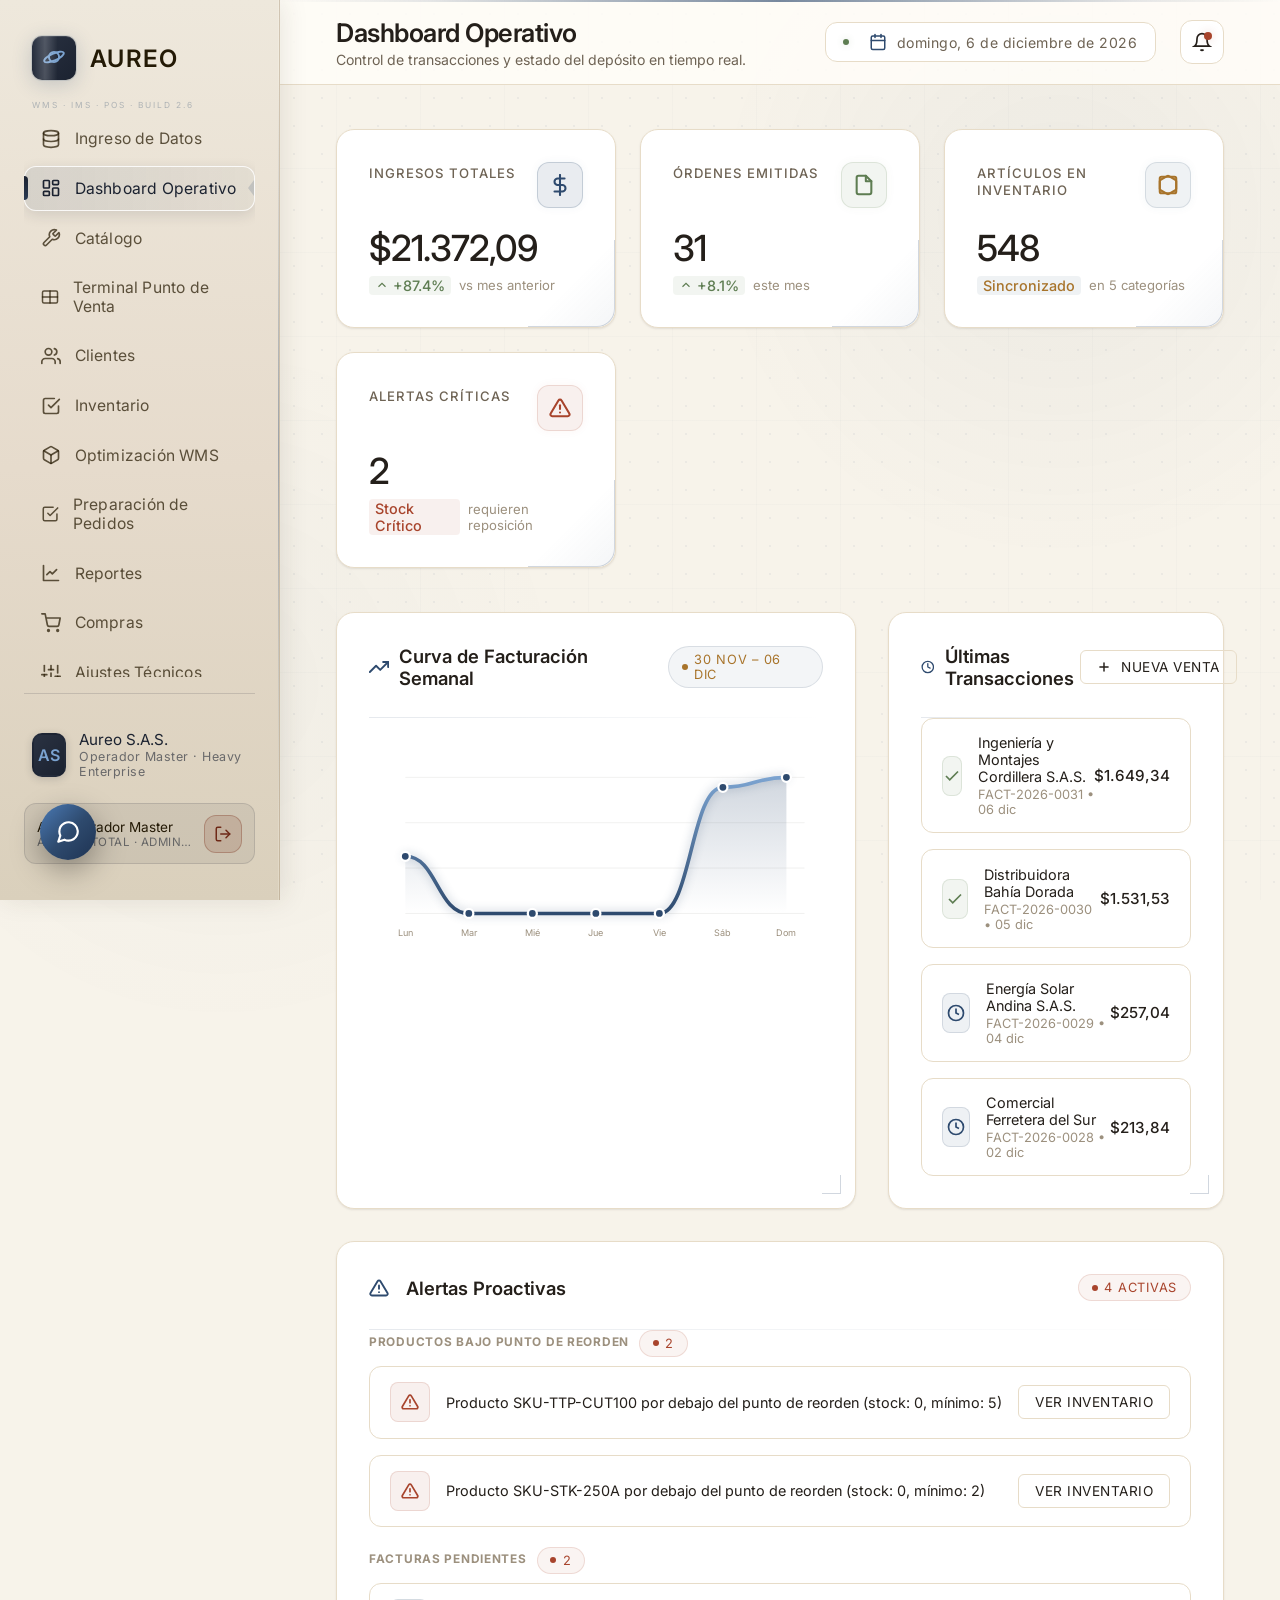
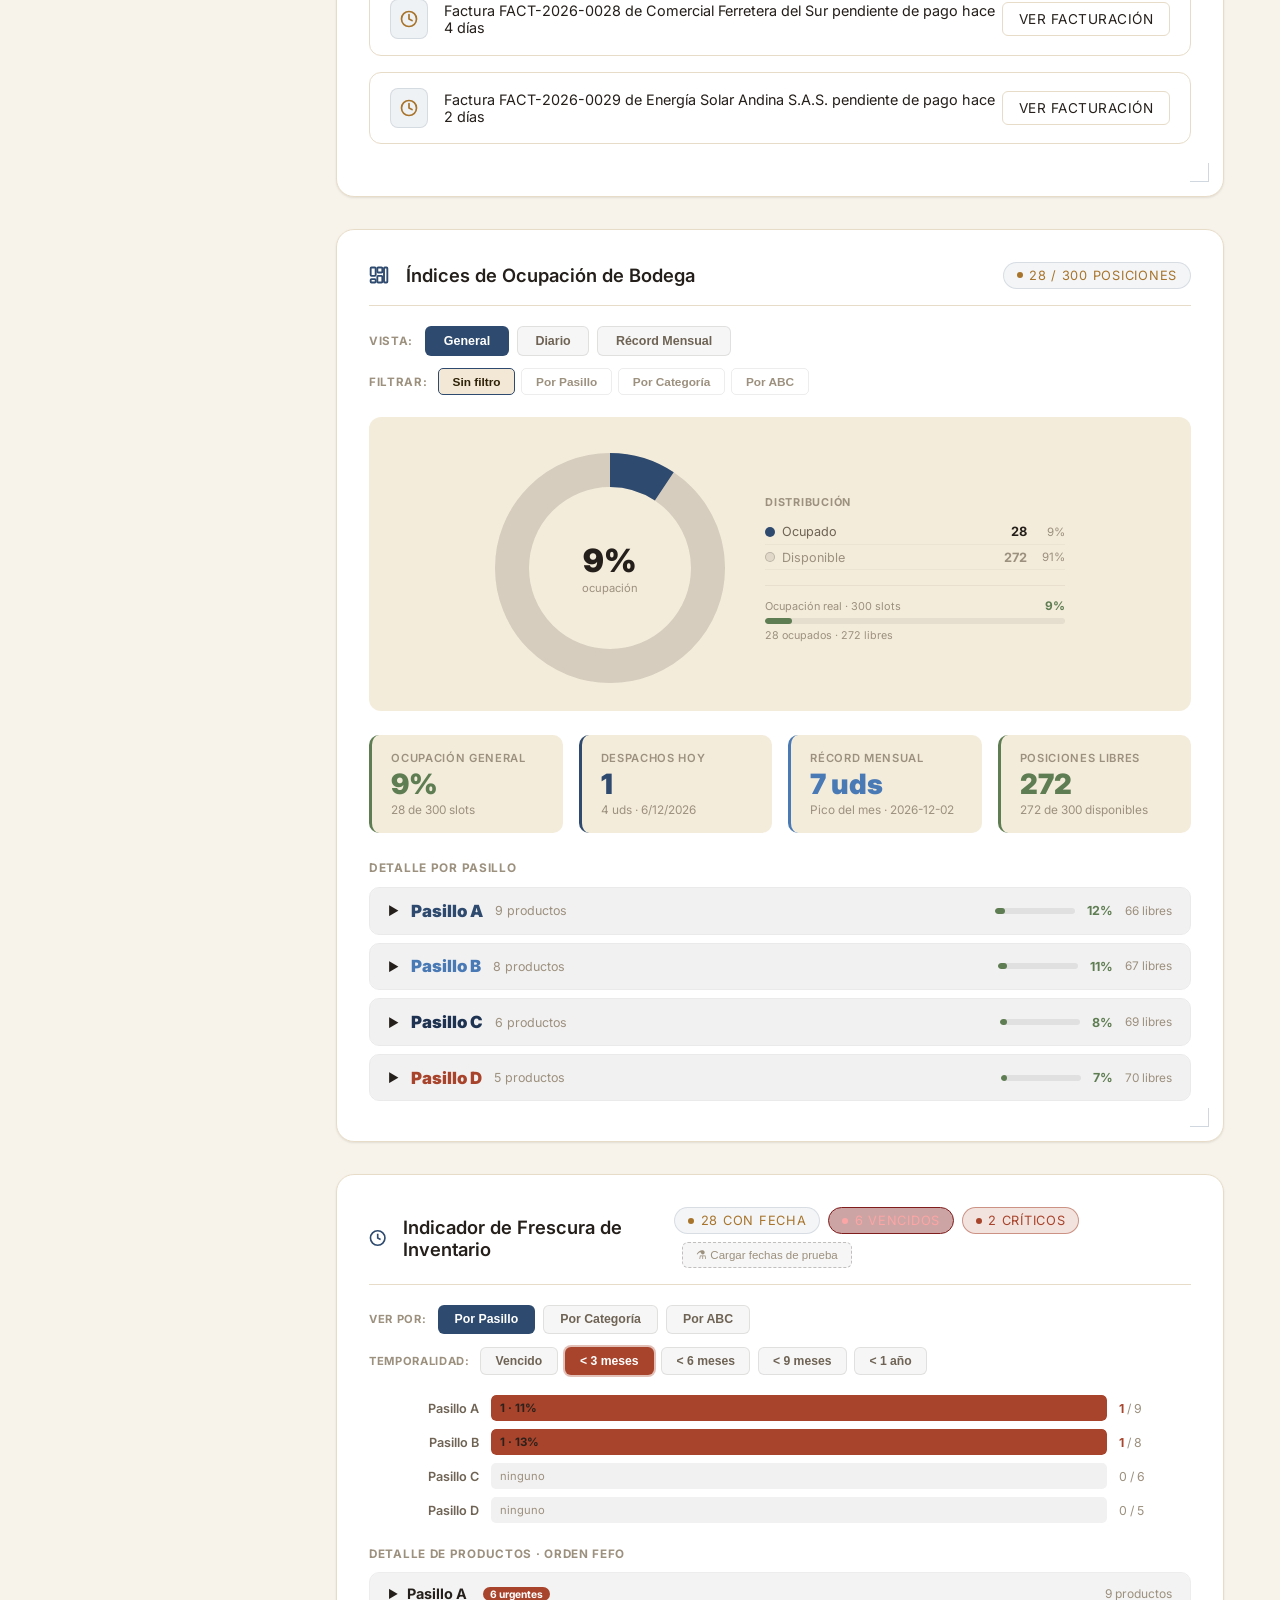
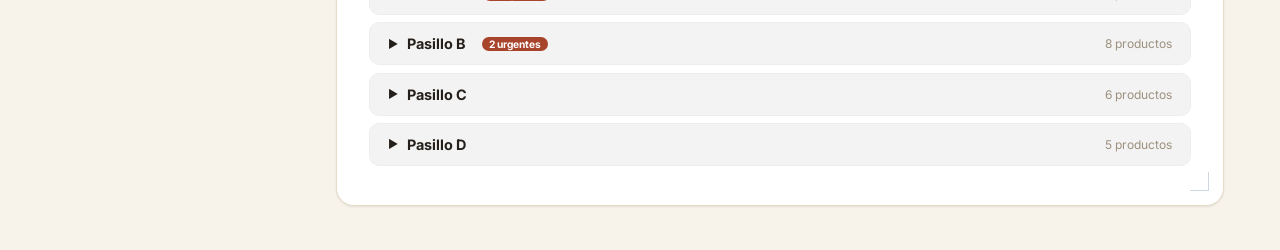
==== index.html @ 79214f98 "feat: split monolithic app.js into domain modules, add CRM/alerts/reports/purchasing/permissions/AI " ====
<!DOCTYPE html>
<html lang="es">

<head>
    <meta charset="UTF-8">
    <meta name="viewport" content="width=device-width, initial-scale=1.0">
    <title>AUREO · Control & Logística de Ferretería Industrial</title>
    <meta name="description"
        content="Sistema inteligente de optimización logística, inventarios ABC y facturación para ferretería y suministros pesados de alta gama.">
    <link rel="stylesheet" href="styles.css">
</head>

<body>
    <!-- Ambient Backdrop Glows -->
    <div class="ambient-glow-1"></div>
    <div class="ambient-glow-2"></div>

    <!-- Sidebar Navigation -->
    <aside class="sidebar">
        <div class="brand-section">
            <div class="brand-logo-container">
                <svg viewBox="0 0 24 24" fill="none" stroke="#1B2230" stroke-width="1.9" stroke-linecap="round"
                    stroke-linejoin="round">
                    <circle cx="12" cy="11" r="5.1" />
                    <ellipse cx="12" cy="11" rx="10.6" ry="3.5" transform="rotate(-24 12 11)" />
                </svg>
            </div>
            <span class="brand-title">AUREO</span>
        </div>
        <nav>
            <ul class="nav-menu">
                <li class="nav-item">
                    <a class="nav-link" onclick="switchTab('dataentry')" id="nav-dataentry">
                        <svg viewBox="0 0 24 24" fill="none" stroke="currentColor" stroke-width="2"
                            stroke-linecap="round" stroke-linejoin="round">
                            <ellipse cx="12" cy="5" rx="9" ry="3" />
                            <path d="M21 12c0 1.66-4 3-9 3s-9-1.34-9-3" />
                            <path d="M3 5v14c0 1.66 4 3 9 3s9-1.34 9-3V5" />
                        </svg>
                        <span>Ingreso de Datos</span>
                    </a>
                </li>
                <li class="nav-item">
                    <a class="nav-link active" onclick="switchTab('dashboard')" id="nav-dashboard">
                        <svg viewBox="0 0 24 24">
                            <rect x="3" y="3" width="7" height="9" rx="1" />
                            <rect x="14" y="3" width="7" height="5" rx="1" />
                            <rect x="14" y="12" width="7" height="9" rx="1" />
                            <rect x="3" y="16" width="7" height="5" rx="1" />
                        </svg>
                        <span>Dashboard Operativo</span>
                    </a>
                </li>
                <li class="nav-item">
                    <a class="nav-link" onclick="switchTab('inventory')" id="nav-inventory">
                        <svg viewBox="0 0 24 24" fill="none" stroke="currentColor" stroke-width="2"
                            stroke-linecap="round" stroke-linejoin="round">
                            <path
                                d="M14.7 6.3a1 1 0 0 0 0 1.4l1.6 1.6a1 1 0 0 0 1.4 0l3.77-3.77a6 6 0 0 1-7.94 7.94l-6.91 6.91a2.12 2.12 0 0 1-3-3l6.91-6.91a6 6 0 0 1 7.94-7.94l-3.76 3.76z" />
                        </svg>
                        <span>Catálogo</span>
                    </a>
                </li>
                <li class="nav-item">
                    <a class="nav-link" onclick="switchTab('invoicing')" id="nav-invoicing">
                        <svg viewBox="0 0 24 24" fill="none" stroke="currentColor" stroke-width="2"
                            stroke-linecap="round" stroke-linejoin="round">
                            <rect x="2" y="4" width="20" height="16" rx="2" />
                            <line x1="12" y1="4" x2="12" y2="20" />
                            <line x1="2" y1="12" x2="22" y2="12" />
                        </svg>
                        <span>Terminal Punto de Venta</span>
                    </a>
                </li>
                <li class="nav-item">
                    <a class="nav-link" onclick="switchTab('clientes')" id="nav-clientes">
                        <svg viewBox="0 0 24 24" fill="none" stroke="currentColor" stroke-width="2"
                            stroke-linecap="round" stroke-linejoin="round">
                            <path d="M17 21v-2a4 4 0 0 0-4-4H5a4 4 0 0 0-4 4v2" />
                            <circle cx="9" cy="7" r="4" />
                            <path d="M23 21v-2a4 4 0 0 0-3-3.87" />
                            <path d="M16 3.13a4 4 0 0 1 0 7.75" />
                        </svg>
                        <span>Clientes</span>
                    </a>
                </li>
                <li class="nav-item">
                    <a class="nav-link" onclick="switchTab('inventario')" id="nav-inventario">
                        <svg viewBox="0 0 24 24" fill="none" stroke="currentColor" stroke-width="2"
                            stroke-linecap="round" stroke-linejoin="round">
                            <path d="M9 11l3 3L22 4" />
                            <path d="M21 12v7a2 2 0 0 1-2 2H5a2 2 0 0 1-2-2V5a2 2 0 0 1 2-2h11" />
                        </svg>
                        <span>Inventario</span>
                    </a>
                </li>
                <li class="nav-item">
                    <a class="nav-link" onclick="switchTab('logistics')" id="nav-logistics">
                        <svg viewBox="0 0 24 24" fill="none" stroke="currentColor" stroke-width="2"
                            stroke-linecap="round" stroke-linejoin="round">
                            <path
                                d="M21 16V8a2 2 0 0 0-1-1.73l-7-4a2 2 0 0 0-2 0l-7 4A2 2 0 0 0 3 8v8a2 2 0 0 0 1 1.73l7 4a2 2 0 0 0 2 0l7-4A2 2 0 0 0 21 16z" />
                            <polyline points="3.27 6.96 12 12.01 20.73 6.96" />
                            <line x1="12" y1="22.08" x2="12" y2="12" />
                        </svg>
                        <span>Optimización WMS</span>
                    </a>
                </li>
                <li class="nav-item">
                    <a class="nav-link" onclick="switchTab('picking')" id="nav-picking">
                        <svg viewBox="0 0 24 24" fill="none" stroke="currentColor" stroke-width="2"
                            stroke-linecap="round" stroke-linejoin="round">
                            <path d="M9 11l3 3L22 4" />
                            <path d="M21 12v7a2 2 0 0 1-2 2H5a2 2 0 0 1-2-2V5a2 2 0 0 1 2-2h11" />
                        </svg>
                        <span>Preparación de Pedidos</span>
                    </a>
                </li>
                <li class="nav-item">
                    <a class="nav-link" onclick="switchTab('reports')" id="nav-reports">
                        <svg viewBox="0 0 24 24" fill="none" stroke="currentColor" stroke-width="2"
                            stroke-linecap="round" stroke-linejoin="round">
                            <path d="M3 3v18h18" />
                            <path d="M18.7 8l-5.1 5.1-2.8-2.8L7 14" />
                        </svg>
                        <span>Reportes</span>
                    </a>
                </li>
                <li class="nav-item">
                    <a class="nav-link" onclick="switchTab('purchasing')" id="nav-purchasing">
                        <svg viewBox="0 0 24 24" fill="none" stroke="currentColor" stroke-width="2"
                            stroke-linecap="round" stroke-linejoin="round">
                            <circle cx="9" cy="21" r="1" />
                            <circle cx="20" cy="21" r="1" />
                            <path d="M1 1h4l2.68 13.39a2 2 0 0 0 2 1.61h9.72a2 2 0 0 0 2-1.61L23 6H6" />
                        </svg>
                        <span>Compras</span>
                    </a>
                </li>
                <li class="nav-item">
                    <a class="nav-link" onclick="switchTab('settings')" id="nav-settings">
                        <svg viewBox="0 0 24 24" fill="none" stroke="currentColor" stroke-width="2"
                            stroke-linecap="round" stroke-linejoin="round">
                            <line x1="4" y1="21" x2="4" y2="14" />
                            <line x1="4" y1="10" x2="4" y2="3" />
                            <line x1="12" y1="21" x2="12" y2="12" />
                            <line x1="12" y1="8" x2="12" y2="3" />
                            <line x1="20" y1="21" x2="20" y2="16" />
                            <line x1="20" y1="12" x2="20" y2="3" />
                            <line x1="1" y1="14" x2="7" y2="14" />
                            <line x1="9" y1="8" x2="15" y2="8" />
                            <line x1="17" y1="16" x2="23" y2="16" />
                        </svg>
                        <span>Ajustes Técnicos</span>
                    </a>
                </li>
            </ul>
        </nav>
        <div class="sidebar-footer">
            <div class="user-profile">
                <div class="avatar"
                    style="display: flex; align-items: center; justify-content: center; font-family: var(--font-display); font-weight: 600; font-size: 1rem; color: var(--accent-gold-soft);"
                    id="brand-avatar-box">AU</div>
                <div class="user-info">
                    <div class="user-name" id="profile-company-name">Aureo S.A.</div>
                    <div class="user-role" id="profile-company-license">Operador Master · Heavy Enterprise</div>
                </div>
            </div>

            <!-- Sesión activa + Cerrar sesión -->
            <div class="session-bar">
                <div class="session-user">
                    <span class="session-user-name" id="session-username">—</span>
                    <span class="session-user-role" id="session-userrole">—</span>
                </div>
                <button class="logout-btn" id="logout-btn" onclick="vulcanLogout()" title="Cerrar sesión">
                    <svg viewBox="0 0 24 24" fill="none" stroke="currentColor" stroke-width="2" stroke-linecap="round"
                        stroke-linejoin="round">
                        <path d="M9 21H5a2 2 0 0 1-2-2V5a2 2 0 0 1 2-2h4" />
                        <polyline points="16 17 21 12 16 7" />
                        <line x1="21" y1="12" x2="9" y2="12" />
                    </svg>
                </button>
            </div>
        </div>
    </aside>

    <!-- Overlay del drawer móvil -->
    <div class="sidebar-overlay" id="sidebar-overlay" onclick="closeMobileNav()"></div>

    <!-- Main Wrapper -->
    <div class="main-wrapper">
        <!-- Top Header -->
        <header class="top-header">
            <button type="button" class="mobile-nav-toggle" id="mobile-nav-toggle" onclick="toggleMobileNav()" aria-label="Abrir menú">
                <svg viewBox="0 0 24 24" stroke="currentColor" stroke-width="2" stroke-linecap="round" fill="none" aria-hidden="true">
                    <line x1="3" y1="6" x2="21" y2="6" />
                    <line x1="3" y1="12" x2="21" y2="12" />
                    <line x1="3" y1="18" x2="21" y2="18" />
                </svg>
            </button>
            <div class="page-title-section">
                <h1 id="header-view-title">Dashboard Operativo</h1>
                <p id="header-view-desc">Análisis general y rendimiento de inventario en tiempo real.</p>
            </div>
            <div class="header-actions">
                <div class="date-badge">
                    <svg viewBox="0 0 24 24" fill="none" stroke="currentColor" stroke-width="2" stroke-linecap="round"
                        stroke-linejoin="round">
                        <rect x="3" y="4" width="18" height="18" rx="2" ry="2" />
                        <line x1="16" y1="2" x2="16" y2="6" />
                        <line x1="8" y1="2" x2="8" y2="6" />
                        <line x1="3" y1="10" x2="21" y2="10" />
                    </svg>
                    <span id="current-date-display">Cargando fecha...</span>
                </div>
                <div class="notifications-btn"
                    onclick="triggerToast('notif', 'Todas las existencias están sincronizadas correctamente con el depósito.')">
                    <svg viewBox="0 0 24 24">
                        <path d="M18 8A6 6 0 0 0 6 8c0 7-3 9-3 9h18s-3-2-3-9" />
                        <path d="M13.73 21a2 2 0 0 1-3.46 0" />
                    </svg>
                    <div class="notification-dot"></div>
                </div>
            </div>
        </header>

        <!-- DASHBOARD VIEW -->
        <section class="page-container active" id="dashboard-view">
            <!-- Stats Grid -->
            <div class="stats-grid">
                <div class="card stat-card stat-gold">
                    <div class="stat-header">
                        <span class="stat-title">Ingresos Totales</span>
                        <div class="stat-icon-wrapper">
                            <svg viewBox="0 0 24 24" fill="none" stroke="currentColor" stroke-width="2.25"
                                stroke-linecap="round" stroke-linejoin="round">
                                <line x1="12" y1="1" x2="12" y2="23" />
                                <path d="M17 5H9.5a3.5 3.5 0 0 0 0 7h5a3.5 3.5 0 0 1 0 7H6" />
                            </svg>
                        </div>
                    </div>
                    <div class="stat-value" id="stat-revenue">$0.00</div>
                    <div class="stat-meta">
                        <span class="stat-trend up" id="stat-revenue-trend">
                            <svg viewBox="0 0 24 24" width="14" height="14" stroke="currentColor" stroke-width="2"
                                fill="none">
                                <polyline points="18 15 12 9 6 15" />
                            </svg>
                            +12.4%
                        </span>
                        <span class="stat-period">vs mes anterior</span>
                    </div>
                </div>
                <div class="card stat-card stat-emerald">
                    <div class="stat-header">
                        <span class="stat-title">Órdenes Emitidas</span>
                        <div class="stat-icon-wrapper">
                            <svg viewBox="0 0 24 24" fill="none" stroke="currentColor" stroke-width="2"
                                stroke-linecap="round" stroke-linejoin="round">
                                <path d="M14 2H6a2 2 0 0 0-2 2v16a2 2 0 0 0 2 2h12a2 2 0 0 0 2-2V8z" />
                                <polyline points="14 2 14 8 20 8" />
                            </svg>
                        </div>
                    </div>
                    <div class="stat-value" id="stat-invoice-count">0</div>
                    <div class="stat-meta">
                        <span class="stat-trend up" id="stat-invoice-trend">
                            <svg viewBox="0 0 24 24" width="14" height="14" stroke="currentColor" stroke-width="2"
                                fill="none">
                                <polyline points="18 15 12 9 6 15" />
                            </svg>
                            +8.1%
                        </span>
                        <span class="stat-period">este mes</span>
                    </div>
                </div>
                <div class="card stat-card stat-cyan">
                    <div class="stat-header">
                        <span class="stat-title">Artículos en Inventario</span>
                        <div class="stat-icon-wrapper">
                            <svg viewBox="0 0 24 24" fill="none" stroke="currentColor" stroke-width="2.25"
                                stroke-linecap="round" stroke-linejoin="round">
                                <rect x="3" y="3" width="18" height="18" rx="2" />
                                <path
                                    d="M21 16V8a2 2 0 0 0-1-1.73l-7-4a2 2 0 0 0-2 0l-7 4A2 2 0 0 0 3 8v8a2 2 0 0 0 1 1.73l7 4a2 2 0 0 0 2 0l7-4A2 2 0 0 0 21 16z" />
                            </svg>
                        </div>
                    </div>
                    <div class="stat-value" id="stat-total-stock">0</div>
                    <div class="stat-meta">
                        <span class="stat-trend neutral">Sincronizado</span>
                        <span class="stat-period">en 5 categorías</span>
                    </div>
                </div>
                <div class="card stat-card stat-rose">
                    <div class="stat-header">
                        <span class="stat-title">Alertas Críticas</span>
                        <div class="stat-icon-wrapper">
                            <svg viewBox="0 0 24 24" fill="none" stroke="currentColor" stroke-width="2.25"
                                stroke-linecap="round" stroke-linejoin="round">
                                <path
                                    d="M10.29 3.86L1.82 18a2 2 0 0 0 1.71 3h16.94a2 2 0 0 0 1.71-3L13.71 3.86a2 2 0 0 0-3.42 0z" />
                                <line x1="12" y1="9" x2="12" y2="13" />
                                <line x1="12" y1="17" x2="12.01" y2="17" />
                            </svg>
                        </div>
                    </div>
                    <div class="stat-value" id="stat-alerts">0</div>
                    <div class="stat-meta">
                        <span class="stat-trend down" id="stat-alerts-severity">Stock Bajo</span>
                        <span class="stat-period">requieren reposición</span>
                    </div>
                </div>
            </div>

            <!-- Main Dashboard Panels -->
            <div class="dashboard-main-grid">
                <!-- Trend Analysis Chart -->
                <div class="card">
                    <div class="card-header">
                        <h2 class="card-title">
                            <svg viewBox="0 0 24 24" fill="none" stroke="currentColor" stroke-width="2.5"
                                stroke-linecap="round" stroke-linejoin="round">
                                <polyline points="23 6 13.5 15.5 8.5 10.5 1 18" />
                                <polyline points="17 6 23 6 23 12" />
                            </svg>
                            Curva de Facturación Semanal
                        </h2>
                        <span class="badge badge-info" id="chart-legend-date">Semana Actual</span>
                    </div>

                    <!-- SVG Interactive Chart Mockup -->
                    <div class="chart-container">
                        <svg class="chart-svg" id="dashboard-trend-svg" viewBox="0 0 500 220">
                            <!-- Grids -->
                            <line class="chart-grid-line" x1="40" y1="20" x2="480" y2="20" />
                            <line class="chart-grid-line" x1="40" y1="70" x2="480" y2="70" />
                            <line class="chart-grid-line" x1="40" y1="120" x2="480" y2="120" />
                            <line class="chart-grid-line" x1="40" y1="170" x2="480" y2="170" />

                            <!-- Gradients -->
                            <defs>
                                <linearGradient id="chart-gradient" x1="0" y1="0" x2="0" y2="1">
                                    <stop offset="0%" stop-color="#7BA3D0" />
                                    <stop offset="100%" stop-color="#2E4A6E" />
                                </linearGradient>
                                <linearGradient id="chart-fill-gradient" x1="0" y1="0" x2="0" y2="1">
                                    <stop offset="0%" stop-color="#2E4A6E" stop-opacity="0.22" />
                                    <stop offset="100%" stop-color="#2E4A6E" stop-opacity="0" />
                                </linearGradient>
                            </defs>

                            <!-- Fill Area -->
                            <path class="chart-fill" d="M 40 170 Q 110 130, 180 80 T 320 90 T 460 30 L 460 170 Z"
                                id="chart-area-path" />

                            <!-- Glow Line -->
                            <path class="chart-path-glow" d="M 40 170 Q 110 130, 180 80 T 320 90 T 460 30"
                                id="chart-glow-path" />

                            <!-- Main Line -->
                            <path class="chart-path-main" d="M 40 170 Q 110 130, 180 80 T 320 90 T 460 30"
                                id="chart-main-path" />

                            <!-- Dots for points -->
                            <circle class="chart-dot" cx="40" cy="170" r="5" data-val="1200"
                                onclick="showChartValue(this, 'Lunes', '$1,200')" />
                            <circle class="chart-dot" cx="110" cy="140" r="5" data-val="2500"
                                onclick="showChartValue(this, 'Martes', '$2,500')" />
                            <circle class="chart-dot" cx="180" cy="80" r="5" data-val="5200"
                                onclick="showChartValue(this, 'Miércoles', '$5,200')" />
                            <circle class="chart-dot" cx="250" cy="110" r="5" data-val="4100"
                                onclick="showChartValue(this, 'Jueves', '$4,100')" />
                            <circle class="chart-dot" cx="320" cy="90" r="5" data-val="4800"
                                onclick="showChartValue(this, 'Viernes', '$4,800')" />
                            <circle class="chart-dot" cx="390" cy="50" r="5" data-val="7100"
                                onclick="showChartValue(this, 'Sábado', '$7,100')" />
                            <circle class="chart-dot" cx="460" cy="30" r="5" data-val="8400"
                                onclick="showChartValue(this, 'Domingo', '$8,400')" />
                            <!-- X Axis Labels -->
                            <text x="40" y="195" fill="#9C907E" font-size="10" text-anchor="middle">Lun</text>
                            <text x="110" y="195" fill="#9C907E" font-size="10" text-anchor="middle">Mar</text>
                            <text x="180" y="195" fill="#9C907E" font-size="10" text-anchor="middle">Mie</text>
                            <text x="250" y="195" fill="#9C907E" font-size="10" text-anchor="middle">Jue</text>
                            <text x="320" y="195" fill="#9C907E" font-size="10" text-anchor="middle">Vie</text>
                            <text x="390" y="195" fill="#9C907E" font-size="10" text-anchor="middle">Sab</text>
                            <text x="460" y="195" fill="#9C907E" font-size="10" text-anchor="middle">Dom</text>
                        </svg>

                        <!-- Mini interactive tooltip -->
                        <div id="chart-tooltip"
                            style="position: absolute; display: none; background: #FFFFFF; border: 1px solid var(--border-accent); padding: 6px 12px; border-radius: 8px; font-size: 0.75rem; pointer-events: none; box-shadow: var(--shadow-md); z-index: 10;">
                            <span id="tooltip-day" style="font-weight: 600; color: var(--text-primary);"></span>:
                            <span id="tooltip-val"
                                style="color: var(--accent-gold-strong); font-weight:700; font-family: var(--font-mono);"></span>
                        </div>
                    </div>
                </div>

                <!-- Recent Invoices Sidebar -->
                <div class="card">
                    <div class="card-header">
                        <h2 class="card-title">
                            <svg viewBox="0 0 24 24" fill="none" stroke="currentColor" stroke-width="2"
                                stroke-linecap="round" stroke-linejoin="round">
                                <circle cx="12" cy="12" r="10" />
                                <polyline points="12 6 12 12 16 14" />
                            </svg>
                            Últimas Transacciones
                        </h2>
                        <a onclick="switchTab('invoicing')" class="btn btn-secondary btn-sm">
                            <svg viewBox="0 0 24 24" width="14" height="14" fill="none" stroke="currentColor"
                                stroke-width="2.5" stroke-linecap="round" stroke-linejoin="round">
                                <line x1="12" y1="5" x2="12" y2="19" />
                                <line x1="5" y1="12" x2="19" y2="12" />
                            </svg>
                            Nueva Venta
                        </a>
                    </div>
                    <div class="activity-list" id="dashboard-recent-invoices">
                        <!-- Loaded dynamically from app.js -->
                        <div style="text-align: center; color: var(--text-muted); padding: 2rem;">No hay registros de
                            transacciones disponibles.</div>
                    </div>
                </div>
            </div>

            <!-- Proactive alerts panel (rendered dynamically, alerts.js) -->
            <div id="dashboard-alerts-section" style="margin-top:2rem;"></div>

            <!-- Occupancy indices (rendered dynamically) -->
            <div id="dashboard-occupancy-section" style="margin-top:2rem;"></div>

            <!-- Freshness indicator (rendered dynamically) -->
            <div id="dashboard-freshness-section" style="margin-top:2rem;"></div>

        </section>

        <!-- INVENTORY VIEW -->
        <section class="page-container" id="inventory-view">
            <div class="card">
                <!-- Search, Filter & Actions Controls -->
                <div class="table-controls">
                    <div class="search-filter-group">
                        <div class="input-wrapper" style="flex: 1;">
                            <svg viewBox="0 0 24 24">
                                <circle cx="11" cy="11" r="8" />
                                <line x1="21" y1="21" x2="16.65" y2="16.65" />
                            </svg>
                            <input type="text" class="form-input" id="inventory-search"
                                placeholder="Buscar por herramienta, SKU o especificación..."
                                oninput="filterInventory()">
                        </div>
                        <div style="width: 220px;">
                            <select class="form-select" id="inventory-category-filter" onchange="filterInventory()">
                                <option value="all">Todas las Categorías</option>
                                <option value="Herramientas Eléctricas">Herramientas Eléctricas</option>
                                <option value="Herramientas Manuales">Herramientas Manuales</option>
                                <option value="Consumibles">Consumibles y EPP</option>
                                <option value="Fijaciones">Fijaciones y Anclajes</option>
                                <option value="Maquinaria Pesada">Maquinaria Pesada</option>
                            </select>
                        </div>
                    </div>
                    <div style="flex-shrink: 0;">
                        <button class="btn btn-primary" onclick="openProductModal()">
                            <svg viewBox="0 0 24 24" width="18" height="18" stroke="currentColor" stroke-width="2.5"
                                fill="none" style="margin-right: 0.25rem;">
                                <line x1="12" y1="5" x2="12" y2="19" />
                                <line x1="5" y1="12" x2="19" y2="12" />
                            </svg>
                            Ingresar Mercancía
                        </button>
                    </div>
                </div>

                <!-- Products Table -->
                <div class="table-responsive">
                    <table class="custom-table" id="inventory-table">
                        <thead>
                            <tr>
                                <th>SKU</th>
                                <th>Artículo</th>
                                <th>Lote / N°</th>
                                <th>Categoría</th>
                                <th style="text-align: right;">Precio Unitario</th>
                                <th style="width: 140px;">Existencias (Stock)</th>
                                <th>Fechas (Fab / Rec)</th>
                                <th>Garantía / Calibración</th>
                                <th>Estado</th>
                                <th style="text-align: right;">Acciones</th>
                            </tr>
                        </thead>
                        <tbody id="inventory-table-body">
                            <!-- Populated dynamically from app.js -->
                        </tbody>
                    </table>
                </div>
            </div>
        </section>

        <!-- INVOICING VIEW -->
        <section class="page-container" id="invoicing-view">
            <div class="invoice-split-layout">
                <!-- Left panel: Invoice construction controls -->
                <div class="card">
                    <div class="card-header"
                        style="margin-bottom: 2rem; border-bottom: 1px solid var(--border-subtle); padding-bottom: 1rem;">
                        <h2 class="card-title">
                            <svg viewBox="0 0 24 24" fill="none" stroke="currentColor" stroke-width="2.5"
                                stroke-linecap="round" stroke-linejoin="round">
                                <path d="M16 4h2a2 2 0 0 1 2 2v14a2 2 0 0 1-2 2H6a2 2 0 0 1-2-2V6a2 2 0 0 1 2-2h2" />
                                <rect x="8" y="2" width="8" height="4" rx="1" ry="1" />
                            </svg>
                            Generador de Comprobantes
                        </h2>
                    </div>

                    <!-- Client selection -->
                    <div class="form-row">
                        <div class="form-group">
                            <label class="form-label" for="invoice-client-name">Cliente / Razón Social</label>
                            <div class="input-wrapper">
                                <svg viewBox="0 0 24 24">
                                    <path d="M20 21v-2a4 4 0 0 0-4-4H8a4 4 0 0 0-4 4v2" />
                                    <circle cx="12" cy="7" r="4" />
                                </svg>
                                <input type="text" class="form-input" id="invoice-client-name" value="Juan Díaz"
                                    list="clients-datalist" autocomplete="off" oninput="updateInvoicePreview()">
                                <datalist id="clients-datalist"></datalist>
                            </div>
                        </div>
                        <div class="form-group">
                            <label class="form-label" for="invoice-client-id">NIT / Identificación Fiscal</label>
                            <div class="input-wrapper">
                                <svg viewBox="0 0 24 24">
                                    <rect x="3" y="4" width="18" height="16" rx="2" ry="2" />
                                    <line x1="7" y1="8" x2="17" y2="8" />
                                    <line x1="7" y1="12" x2="17" y2="12" />
                                    <line x1="7" y1="16" x2="13" y2="16" />
                                </svg>
                                <input type="text" class="form-input" id="invoice-client-id" value="CC 79.845.922"
                                    oninput="updateInvoicePreview()">
                            </div>
                        </div>
                    </div>

                    <!-- Add product line controls -->
                    <div class="form-group"
                        style="background: rgba(46, 74, 110, 0.04); border: 1px solid var(--border-accent); padding: 1.5rem; border-radius: var(--radius-md); margin-top: 1rem; margin-bottom: 2rem;">
                        <span class="form-label"
                            style="font-weight: 700; color: var(--accent-gold); margin-bottom: 1.15rem; display: block; letter-spacing: 0.5px;">Agregar
                            Artículos al Detalle</span>
                        <div class="form-row"
                            style="grid-template-columns: 2fr 1fr auto; align-items: end; gap: 1.25rem;">
                            <div class="form-group" style="margin-bottom: 0;">
                                <label class="form-label" for="invoice-product-selector">Seleccionar Artículo</label>
                                <select class="form-select" id="invoice-product-selector">
                                    <!-- Populated dynamically -->
                                </select>
                            </div>
                            <div class="form-group" style="margin-bottom: 0;">
                                <label class="form-label" for="invoice-product-qty">Cantidad</label>
                                <input type="number" class="form-input" id="invoice-product-qty" value="1" min="1">
                            </div>
                            <div>
                                <button class="btn btn-primary" onclick="addInvoiceItem()" style="height: 48px;">
                                    Agregar
                                </button>
                            </div>
                        </div>
                    </div>

                    <!-- Selected items grid table -->
                    <h3 class="form-label" style="font-weight: 700; margin-bottom: 1rem; letter-spacing: 0.5px;">Detalle
                        de la Transacción</h3>
                    <table class="item-selection-table">
                        <thead>
                            <tr>
                                <th style="text-align: left;">Artículo</th>
                                <th style="width: 90px; text-align: center;">Cantidad</th>
                                <th style="text-align: right; width: 110px;">Unitario</th>
                                <th style="text-align: right; width: 110px;">Total</th>
                                <th style="width: 50px;"></th>
                            </tr>
                        </thead>
                        <tbody id="invoice-builder-items">
                            <!-- Populated dynamically -->
                        </tbody>
                    </table>

                    <!-- Additional details (Taxes & Discounts) -->
                    <div class="form-row">
                        <div class="form-group">
                            <label class="form-label" for="invoice-discount">Descuento (%)</label>
                            <select class="form-select" id="invoice-discount" onchange="calculateInvoiceTotals()">
                                <option value="0">Sin Descuento (0%)</option>
                                <option value="5">Descuento Especial (5%)</option>
                                <option value="10">Descuento Corporativo (10%)</option>
                                <option value="15">Descuento V.I.P (15%)</option>
                                <option value="20">Liquidación Ferretera (20%)</option>
                            </select>
                        </div>
                        <div class="form-group">
                            <label class="form-label" for="invoice-tax-rate">Impuesto Aplicable (IVA)</label>
                            <select class="form-select" id="invoice-tax-rate" onchange="calculateInvoiceTotals()">
                                <option value="19">IVA General (19%)</option>
                                <option value="10">IVA Reducido (10%)</option>
                                <option value="0">Exento de Impuesto (0%)</option>
                            </select>
                        </div>
                    </div>
                </div>

                <!-- Right panel: Interactive Live Receipt Preview -->
                <div class="invoice-preview-card">
                    <!-- Ticket Header -->
                    <div class="invoice-preview-header">
                        <div class="invoice-header-top">
                            <div>
                                <span class="brand-title"
                                    style="font-size: 1.65rem; display: block; margin-bottom: 4px;">AUREO</span>
                                <span
                                    style="font-size: 0.78rem; text-transform: uppercase; letter-spacing: 2px; color: var(--text-muted); font-family: var(--font-ui); font-weight: 700;"
                                    id="invoice-corp-sub">Suministros de Acero e Ingeniería</span>
                            </div>
                            <div class="invoice-meta">
                                <span class="invoice-number-label">Factura de Suministro</span>
                                <div class="invoice-number" id="preview-invoice-number">FACT-2026-0001</div>
                                <div class="invoice-date" id="preview-invoice-date">31/05/2026</div>
                            </div>
                        </div>
                    </div>

                    <!-- Ticket Body -->
                    <div class="invoice-preview-body">
                        <!-- Client summary card inside receipt -->
                        <div class="invoice-client-summary">
                            <div class="client-summary-title">Cliente / Despacho</div>
                            <div class="client-summary-name" id="preview-client-name">Juan Díaz</div>
                            <div class="client-summary-details" id="preview-client-id">CC 79.845.922</div>
                        </div>

                        <!-- Items list inside receipt -->
                        <div class="invoice-items-summary" id="preview-items-list">
                            <!-- Rendered dynamically -->
                        </div>

                        <!-- Grand totals inside receipt -->
                        <div class="invoice-totals-section">
                            <div class="totals-row">
                                <span>Subtotal Neto</span>
                                <span id="preview-subtotal">$0.00</span>
                            </div>
                            <div class="totals-row">
                                <span id="preview-discount-label">Descuento (0%)</span>
                                <span id="preview-discount-val">-$0.00</span>
                            </div>
                            <div class="totals-row">
                                <span id="preview-tax-label">I.V.A (19%)</span>
                                <span id="preview-tax-val">$0.00</span>
                            </div>
                            <div class="totals-row grand-total">
                                <span>TOTAL A COBRAR</span>
                                <span class="totals-value" id="preview-grand-total">$0.00</span>
                            </div>
                        </div>

                        <!-- DIAN — Facturación Electrónica (simulada para la demo) -->
                        <div class="invoice-dian-block" style="margin-top: 1rem; padding-top: 0.85rem; border-top: 1px dashed var(--border-subtle); display: flex; gap: 0.75rem; align-items: center;">
                            <div id="preview-cufe-qr" aria-hidden="true"
                                style="width: 54px; height: 54px; flex-shrink: 0; border-radius: 6px; background-image: conic-gradient(#111 0 25%, #fff 0 50%, #111 0 75%, #fff 0 100%); background-size: 9px 9px; border: 1px solid var(--border-subtle);"></div>
                            <div style="min-width: 0;">
                                <div style="font-size: 0.62rem; letter-spacing: 0.04em; text-transform: uppercase; color: var(--text-muted);">Factura Electrónica de Venta · DIAN</div>
                                <div style="font-size: 0.62rem; color: var(--text-muted); margin-top: 2px;">CUFE</div>
                                <div id="preview-cufe" style="font-size: 0.6rem; line-height: 1.35; word-break: break-all; color: var(--text-secondary); font-family: monospace;">—</div>
                                <div style="font-size: 0.58rem; color: var(--text-muted); margin-top: 3px;">Resolución DIAN 18760000001 · Rango FACT-1 al FACT-5000</div>
                            </div>
                        </div>
                    </div>

                    <!-- Receipt Actions Footer -->
                    <div class="invoice-preview-footer">
                        <button class="btn btn-secondary" onclick="window.print();" style="flex: 1;">
                            <svg viewBox="0 0 24 24" width="18" height="18" stroke="currentColor" stroke-width="2"
                                fill="none" style="margin-right: 0.25rem;">
                                <polyline points="6 9 6 2 18 2 18 9" />
                                <path d="M6 18H4a2 2 0 0 1-2-2v-5a2 2 0 0 1 2-2h16a2 2 0 0 1 2 2v5a2 2 0 0 1-2 2h-2" />
                                <rect x="6" y="14" width="12" height="8" />
                            </svg>
                            Imprimir
                        </button>
                        <button class="btn btn-success" onclick="commitInvoiceTransaction()" style="flex: 1.5;">
                            <svg viewBox="0 0 24 24" width="18" height="18" stroke="currentColor" stroke-width="2"
                                fill="none" style="margin-right: 0.25rem;">
                                <path d="M22 11.08V12a10 10 0 1 1-5.93-9.14" />
                                <polyline points="22 4 12 14.01 9 11.01" />
                            </svg>
                            Despachar y Cobrar
                        </button>
                    </div>
                </div>
            </div>
        </section>

        <!-- CLIENTES VIEW (CRM ligero) -->
        <section class="page-container" id="clientes-view">
            <div class="card">
                <!-- Search Controls -->
                <div class="table-controls">
                    <div class="search-filter-group">
                        <div class="input-wrapper" style="flex: 1;">
                            <svg viewBox="0 0 24 24">
                                <circle cx="11" cy="11" r="8" />
                                <line x1="21" y1="21" x2="16.65" y2="16.65" />
                            </svg>
                            <input type="text" class="form-input" id="clientes-search"
                                placeholder="Buscar por nombre o NIT / identificación..."
                                oninput="filterClientes()">
                        </div>
                    </div>
                </div>

                <!-- Clients Table -->
                <div class="table-responsive">
                    <table class="custom-table" id="clientes-table">
                        <thead>
                            <tr>
                                <th>Nombre</th>
                                <th>NIT / Identificación</th>
                                <th style="text-align: center;">Compras</th>
                                <th>Última Compra</th>
                                <th style="text-align: right;">Valor Total Histórico</th>
                                <th style="text-align: right;">Acciones</th>
                            </tr>
                        </thead>
                        <tbody id="clientes-table-body">
                            <!-- Populated dynamically from clients.js -->
                        </tbody>
                    </table>
                </div>
            </div>
        </section>

        <!-- LOGISTICS ABC OPTIMIZATION VIEW -->
        <section class="page-container" id="logistics-view">
            <!-- Controls, Filters and Exports Row -->
            <div class="card" style="margin-bottom: 2rem;">
                <div class="table-controls" style="margin-bottom: 0; flex-wrap: wrap; gap: 1rem;">
                    <div class="search-filter-group"
                        style="max-width: 100%; flex-wrap: wrap; align-items: flex-end; gap: 1rem;">
                        <div style="flex: 1; min-width: 145px;">
                            <label class="form-label" style="margin-bottom: 0.4rem; font-size: 0.8rem;">Rango del
                                Análisis</label>
                            <select class="form-select" id="abc-period" onchange="renderABCView()"
                                style="padding: 0.6rem 0.95rem;">
                                <option value="mensual">Mensual (30 días)</option>
                                <option value="semanal">Semanal (7 días)</option>
                                <option value="trimestral">Trimestral (90 días)</option>
                                <option value="anual">Anual (365 días)</option>
                            </select>
                        </div>
                        <div style="flex: 1; min-width: 185px;">
                            <label class="form-label" style="margin-bottom: 0.4rem; font-size: 0.8rem;">Filtrar por
                                Depósito</label>
                            <select class="form-select" id="abc-warehouse" onchange="renderABCView()"
                                style="padding: 0.6rem 0.95rem;">
                                <option value="all">Todos los Depósitos</option>
                                <option value="Bodega Principal">Patio de Carga Principal</option>
                                <option value="Bodega Secundaria">Nave de Acoplamiento B</option>
                            </select>
                        </div>
                        <div style="flex: 1; min-width: 185px;">
                            <label class="form-label"
                                style="margin-bottom: 0.4rem; font-size: 0.8rem;">Categoría</label>
                            <select class="form-select" id="abc-category" onchange="renderABCView()"
                                style="padding: 0.6rem 0.95rem;">
                                <option value="all">Todas las Categorías</option>
                                <option value="Herramientas Eléctricas">Herramientas Eléctricas</option>
                                <option value="Herramientas Manuales">Herramientas Manuales</option>
                                <option value="Consumibles">Consumibles y EPP</option>
                                <option value="Fijaciones">Fijaciones y Anclajes</option>
                                <option value="Maquinaria Pesada">Maquinaria Pesada</option>
                            </select>
                        </div>
                    </div>
                    <div style="display: flex; gap: 0.75rem; align-self: flex-end; flex-shrink: 0; flex-wrap: wrap;">
                        <button class="btn btn-secondary btn-sm" onclick="exportToCSV()" style="height: 42px;">
                            <svg viewBox="0 0 24 24" width="16" height="16" stroke="currentColor" stroke-width="2.5"
                                fill="none" style="margin-right: 0.25rem;">
                                <path d="M14 3v4a1 1 0 0 0 1 1h4" />
                                <path d="M17 21H7a2 2 0 0 1-2-2V5a2 2 0 0 1 2-2h7l5 5v11a2 2 0 0 1-2 2z" />
                                <line x1="9" y1="15" x2="15" y2="15" />
                                <line x1="12" y1="12" x2="12" y2="18" />
                            </svg>
                            Exportar Reporte
                        </button>
                        <button class="btn btn-secondary btn-sm" onclick="window.print()" style="height: 42px;">
                            <svg viewBox="0 0 24 24" width="16" height="16" stroke="currentColor" stroke-width="2.5"
                                fill="none" style="margin-right: 0.25rem;">
                                <polyline points="6 9 6 2 18 2 18 9" />
                                <path d="M6 18H4a2 2 0 0 1-2-2v-5a2 2 0 0 1 2-2h16a2 2 0 0 1 2 2v5a2 2 0 0 1-2 2h-2" />
                                <rect x="6" y="14" width="12" height="8" />
                            </svg>
                            Imprimir Planilla
                        </button>
                    </div>
                </div>
            </div>

            <!-- ABC Stats Grid -->
            <div class="stats-grid">
                <div class="card stat-card stat-emerald">
                    <div class="stat-header">
                        <span class="stat-title">Rotación A (Crítico 80%)</span>
                        <div class="stat-icon-wrapper"
                            style="background: rgba(0, 255, 135, 0.08); border: 1px solid rgba(0, 255, 135, 0.15); color: var(--accent-emerald); font-family: 'Syne', sans-serif; font-weight: 800; font-size: 1.15rem;">
                            A
                        </div>
                    </div>
                    <div class="stat-value" id="abc-count-a">0</div>
                    <div class="stat-meta">
                        <span class="stat-trend up" id="abc-pct-a">0.0%</span>
                        <span class="stat-period">participación en ventas</span>
                    </div>
                </div>

                <div class="card stat-card stat-cyan">
                    <div class="stat-header">
                        <span class="stat-title">Rotación B (Medio 15%)</span>
                        <div class="stat-icon-wrapper"
                            style="background: rgba(0, 240, 255, 0.08); border: 1px solid rgba(0, 240, 255, 0.15); color: var(--accent-cyan); font-family: 'Syne', sans-serif; font-weight: 800; font-size: 1.15rem;">
                            B
                        </div>
                    </div>
                    <div class="stat-value" id="abc-count-b">0</div>
                    <div class="stat-meta">
                        <span class="stat-trend neutral" id="abc-pct-b">0.0%</span>
                        <span class="stat-period">participación en ventas</span>
                    </div>
                </div>

                <div class="card stat-card stat-rose">
                    <div class="stat-header">
                        <span class="stat-title">Rotación C (Bajo 5%)</span>
                        <div class="stat-icon-wrapper"
                            style="background: rgba(255, 42, 95, 0.08); border: 1px solid rgba(255, 42, 95, 0.15); color: var(--accent-rose); font-family: 'Syne', sans-serif; font-weight: 800; font-size: 1.15rem;">
                            C
                        </div>
                    </div>
                    <div class="stat-value" id="abc-count-c">0</div>
                    <div class="stat-meta">
                        <span class="stat-trend down" id="abc-pct-c">0.0%</span>
                        <span class="stat-period">participación en ventas</span>
                    </div>
                </div>

                <div class="card stat-card stat-gold">
                    <div class="stat-header">
                        <span class="stat-title">Alineación de Bahías</span>
                        <div class="stat-icon-wrapper">
                            <svg viewBox="0 0 24 24" fill="none" stroke="currentColor" stroke-width="2"
                                stroke-linecap="round" stroke-linejoin="round">
                                <path d="M22 11.08V12a10 10 0 1 1-5.93-9.14" />
                                <polyline points="22 4 12 14.01 9 11.01" />
                            </svg>
                        </div>
                    </div>
                    <div class="stat-value" id="abc-warehouse-efficiency">0%</div>
                    <div class="stat-meta">
                        <span class="stat-trend up" id="abc-misplaced-count">0 mal ubicados</span>
                        <span class="stat-period">optimización WMS</span>
                    </div>
                </div>
            </div>

            <!-- Pareto ABC Chart -->
            <div class="card" style="margin-bottom: 1.5rem;">
                <div class="card-header">
                    <h2 class="card-title">
                        <svg viewBox="0 0 24 24" fill="none" stroke="currentColor" stroke-width="2"
                            stroke-linecap="round" stroke-linejoin="round">
                            <line x1="18" y1="20" x2="18" y2="10" /><line x1="12" y1="20" x2="12" y2="4" /><line x1="6" y1="20" x2="6" y2="14" /><line x1="2" y1="20" x2="22" y2="20" />
                        </svg>
                        Gráfico de Pareto ABC
                    </h2>
                </div>
                <div style="overflow-x: auto;">
                    <svg id="abc-pareto-svg" viewBox="0 0 500 280" style="width: 100%; min-width: 300px; height: auto; display: block;"></svg>
                </div>
            </div>

            <!-- Interactive Heatmap Map -->
            <div>
                <!-- Warehouse heat map container -->
                <div class="card">
                    <div class="card-header">
                        <h2 class="card-title">
                            <svg viewBox="0 0 24 24">
                                <rect x="3" y="3" width="18" height="18" rx="2" />
                                <line x1="9" y1="3" x2="9" y2="21" />
                                <line x1="15" y1="3" x2="15" y2="21" />
                                <line x1="3" y1="9" x2="21" y2="9" />
                                <line x1="3" y1="15" x2="21" y2="15" />
                            </svg>
                            Layout Térmico del Depósito (WMS)
                        </h2>
                        <span class="badge badge-info" id="heatmap-warehouse-label">Patio de Carga Principal</span>
                    </div>
                    <p
                        style="font-size: 0.82rem; color: var(--text-secondary); margin-bottom: 1.5rem; margin-top: -1rem;">
                        Distribución física de estanterías y bahías de carga. Las zonas más cercanas al muelle de
                        despacho (Picking Yard) deben almacenar herramientas y consumibles Clase A (Verde) para acortar
                        recorridos de picking.
                    </p>

                    <!-- Visual 2D Floor Plan layout -->
                    <div class="warehouse-floorplan"
                        style="display: flex; flex-direction: column; gap: 1.25rem; background: rgba(0,0,0,0.2); padding: 1.5rem; border-radius: var(--radius-md); border: 1px solid var(--border-subtle);">
                        <!-- Aisles Grid Map -->
                        <div class="warehouse-racks-grid" id="warehouse-grid-map"
                            style="display: grid; grid-template-columns: repeat(4, 1fr); gap: 1.5rem; min-height: 260px;">
                            <!-- Populated dynamically: 4 Aisle Columns (Pasillos A, B, C, D) -->
                        </div>

                        <!-- Dispatch / Picking Yard representation at the bottom -->
                        <div class="warehouse-picking-yard"
                            style="background: linear-gradient(90deg, rgba(192,138,45,0.05) 0%, rgba(154,107,27,0.09) 100%); border: 1px dashed var(--border-accent); border-radius: var(--radius-sm); padding: 1.15rem; text-align: center; font-weight: 700; font-size: 0.95rem; color: var(--text-primary); display: flex; align-items: center; justify-content: center; gap: 0.65rem; margin-top: 1rem; font-family: var(--font-ui); letter-spacing: 1px;">
                            <svg viewBox="0 0 24 24" width="22" height="22" stroke="var(--accent-gold)"
                                stroke-width="2.5" fill="none">
                                <rect x="1" y="3" width="15" height="13" />
                                <polygon points="16 8 20 8 23 11 23 16 16 16 16 8" />
                                <circle cx="5.5" cy="18.5" r="2.5" />
                                <circle cx="18.5" cy="18.5" r="2.5" />
                            </svg>
                            MUELLE DE DESPACHO Y PICKING ACELERADO (DISTANCIA CERO)
                        </div>
                    </div>
                </div>
            </div>

            <!-- Intelligent Recommendations & Relocations -->
            <div class="dashboard-main-grid" style="grid-template-columns: 1fr 1.6fr;">
                <div class="card">
                    <div class="card-header"
                        style="border-bottom: 1px solid var(--border-subtle); padding-bottom: 1rem; margin-bottom: 1.5rem;">
                        <h2 class="card-title">
                            <svg viewBox="0 0 24 24" fill="none" stroke="currentColor" stroke-width="2.5"
                                stroke-linecap="round" stroke-linejoin="round">
                                <path d="M21 15a2 2 0 0 1-2 2H7l-4 4V5a2 2 0 0 1 2-2h14a2 2 0 0 1 2 2z" />
                            </svg>
                            Reubicación Sugerida WMS
                        </h2>
                        <div id="abc-rec-btn-area"></div>
                    </div>
                    <div class="abc-recommendations-list" id="abc-recommendations-list"
                        style="display: flex; flex-direction: column; gap: 1rem;">
                        <!-- Rendered dynamically -->
                    </div>
                </div>

                <!-- Full ABC Inventory Listing -->
                <div class="card">
                    <div class="card-header"
                        style="border-bottom: 1px solid var(--border-subtle); padding-bottom: 1rem; margin-bottom: 1.5rem;">
                        <h2 class="card-title">
                            <svg viewBox="0 0 24 24" fill="none" stroke="currentColor" stroke-width="2"
                                stroke-linecap="round" stroke-linejoin="round">
                                <path d="M12 2L2 7l10 5 10-5-10-5zM2 17l10 5 10-5M2 12l10 5 10-5" />
                            </svg>
                            Análisis Crítico de Rotación ABC
                        </h2>
                    </div>
                    <div class="table-responsive" style="margin-top: 0;">
                        <table class="custom-table" style="font-size: 0.85rem;">
                            <thead>
                                <tr>
                                    <th>Artículo</th>
                                    <th style="text-align: right;">Ventas (Uds)</th>
                                    <th style="text-align: right;">Ingresos</th>
                                    <th style="text-align: center;">Bahía Actual</th>
                                    <th style="text-align: right;">Distancia</th>
                                    <th style="text-align: right;">Score ABC</th>
                                    <th>Clasificación</th>
                                    <th style="text-align: right;">Estado WMS</th>
                                </tr>
                            </thead>
                            <tbody id="abc-table-body">
                                <!-- Populated dynamically inside app.js -->
                            </tbody>
                        </table>
                    </div>
                </div>
            </div>

            <!-- Manual Relocation Section (rendered dynamically) -->
            <div id="wms-manual-section" style="margin-top:2rem;"></div>

        </section>

        <!-- PICKING / PREPARACIÓN DE PEDIDOS VIEW -->
        <section class="page-container" id="picking-view">
            <!-- Sub-pestañas del módulo -->
            <div class="picking-subtabs">
                <button class="picking-subtab active" id="picksub-panel" onclick="switchPickingSub('panel')">
                    Resumen
                </button>
                <button class="picking-subtab" id="picksub-nueva" onclick="switchPickingSub('nueva')">
                    Nueva lista <span class="pick-tab-count" id="pickcount-nueva"></span>
                </button>
                <button class="picking-subtab" id="picksub-proceso" onclick="switchPickingSub('proceso')">
                    En preparación <span class="pick-tab-count" id="pickcount-proceso"></span>
                </button>
                <button class="picking-subtab" id="picksub-completado" onclick="switchPickingSub('completado')">
                    Preparados <span class="pick-tab-count" id="pickcount-completado"></span>
                </button>
                <button class="picking-subtab" id="picksub-comprometido" onclick="switchPickingSub('comprometido')">
                    Stock comprometido
                </button>
                <button class="picking-subtab" id="picksub-pendientes" onclick="switchPickingSub('pendientes')">
                    Productos pendientes
                </button>
                <button class="picking-subtab" id="picksub-historial" onclick="switchPickingSub('historial')">
                    Historial
                </button>
            </div>

            <!-- Banda de alertas automáticas -->
            <div class="picking-alerts" id="picking-alerts" style="display:none;"></div>

            <!-- Contenido dinámico de la sub-pestaña activa -->
            <div id="picking-content"></div>
        </section>

        <!-- REPORTES VIEW -->
        <section class="page-container" id="reports-view">
            <!-- Sub-pestañas del módulo -->
            <div class="picking-subtabs">
                <button class="picking-subtab active" id="repsub-ventas" onclick="switchReportSub('ventas')">
                    Ventas
                </button>
                <button class="picking-subtab" id="repsub-rotacion" onclick="switchReportSub('rotacion')">
                    Rotación
                </button>
                <button class="picking-subtab" id="repsub-rentabilidad" onclick="switchReportSub('rentabilidad')">
                    Rentabilidad
                </button>
                <button class="picking-subtab" id="repsub-clientes" onclick="switchReportSub('clientes')">
                    Por Cliente
                </button>
            </div>

            <!-- Contenido dinámico de la sub-pestaña activa -->
            <div id="reports-content"></div>
        </section>

        <!-- COMPRAS VIEW -->
        <section class="page-container" id="purchasing-view">
            <!-- Sub-pestañas del módulo -->
            <div class="picking-subtabs">
                <button class="picking-subtab active" id="pursub-solicitud" onclick="switchPurchasingSub('solicitud')">
                    Solicitud de Pedido
                </button>
                <button class="picking-subtab" id="pursub-ordenes" onclick="switchPurchasingSub('ordenes')">
                    Órdenes de Compra
                </button>
            </div>

            <!-- Contenido dinámico de la sub-pestaña activa -->
            <div id="purchasing-content"></div>
        </section>

        <!-- INVENTARIO VIEW -->
        <section class="page-container" id="inventario-view">
            <div class="dataentry-tabs" id="inventario-tabs"></div>
            <div class="dataentry-status-bar" id="inventario-status-bar" style="display:none;"></div>
            <div id="inventario-content">
                <div class="dataentry-placeholder">
                    <svg viewBox="0 0 24 24" fill="none" stroke="currentColor" stroke-width="1.5" stroke-linecap="round"
                        stroke-linejoin="round">
                        <path d="M9 11l3 3L22 4" />
                        <path d="M21 12v7a2 2 0 0 1-2 2H5a2 2 0 0 1-2-2V5a2 2 0 0 1 2-2h11" />
                    </svg>
                    <h3>Inventario</h3>
                    <p>Selecciona un apartado para comenzar.</p>
                </div>
            </div>
        </section>

        <!-- DATA ENTRY VIEW -->
        <section class="page-container" id="dataentry-view">
            <!-- Sub-tab navigation -->
            <div class="dataentry-tabs" id="dataentry-tabs">
                <!-- Los apartados se inyectarán aquí -->
            </div>

            <!-- Banda de estado -->
            <div class="dataentry-status-bar" id="dataentry-status-bar" style="display:none;"></div>

            <!-- Contenido dinámico del apartado activo -->
            <div id="dataentry-content">
                <div class="dataentry-placeholder">
                    <svg viewBox="0 0 24 24" fill="none" stroke="currentColor" stroke-width="1.5" stroke-linecap="round"
                        stroke-linejoin="round">
                        <ellipse cx="12" cy="5" rx="9" ry="3" />
                        <path d="M21 12c0 1.66-4 3-9 3s-9-1.34-9-3" />
                        <path d="M3 5v14c0 1.66 4 3 9 3s9-1.34 9-3V5" />
                    </svg>
                    <h3>Ingreso de Datos</h3>
                    <p>Configura los apartados de este módulo para comenzar.</p>
                </div>
            </div>
        </section>

        <!-- SETTINGS VIEW -->
        <section class="page-container" id="settings-view">
            <div class="card" style="max-width: 720px; margin: 0 auto;">
                <div class="card-header"
                    style="border-bottom: 1px solid var(--border-subtle); padding-bottom: 1rem; margin-bottom: 2rem;">
                    <h2 class="card-title">
                        <svg viewBox="0 0 24 24" fill="none" stroke="currentColor" stroke-width="2.5"
                            stroke-linecap="round" stroke-linejoin="round">
                            <circle cx="12" cy="12" r="3" />
                            <path
                                d="M19.4 15a1.65 1.65 0 0 0 .33 1.82l.06.06a2 2 0 1 1-2.83 2.83l-.06-.06a1.65 1.65 0 0 0-1.82-.33 1.65 1.65 0 0 0-1 1.51V21a2 2 0 0 1-4 0v-.09A1.65 1.65 0 0 0 9 19.4a1.65 1.65 0 0 0-1.82.33l-.06.06a2 2 0 1 1-2.83-2.83l.06-.06a1.65 1.65 0 0 0 .33-1.82 1.65 1.65 0 0 0-1.51-1H3a2 2 0 0 1 0-4h.09A1.65 1.65 0 0 0 4.6 9a1.65 1.65 0 0 0-.33-1.82l-.06-.06a2 2 0 1 1 2.83-2.83l.06.06a1.65 1.65 0 0 0 1.82.33H9a1.65 1.65 0 0 0 1-1.51V3a2 2 0 0 1 4 0v.09a1.65 1.65 0 0 0 1 1.51 1.65 1.65 0 0 0 1.82-.33l.06-.06a2 2 0 1 1 2.83 2.83l-.06.06a1.65 1.65 0 0 0-.33 1.82V9a1.65 1.65 0 0 0 1.51 1H21a2 2 0 0 1 0 4h-.09a1.65 1.65 0 0 0-1.51 1z" />
                        </svg>
                        Parámetros Técnicos del Sistema
                    </h2>
                </div>
                <form id="settings-form" onsubmit="saveCompanySettings(event)">
                    <div class="form-row">
                        <div class="form-group">
                            <label class="form-label" for="settings-company-name">Razón Social Ferretería</label>
                            <input type="text" class="form-input" id="settings-company-name" value="Aureo S.A.S.">
                        </div>
                        <div class="form-group">
                            <label class="form-label" for="settings-company-slogan">Eslogan Comercial / Giro</label>
                            <input type="text" class="form-input" id="settings-company-slogan"
                                value="Suministros de Acero e Ingeniería">
                        </div>
                    </div>
                    <div class="form-row">
                        <div class="form-group">
                            <label class="form-label" for="settings-company-currency">Divisa de Operación</label>
                            <select class="form-select" id="settings-company-currency">
                                <option value="COP" selected>Peso Colombiano ($)</option>
                                <option value="USD">Dólar ($)</option>
                                <option value="EUR">Euro (€)</option>
                                <option value="MXN">Peso Mexicano ($)</option>
                            </select>
                        </div>
                        <div class="form-group">
                            <label class="form-label" for="settings-company-tax-id">NIT / Registro Tributario</label>
                            <input type="text" class="form-input" id="settings-company-tax-id" value="NIT 901.456.789-0">
                        </div>
                    </div>
                    <div
                        style="margin-top: 2.25rem; border-top: 1px solid var(--border-subtle); padding-top: 1.75rem; display: flex; justify-content: space-between; align-items: center;">
                        <button type="button" class="btn btn-danger" onclick="resetSystemDatabase()">
                            Formatear Base de Datos
                        </button>
                        <button type="submit" class="btn btn-primary">
                            Aplicar Parámetros
                        </button>
                    </div>
                </form>
            </div>

            <!-- PERMISOS GRANULARES (solo admin) -->
            <div class="card" id="permisos-card" style="max-width: 960px; margin: 2rem auto 0; display:none;">
                <div class="card-header"
                    style="border-bottom: 1px solid var(--border-subtle); padding-bottom: 1rem; margin-bottom: 1.5rem;">
                    <h2 class="card-title">
                        <svg viewBox="0 0 24 24" fill="none" stroke="currentColor" stroke-width="2.5"
                            stroke-linecap="round" stroke-linejoin="round">
                            <rect x="3" y="11" width="18" height="11" rx="2" ry="2" />
                            <path d="M7 11V7a5 5 0 0 1 10 0v4" />
                        </svg>
                        Permisos Granulares por Rol
                    </h2>
                </div>

                <div id="permisos-table-wrap" style="overflow-x: auto;"></div>

                <div style="margin-top: 1.25rem; display: flex; justify-content: flex-end; gap: 0.75rem;">
                    <button type="button" class="btn btn-secondary" onclick="openAddRoleModal()">Agregar Rol</button>
                    <button type="button" class="btn btn-primary" onclick="savePermisos()">Guardar Cambios</button>
                </div>

                <div style="margin-top: 2rem; border-top: 1px solid var(--border-subtle); padding-top: 1.5rem;">
                    <h3 class="form-label" style="font-weight: 700; margin-bottom: 0.75rem;">Asignar Rol a Usuario</h3>
                    <p style="color: var(--text-muted); font-size: 0.85rem; margin-bottom: 1rem;">
                        Reasigna a cuál de los roles definidos arriba queda vinculado cada usuario de la demo
                        (usuario y contraseña no cambian).
                    </p>
                    <div id="permisos-user-assign-wrap"></div>
                    <div style="margin-top: 0.75rem; display: flex; justify-content: flex-end;">
                        <button type="button" class="btn btn-secondary" onclick="saveUserRoleAssignments()">Guardar
                            Asignación</button>
                    </div>
                </div>
            </div>
        </section>
    </div>

    <!-- AGREGAR ROL PERSONALIZADO MODAL -->
    <div class="modal-overlay" id="add-role-modal">
        <div class="modal-content">
            <div class="modal-header">
                <h3 class="modal-title">Agregar Rol Personalizado</h3>
                <button class="modal-close-btn" onclick="closeAddRoleModal()">
                    <svg viewBox="0 0 24 24">
                        <line x1="18" y1="6" x2="6" y2="18" />
                        <line x1="6" y1="6" x2="18" y2="18" />
                    </svg>
                </button>
            </div>

            <form id="add-role-form" onsubmit="createCustomRole(event)">
                <div class="form-group">
                    <label class="form-label" for="add-role-name">Nombre del Rol</label>
                    <input type="text" class="form-input" id="add-role-name" required
                        placeholder="Ej: Supervisor de Turno">
                </div>

                <div class="form-group">
                    <label class="form-label">Módulos Permitidos</label>
                    <div id="add-role-tabs-wrap"
                        style="display: grid; grid-template-columns: 1fr 1fr; gap: 0.25rem 1rem;"></div>
                </div>

                <div class="modal-footer">
                    <button type="button" class="btn btn-secondary" onclick="closeAddRoleModal()">Cancelar</button>
                    <button type="submit" class="btn btn-primary">Crear Rol</button>
                </div>
            </form>
        </div>
    </div>

    <!-- PRODUCT DETAIL ADD / EDIT MODAL -->
    <div class="modal-overlay" id="product-modal">
        <div class="modal-content">
            <div class="modal-header">
                <h3 class="modal-title" id="product-modal-title">Registrar Nuevo Producto</h3>
                <button class="modal-close-btn" onclick="closeProductModal()">
                    <svg viewBox="0 0 24 24">
                        <line x1="18" y1="6" x2="6" y2="18" />
                        <line x1="6" y1="6" x2="18" y2="18" />
                    </svg>
                </button>
            </div>

            <form id="product-form" onsubmit="saveProductForm(event)">
                <!-- Hidden ID for edits -->
                <input type="hidden" id="product-modal-id" value="">

                <div class="form-group">
                    <label class="form-label" for="product-modal-name">Nombre / Especificación Técnica</label>
                    <input type="text" class="form-input" id="product-modal-name" required
                        placeholder="Ej: Rotomartillo SDS-Max Ferrox 1500W">
                </div>

                <div class="form-row">
                    <div class="form-group">
                        <label class="form-label" for="product-modal-sku">SKU de Inventario</label>
                        <input type="text" class="form-input" id="product-modal-sku" required
                            placeholder="Ej: SKU-BOSC-1500">
                    </div>
                    <div class="form-group">
                        <label class="form-label" for="product-modal-category">Categoría Industrial</label>
                        <select class="form-select" id="product-modal-category" required>
                            <option value="Herramientas Eléctricas">Herramientas Eléctricas</option>
                            <option value="Herramientas Manuales">Herramientas Manuales</option>
                            <option value="Consumibles">Consumibles y EPP</option>
                            <option value="Fijaciones">Fijaciones y Anclajes</option>
                            <option value="Maquinaria Pesada">Maquinaria Pesada</option>
                        </select>
                    </div>
                </div>

                <div class="form-row">
                    <div class="form-group">
                        <label class="form-label" for="product-modal-price">Precio Unitario ($)</label>
                        <input type="number" step="0.01" class="form-input" id="product-modal-price" required
                            placeholder="Ej: 450.90">
                    </div>
                    <div class="form-group">
                        <label class="form-label" for="product-modal-stock">Cantidad Inicial (Uds)</label>
                        <input type="number" class="form-input" id="product-modal-stock" required placeholder="Ej: 15">
                    </div>
                </div>

                <div class="form-row">
                    <div class="form-group">
                        <label class="form-label" for="product-modal-lot">Lote / Serie de Recepción</label>
                        <input type="text" class="form-input" id="product-modal-lot" required placeholder="Ej: L-3849">
                    </div>
                    <div class="form-group">
                        <label class="form-label" for="product-modal-mfg-date">Fecha de Recepción / Fabricación</label>
                        <input type="date" class="form-input" id="product-modal-mfg-date" required>
                    </div>
                </div>

                <div class="form-row">
                    <div class="form-group">
                        <label class="form-label" for="product-modal-exp-date">Límite Garantía / Próxima
                            Calibración</label>
                        <input type="date" class="form-input" id="product-modal-exp-date" required>
                    </div>
                    <div class="form-group">
                        <label class="form-label" for="product-modal-warehouse">Depósito de Almacenamiento</label>
                        <select class="form-select" id="product-modal-warehouse" required>
                            <option value="Bodega Principal">Patio de Carga Principal</option>
                            <option value="Bodega Secundaria">Nave de Acoplamiento B</option>
                        </select>
                    </div>
                </div>

                <div class="form-row">
                    <div class="form-group">
                        <label class="form-label" for="product-modal-aisle">Pasillo (A cercano, D alejado)</label>
                        <select class="form-select" id="product-modal-aisle" required>
                            <option value="A">Pasillo A (Bahía Rápida / EPP)</option>
                            <option value="B">Pasillo B (Bahía Intermedia / Herramientas)</option>
                            <option value="C">Pasillo C (Bahía Profunda / Fijaciones)</option>
                            <option value="D">Pasillo D (Patio de Carga Lejano / Maquinaria)</option>
                        </select>
                    </div>
                    <div style="display: grid; grid-template-columns: 1fr 1fr; gap: 0.5rem; margin-bottom: 0;">
                        <div class="form-group" style="margin-bottom: 0;">
                            <label class="form-label" for="product-modal-shelf">Estantería</label>
                            <input type="number" class="form-input" id="product-modal-shelf" min="1" max="6" required
                                value="1">
                        </div>
                        <div class="form-group" style="margin-bottom: 0;">
                            <label class="form-label" for="product-modal-level">Nivel de Altura</label>
                            <input type="number" class="form-input" id="product-modal-level" min="1" max="3" required
                                value="1">
                        </div>
                    </div>
                </div>

                <div class="form-row">
                    <div class="form-group">
                        <label class="form-label" for="product-modal-distance">Distancia al Muelle Despacho (m)</label>
                        <input type="number" class="form-input" id="product-modal-distance" min="1" max="100" required
                            value="12">
                    </div>
                    <div class="form-group">
                        <label class="form-label" for="product-modal-brand">Marca del Fabricante</label>
                        <input type="text" class="form-input" id="product-modal-brand" required
                            placeholder="Ej: Ferrox, Kratos, Andina Tools">
                    </div>
                </div>

                <div class="form-row">
                    <div class="form-group">
                        <label class="form-label" for="product-modal-supplier">Proveedor Oficial</label>
                        <input type="text" class="form-input" id="product-modal-supplier" required
                            placeholder="Ej: Sodimac Mayorista Ltda.">
                    </div>
                    <div class="form-group">
                        <label class="form-label" for="product-modal-threshold">Umbral Crítico (Stock Alerta)</label>
                        <input type="number" class="form-input" id="product-modal-threshold" required value="3">
                    </div>
                </div>

                <div class="modal-footer">
                    <button type="button" class="btn btn-secondary" onclick="closeProductModal()">Cancelar</button>
                    <button type="submit" class="btn btn-primary" id="product-modal-submit-btn">Guardar
                        Artículo</button>
                </div>
            </form>
        </div>
    </div>

    <!-- CLIENT DETAIL MODAL (ficha de cliente, historial y notas) -->
    <div class="modal-overlay" id="client-detail-modal">
        <div class="modal-content modal-content-lg">
            <div class="modal-header">
                <h3 class="modal-title">Ficha de Cliente</h3>
                <button class="modal-close-btn" onclick="closeClientDetail()">
                    <svg viewBox="0 0 24 24">
                        <line x1="18" y1="6" x2="6" y2="18" />
                        <line x1="6" y1="6" x2="18" y2="18" />
                    </svg>
                </button>
            </div>

            <div class="form-row">
                <div class="form-group">
                    <label class="form-label">Nombre / Razón Social</label>
                    <div id="client-detail-name"
                        style="font-weight: 700; font-size: 1.05rem; color: var(--text-primary);">—</div>
                </div>
                <div class="form-group">
                    <label class="form-label">NIT / Identificación</label>
                    <div id="client-detail-nit"
                        style="font-family: 'JetBrains Mono', monospace; color: var(--text-secondary);">—</div>
                </div>
            </div>

            <div class="stats-grid" style="margin: 0.5rem 0 1.5rem;">
                <div class="card stat-card stat-cyan">
                    <div class="stat-header"><span class="stat-title"># Compras</span></div>
                    <div class="stat-value" id="client-detail-count">0</div>
                </div>
                <div class="card stat-card stat-gold">
                    <div class="stat-header"><span class="stat-title">Última Compra</span></div>
                    <div class="stat-value" id="client-detail-last" style="font-size: 1.1rem;">—</div>
                </div>
                <div class="card stat-card stat-emerald">
                    <div class="stat-header"><span class="stat-title">Valor Total Histórico</span></div>
                    <div class="stat-value" id="client-detail-total" style="font-size: 1.1rem;">$0</div>
                </div>
            </div>

            <h3 class="form-label" style="font-weight: 700; margin-bottom: 0.75rem;">Historial de Facturas</h3>
            <div class="table-responsive" style="max-height: 260px; overflow-y: auto;">
                <table class="custom-table" style="font-size: 0.85rem;">
                    <thead>
                        <tr>
                            <th>Factura</th>
                            <th>Fecha</th>
                            <th style="text-align: center;">Ítems</th>
                            <th style="text-align: right;">Total</th>
                        </tr>
                    </thead>
                    <tbody id="client-detail-history-body"></tbody>
                </table>
            </div>

            <div class="form-group" style="margin-top: 1.5rem;">
                <label class="form-label" for="client-detail-notas">Notas Comerciales</label>
                <textarea class="form-input" id="client-detail-notas" rows="4"
                    placeholder="Notas internas sobre este cliente..."
                    style="resize: vertical; font-family: inherit;"></textarea>
            </div>

            <div class="modal-footer">
                <button type="button" class="btn btn-secondary" onclick="closeClientDetail()">Cerrar</button>
                <button type="button" class="btn btn-primary" onclick="saveClientNotes()">Guardar Notas</button>
            </div>
        </div>
    </div>

    <!-- PICKING DETAIL / PREPARACIÓN INTERACTIVA MODAL -->
    <div class="modal-overlay" id="picking-modal">
        <div class="modal-content modal-content-lg">
            <div class="modal-header">
                <h3 class="modal-title">Preparación de Pedido</h3>
                <button class="modal-close-btn" onclick="closePickingModal()">
                    <svg viewBox="0 0 24 24">
                        <line x1="18" y1="6" x2="6" y2="18" />
                        <line x1="6" y1="6" x2="18" y2="18" />
                    </svg>
                </button>
            </div>
            <div id="picking-modal-body">
                <!-- Renderizado dinámicamente en app.js -->
            </div>
        </div>
    </div>

    <!-- Toast Notifications Drawer -->
    <div class="toast-container" id="toast-container"></div>

    <!-- SheetJS — lectura de archivos Excel (.xlsx / .xls) -->
    <script src="https://cdn.sheetjs.com/xlsx-0.20.3/package/dist/xlsx.full.min.js"
        integrity="sha384-EnyY0/GSHQGSxSgMwaIPzSESbqoOLSexfnSMN2AP+39Ckmn92stwABZynq1JyzdT"
        crossorigin="anonymous" referrerpolicy="no-referrer"></script>
    <!-- Guardia de sesión y control de acceso por rol (debe ir ANTES de app.js) -->
    <script src="auth.js"></script>
    <!-- Data ficticia del demo comercial (debe ir ANTES de app.js) -->
    <script src="demo-data.js"></script>
    <!-- Script Application Logic — dividido en módulos por dominio (antes era un único app.js) -->
    <script src="core.js"></script>
    <script src="clients.js"></script>
    <script src="alerts.js"></script>
    <script src="inventory.js"></script>
    <script src="data-entry.js"></script>
    <script src="wms.js"></script>
    <script src="dashboard.js"></script>
    <script src="inventory-ui.js"></script>
    <script src="invoicing.js"></script>
    <script src="picking.js"></script>
    <script src="reports.js"></script>
    <script src="purchasing.js"></script>
    <script src="permissions.js"></script>
    <!-- Asistente IA: widget de chat flotante (fase 2). Backend serverless en
         api/assistant-chat.js — sin ANTHROPIC_API_KEY configurada, muestra un
         mensaje de "no disponible" en vez de fallar. -->
    <script src="assistant.js"></script>

    <!-- Drawer de navegación móvil / tablet -->
    <script>
        (function () {
            var sidebar = document.querySelector('.sidebar');
            var overlay = document.getElementById('sidebar-overlay');
            var toggle = document.getElementById('mobile-nav-toggle');
            window.toggleMobileNav = function () {
                if (!sidebar) return;
                var open = sidebar.classList.toggle('open');
                if (overlay) overlay.classList.toggle('show', open);
                if (toggle) toggle.setAttribute('aria-label', open ? 'Cerrar menú' : 'Abrir menú');
            };
            window.closeMobileNav = function () {
                if (sidebar) sidebar.classList.remove('open');
                if (overlay) overlay.classList.remove('show');
                if (toggle) toggle.setAttribute('aria-label', 'Abrir menú');
            };
            // Cerrar el drawer al elegir una sección
            document.querySelectorAll('.sidebar .nav-link').forEach(function (link) {
                link.addEventListener('click', window.closeMobileNav);
            });
            // Cerrar con Escape
            document.addEventListener('keydown', function (e) {
                if (e.key === 'Escape') window.closeMobileNav();
            });
        })();
    </script>
</body>

</html>
---- styles.css ----
@import url('https://fonts.googleapis.com/css2?family=Inter:wght@400;500;600;700&display=swap');

/* =====================================================================
   AUREO — Sistema de Control & Logística
   Paleta "Saturno Corporativo" (tema claro)
   Cuerpo cálido (marfil/trigo/oro) + bandas de los anillos (slate profundo)
   ===================================================================== */
:root {
    --bg-base: #F7F3EA;            /* marfil cálido — lienzo */
    --bg-surface: #FFFFFF;         /* superficie de tarjetas */
    --bg-card: #FFFFFF;
    --bg-card-hover: #FFFDF8;
    --bg-subtle: #EFE7D7;          /* trigo claro — secciones/bandas */
    --ink-deep: #1B2230;           /* slate azul-noche — sidebar/ancla */
    --ink-deep-soft: #232C3D;      /* slate elevado */

    --border-subtle: #E7DCC8;      /* arena */
    --border-accent: rgba(46, 74, 110, 0.3);
    --border-accent-active: rgba(46, 74, 110, 0.55);

    --text-primary: #241F1A;       /* café-carbón profundo */
    --text-secondary: #6E6354;     /* topo cálido */
    --text-muted: #9C907E;
    --text-on-ink: #F4EEE2;        /* texto sobre slate */
    --text-on-ink-dim: #A9B2C4;    /* texto secundario sobre slate */

    /* Slate corporativo — acento primario */
    --accent-gold: #2E4A6E;
    --accent-gold-gradient: linear-gradient(135deg, #4A7AB5 0%, #2E4A6E 52%, #1E3352 100%);
    --accent-gold-glow: rgba(46, 74, 110, 0.22);
    --accent-gold-strong: #1E3352;
    --accent-gold-soft: #7BA3D0;

    /* Semánticos afinados a la paleta (sin neón) */
    --accent-emerald: #5E7D52;     /* verde oliva — éxito */
    --accent-emerald-gradient: linear-gradient(135deg, #7A9A6A 0%, #5E7D52 100%);
    --accent-emerald-glow: rgba(94, 125, 82, 0.2);

    --accent-cyan: #A8742B;        /* bronce de Saturno (reemplaza el azul-anillo) */
    --accent-cyan-gradient: linear-gradient(135deg, #C99A45 0%, #A8742B 100%);
    --accent-cyan-glow: rgba(168, 116, 43, 0.2);

    --accent-rose: #A8442C;        /* terracota — error (Gran Mancha Roja) */
    --accent-rose-gradient: linear-gradient(135deg, #C25A3F 0%, #A8442C 100%);
    --accent-rose-glow: rgba(168, 68, 44, 0.22);

    /* Alias usados por módulos JS (logística / picking).
       Antes caían a fallbacks oscuros (#16162a, #6366f1) y rompían el tema claro. */
    --primary: #2E4A6E;
    --bg-secondary: #F4ECDB;       /* relleno cálido de tarjetas internas */
    --bg-tertiary: #EADFC9;
    --border-color: #E7DCC8;

    /* Tipografía */
    --font-display: 'Inter', system-ui, sans-serif;
    --font-ui: 'Inter', system-ui, sans-serif;
    --font-mono: 'Inter', system-ui, sans-serif;

    /* Sombras corporativas suaves (tinte cálido, sin glow neón) */
    --shadow-sm: 0 1px 2px rgba(60, 48, 30, 0.06), 0 1px 3px rgba(60, 48, 30, 0.05);
    --shadow-md: 0 4px 12px rgba(60, 48, 30, 0.08), 0 2px 4px rgba(60, 48, 30, 0.05);
    --shadow-lg: 0 12px 32px rgba(60, 48, 30, 0.12), 0 4px 10px rgba(60, 48, 30, 0.06);

    /* Layout */
    --sidebar-width: 280px;
    --header-height: 85px;
    --radius-sm: 6px;
    --radius-md: 12px;
    --radius-lg: 18px;
    --radius-xl: 26px;

    --transition-smooth: all 0.35s cubic-bezier(0.16, 1, 0.3, 1);
    --transition-fast: all 0.15s ease;
}

* {
    margin: 0;
    padding: 0;
    box-sizing: border-box;
}

body {
    background-color: var(--bg-base);
    color: var(--text-primary);
    font-family: var(--font-ui);
    min-height: 100vh;
    -webkit-font-smoothing: antialiased;
    text-rendering: optimizeLegibility;
    display: flex;
}

/* Atmospheric Molten Forge Backdrop Glows */
.ambient-glow-1 {
    position: fixed;
    top: -15%;
    right: -10%;
    width: 700px;
    height: 700px;
    border-radius: 50%;
    background: radial-gradient(circle, rgba(46, 74, 110, 0.05) 0%, rgba(0, 0, 0, 0) 70%);
    z-index: -1;
    pointer-events: none;
}

.ambient-glow-2 {
    position: fixed;
    bottom: -15%;
    left: -10%;
    width: 700px;
    height: 700px;
    border-radius: 50%;
    background: radial-gradient(circle, rgba(60, 90, 115, 0.035) 0%, rgba(0, 0, 0, 0) 70%);
    z-index: -1;
    pointer-events: none;
}

/* Custom Webkit Scrollbars */
::-webkit-scrollbar {
    width: 6px;
    height: 6px;
}
::-webkit-scrollbar-track {
    background: var(--bg-base);
}
::-webkit-scrollbar-thumb {
    background: rgba(46, 74, 110, 0.15);
    border-radius: 4px;
}
::-webkit-scrollbar-thumb:hover {
    background: var(--accent-gold);
}

/* Sidebar navigation */
.sidebar {
    width: var(--sidebar-width);
    background: linear-gradient(180deg, #EEE8DC 0%, #E6DBCC 52%, #DAD0BC 100%);
    border-right: 1px solid rgba(160, 140, 110, 0.38);
    padding: 2.25rem 1.5rem;
    display: flex;
    flex-direction: column;
    height: 100vh;
    position: fixed;
    top: 0;
    left: 0;
    z-index: 100;
}

.brand-section {
    display: flex;
    align-items: center;
    gap: 0.85rem;
    margin-bottom: 2.25rem;
    padding-left: 0.5rem;
    position: relative;
}

.brand-logo-container {
    width: 44px;
    height: 44px;
    border-radius: 10px;
    background: linear-gradient(135deg, #2A3242 0%, #1B2230 100%);
    display: flex;
    align-items: center;
    justify-content: center;
    box-shadow: 0 4px 16px rgba(27, 34, 48, 0.35);
    position: relative;
    overflow: hidden;
}

.brand-logo-container::after {
    content: '';
    position: absolute;
    top: 0;
    left: 0;
    width: 60%;
    height: 100%;
    background: linear-gradient(90deg, transparent, rgba(255, 255, 255, 0.2), transparent);
    will-change: transform;
    animation: shine 5s ease-in-out infinite;
}

@keyframes shine {
    0%   { transform: translateX(-130%) skewX(-20deg); }
    55%  { transform: translateX(320%) skewX(-20deg); }
    100% { transform: translateX(320%) skewX(-20deg); }
}

.brand-logo-container svg {
    width: 24px;
    height: 24px;
    fill: none;
    stroke: #7BA3D0;
}

.brand-title {
    font-family: var(--font-display);
    font-weight: 600;
    font-size: 1.5rem;
    letter-spacing: 1.5px;
    color: #241A06;
    text-shadow: 0 1px 0 rgba(255, 250, 235, 0.25);
}

.nav-menu {
    list-style: none;
    display: flex;
    flex-direction: column;
    gap: 0.3rem;
}

.nav-item {
    width: 100%;
}

.nav-link {
    display: flex;
    align-items: center;
    gap: 0.85rem;
    padding: 0.72rem 1rem;
    color: rgba(40, 28, 6, 0.74);
    text-decoration: none;
    border-radius: var(--radius-md);
    font-family: var(--font-ui);
    font-weight: 400;
    font-size: 0.98rem;
    letter-spacing: 0.2px;
    transition: var(--transition-smooth);
    position: relative;
    cursor: pointer;
    border: 1px solid transparent;
}

.nav-link svg {
    width: 20px;
    height: 20px;
    stroke: currentColor;
    stroke-width: 2;
    fill: none;
    transition: var(--transition-smooth);
}

.nav-link:hover {
    color: #1B2230;
    background-color: rgba(27, 34, 48, 0.07);
    border-color: rgba(27, 34, 48, 0.1);
}

.nav-link.active {
    color: #1B2230;
    background: rgba(255, 255, 255, 0.72);
    border: 1px solid rgba(255, 255, 255, 0.85);
    box-shadow: 0 4px 14px rgba(27, 34, 48, 0.12);
}

.nav-link.active::before {
    content: '';
    position: absolute;
    left: -1px;
    top: 22%;
    height: 56%;
    width: 4px;
    background: linear-gradient(180deg, #1B2230, #2A3A52);
    border-radius: 0 4px 4px 0;
}

.sidebar nav {
    flex: 1;
    overflow-y: auto;
    min-height: 0;
    scrollbar-width: none;
}

.sidebar nav::-webkit-scrollbar {
    display: none;
}

.sidebar-footer {
    flex-shrink: 0;
    border-top: 1px solid rgba(27, 34, 48, 0.15);
    padding-top: 1.75rem;
    margin-top: 1rem;
}

.user-profile {
    display: flex;
    align-items: center;
    gap: 0.85rem;
    padding: 0.5rem;
}

.avatar {
    width: 44px;
    height: 44px;
    border-radius: 10px;
    background: linear-gradient(135deg, #2A3242 0%, #1B2230 100%);
    border: 2px solid rgba(27, 34, 48, 0.25);
    padding: 2px;
    object-fit: cover;
    box-shadow: 0 2px 8px rgba(27, 34, 48, 0.18);
}

.user-info .user-name {
    font-size: 0.95rem;
    font-weight: 400;
    color: #1B2230;
}

.user-info .user-role {
    font-size: 0.78rem;
    color: rgba(27, 34, 48, 0.6);
    font-family: var(--font-ui);
    font-weight: 400;
    letter-spacing: 0.5px;
}

/* Barra de sesión activa + logout */
.session-bar {
    display: flex;
    align-items: center;
    justify-content: space-between;
    gap: 0.75rem;
    margin-top: 1rem;
    padding: 0.65rem 0.75rem;
    background: rgba(27, 34, 48, 0.07);
    border: 1px solid rgba(27, 34, 48, 0.13);
    border-radius: var(--radius-md);
}

.session-user {
    display: flex;
    flex-direction: column;
    min-width: 0;
}

.session-user-name {
    font-size: 0.85rem;
    font-weight: 400;
    color: #241A06;
    white-space: nowrap;
    overflow: hidden;
    text-overflow: ellipsis;
}

.session-user-role {
    font-family: var(--font-ui);
    font-size: 0.72rem;
    font-weight: 400;
    color: rgba(27, 34, 48, 0.58);
    text-transform: uppercase;
    letter-spacing: 0.5px;
    white-space: nowrap;
    overflow: hidden;
    text-overflow: ellipsis;
}

.logout-btn {
    width: 38px;
    height: 38px;
    min-width: 38px;
    border-radius: var(--radius-md);
    background: rgba(122, 46, 26, 0.14);
    border: 1px solid rgba(122, 46, 26, 0.3);
    color: #6E2917;
    cursor: pointer;
    display: flex;
    align-items: center;
    justify-content: center;
    transition: var(--transition-smooth);
}

.logout-btn:hover {
    background: rgba(168, 68, 44, 0.14);
    border-color: var(--accent-rose);
    box-shadow: 0 0 12px rgba(168, 68, 44, 0.2);
    transform: translateY(-1px);
}

.logout-btn svg {
    width: 18px;
    height: 18px;
}

/* Main Content Area */
.main-wrapper {
    margin-left: var(--sidebar-width);
    flex: 1;
    display: flex;
    flex-direction: column;
    min-height: 100vh;
    min-width: 0;
    overflow-x: hidden;
}

/* Header */
.top-header {
    height: var(--header-height);
    padding: 0 3.5rem;
    display: flex;
    align-items: center;
    justify-content: space-between;
    border-bottom: 1px solid var(--border-subtle);
    background-color: rgba(255, 253, 248, 0.85);
    position: sticky;
    top: 0;
    z-index: 99;
}

.page-title-section h1 {
    font-family: var(--font-display);
    font-size: 1.6rem;
    font-weight: 600;
    letter-spacing: -0.5px;
}

.page-title-section p {
    font-size: 0.88rem;
    color: var(--text-secondary);
    margin-top: 3px;
}

.header-actions {
    display: flex;
    align-items: center;
    gap: 1.5rem;
}

.date-badge {
    background-color: var(--bg-surface);
    border: 1px solid var(--border-subtle);
    padding: 0.6rem 1.1rem;
    border-radius: var(--radius-md);
    font-size: 0.88rem;
    font-weight: 400;
    color: var(--text-secondary);
    display: flex;
    align-items: center;
    gap: 0.65rem;
    font-family: var(--font-ui);
    letter-spacing: 0.5px;
}

.date-badge svg {
    width: 18px;
    height: 18px;
    stroke: var(--accent-gold);
    stroke-width: 2;
    fill: none;
}

.notifications-btn {
    position: relative;
    width: 44px;
    height: 44px;
    border-radius: var(--radius-md);
    background-color: var(--bg-surface);
    border: 1px solid var(--border-subtle);
    display: flex;
    align-items: center;
    justify-content: center;
    cursor: pointer;
    transition: var(--transition-smooth);
}

.notifications-btn:hover {
    border-color: var(--accent-gold);
    color: var(--accent-gold);
    box-shadow: 0 0 10px rgba(46, 74, 110, 0.15);
}

.notifications-btn svg {
    width: 20px;
    height: 20px;
    stroke: currentColor;
    stroke-width: 2;
    fill: none;
}

.notification-dot {
    position: absolute;
    top: 11px;
    right: 11px;
    width: 8px;
    height: 8px;
    border-radius: 50%;
    background-color: var(--accent-rose);
    box-shadow: 0 0 10px var(--accent-rose-glow);
}

/* Page Content Containers */
.page-container {
    padding: 2.75rem 3.5rem;
    flex: 1;
    display: none;
    animation: fadeIn 0.45s cubic-bezier(0.16, 1, 0.3, 1) ease-out;
}

.page-container.active {
    display: block;
}

@keyframes fadeIn {
    from {
        opacity: 0;
        transform: translateY(12px);
    }
    to {
        opacity: 1;
        transform: translateY(0);
    }
}

/* Grid & Layout Helpers */
.stats-grid {
    display: grid;
    grid-template-columns: repeat(auto-fit, minmax(240px, 1fr));
    gap: 1.5rem;
    margin-bottom: 2.75rem;
}

.dashboard-main-grid {
    display: grid;
    grid-template-columns: 1.7fr 1.10fr;
    gap: 2rem;
    margin-bottom: 2rem;
}

/* Glassmorphism Cards with Bevel Accents */
.card {
    background-color: var(--bg-card);
    border: 1px solid var(--border-subtle);
    border-radius: var(--radius-lg);
    padding: 2rem;
    box-shadow: var(--shadow-sm);
    transition: transform 0.3s cubic-bezier(0.16, 1, 0.3, 1),
                border-color 0.3s ease,
                background-color 0.3s ease,
                box-shadow 0.3s ease;
    position: relative;
}

.card:hover {
    border-color: var(--border-accent);
    transform: translateY(-2px);
    box-shadow: var(--shadow-md);
}

/* Stats Card Specifics */
.stat-card {
    display: flex;
    flex-direction: column;
}

.stat-header {
    display: flex;
    justify-content: space-between;
    align-items: flex-start;
    gap: 0.75rem;
    margin-bottom: 1.35rem;
}

.stat-title {
    font-family: var(--font-ui);
    font-size: 0.82rem;
    font-weight: 500;
    color: var(--text-secondary);
    text-transform: uppercase;
    letter-spacing: 1px;
    line-height: 1.3;
    padding-top: 3px;
}

.stat-icon-wrapper {
    width: 46px;
    height: 46px;
    min-width: 46px;
    border-radius: var(--radius-md);
    display: flex;
    align-items: center;
    justify-content: center;
    transition: var(--transition-smooth);
}

.stat-card:hover .stat-icon-wrapper {
    transform: scale(1.04);
}

.stat-icon-wrapper svg {
    width: 22px;
    height: 22px;
    stroke-width: 2.25;
    fill: none;
}

.stat-value {
    font-family: var(--font-ui);
    font-size: 2.25rem;
    font-weight: 500;
    color: var(--text-primary);
    line-height: 1;
    margin-bottom: 0.65rem;
    letter-spacing: -1px;
}

.stat-meta {
    display: flex;
    align-items: center;
    gap: 0.5rem;
    font-size: 0.82rem;
}

.stat-trend {
    font-family: var(--font-ui);
    font-weight: 500;
    font-size: 0.9rem;
    display: inline-flex;
    align-items: center;
    gap: 0.25rem;
    border-radius: 4px;
    padding: 1px 6px;
}

.stat-trend.up {
    color: var(--accent-emerald);
    background: rgba(94, 125, 82, 0.08);
}

.stat-trend.down {
    color: var(--accent-rose);
    background: rgba(168, 68, 44, 0.08);
}

.stat-trend.neutral {
    color: var(--accent-cyan);
    background: rgba(60, 90, 115, 0.08);
}

.stat-period {
    color: var(--text-muted);
}

/* Stats Colors Variations */
.stat-gold .stat-icon-wrapper {
    background: rgba(46, 74, 110, 0.1);
    border: 1px solid rgba(46, 74, 110, 0.2);
    color: var(--accent-gold);
    box-shadow: 0 0 10px rgba(46, 74, 110, 0.05);
}

.stat-emerald .stat-icon-wrapper {
    background: rgba(94, 125, 82, 0.08);
    border: 1px solid rgba(94, 125, 82, 0.15);
    color: var(--accent-emerald);
    box-shadow: 0 0 10px rgba(94, 125, 82, 0.05);
}

.stat-cyan .stat-icon-wrapper {
    background: rgba(60, 90, 115, 0.08);
    border: 1px solid rgba(60, 90, 115, 0.15);
    color: var(--accent-cyan);
    box-shadow: 0 0 10px rgba(60, 90, 115, 0.05);
}

.stat-rose .stat-icon-wrapper {
    background: rgba(168, 68, 44, 0.08);
    border: 1px solid rgba(168, 68, 44, 0.15);
    color: var(--accent-rose);
    box-shadow: 0 0 10px rgba(168, 68, 44, 0.05);
}

/* Card Headers & Layout */
.card-header {
    display: flex;
    justify-content: space-between;
    align-items: center;
    margin-bottom: 1.75rem;
}

.card-title {
    font-family: var(--font-display);
    font-size: 1.15rem;
    font-weight: 600;
    display: flex;
    align-items: center;
    gap: 0.65rem;
}

.card-title svg {
    width: 20px;
    height: 20px;
    stroke: var(--accent-gold);
    stroke-width: 2.25;
    fill: none;
}

/* Forms & UI Controls */
.form-group {
    margin-bottom: 1.35rem;
}

.form-label {
    display: block;
    font-family: var(--font-ui);
    font-size: 0.95rem;
    font-weight: 400;
    color: var(--text-secondary);
    margin-bottom: 0.55rem;
    letter-spacing: 0.5px;
    text-transform: uppercase;
}

.input-wrapper {
    position: relative;
    display: flex;
    align-items: center;
}

.input-wrapper svg {
    position: absolute;
    left: 1.15rem;
    width: 18px;
    height: 18px;
    stroke: var(--text-muted);
    stroke-width: 2;
    fill: none;
    pointer-events: none;
    transition: var(--transition-smooth);
}

.form-input,
.form-select,
.form-textarea {
    width: 100%;
    background-color: rgba(247, 243, 234, 0.65);
    border: 1px solid var(--border-subtle);
    color: var(--text-primary);
    padding: 0.85rem 1.15rem;
    border-radius: var(--radius-md);
    font-family: inherit;
    font-size: 0.92rem;
    transition: var(--transition-smooth);
    outline: none;
}

.input-wrapper .form-input,
.input-wrapper .form-select {
    padding-left: 2.95rem;
}

.form-input:focus,
.form-select:focus,
.form-textarea:focus {
    border-color: var(--accent-gold);
    background-color: rgba(247, 243, 234, 0.9);
    box-shadow: 0 0 20px rgba(46, 74, 110, 0.1);
}

.input-wrapper .form-input:focus~svg {
    stroke: var(--accent-gold);
    filter: drop-shadow(0 0 4px var(--accent-gold-glow));
}

/* Select element customization */
.form-select {
    appearance: none;
    background-image: url("data:image/svg+xml;charset=utf-8,%3Csvg xmlns='http://www.w3.org/2000/svg' viewBox='0 0 24 24' fill='none' stroke='%232E4A6E' stroke-width='2' stroke-linecap='round' stroke-linejoin='round'%3E%3Cpolyline points='6 9 12 15 18 9'%3E%3C/polyline%3E%3C/svg%3E");
    background-repeat: no-repeat;
    background-position: right 1.15rem center;
    background-size: 16px;
    padding-right: 2.75rem;
}

/* Custom buttons */
.btn {
    display: inline-flex;
    align-items: center;
    justify-content: center;
    gap: 0.65rem;
    padding: 0.85rem 1.75rem;
    font-family: var(--font-ui);
    font-weight: 400;
    font-size: 1.05rem;
    letter-spacing: 0.5px;
    border-radius: var(--radius-md);
    cursor: pointer;
    transition: var(--transition-smooth);
    border: 1px solid transparent;
    text-transform: uppercase;
    white-space: nowrap;
    flex-shrink: 0;
}

.btn-primary {
    background: var(--accent-gold-gradient);
    color: #FFFFFF;
    box-shadow: 0 4px 15px var(--accent-gold-glow);
}

.btn-primary:hover {
    transform: translateY(-2px);
    box-shadow: 0 6px 22px rgba(46, 74, 110, 0.45);
}

.btn-secondary {
    background-color: rgba(255, 255, 255, 0.03);
    border: 1px solid var(--border-subtle);
    color: var(--text-primary);
}

.btn-secondary:hover {
    background-color: rgba(46, 74, 110, 0.05);
    border-color: var(--accent-gold);
    color: var(--accent-gold);
}

.btn-success {
    background: var(--accent-emerald-gradient);
    color: #06070a;
    box-shadow: 0 4px 15px var(--accent-emerald-glow);
}

.btn-success:hover {
    transform: translateY(-2px);
    box-shadow: 0 6px 22px rgba(94, 125, 82, 0.4);
}

.btn-danger {
    background: var(--accent-rose-gradient);
    color: white;
    box-shadow: 0 4px 15px var(--accent-rose-glow);
}

.btn-danger:hover {
    transform: translateY(-2px);
    box-shadow: 0 6px 22px rgba(168, 68, 44, 0.4);
}

.btn-icon-only {
    width: 40px;
    height: 40px;
    padding: 0;
    border-radius: var(--radius-md);
}

.btn-icon-only svg {
    width: 18px;
    height: 18px;
    stroke-width: 2.25;
    fill: none;
    stroke: currentColor;
}

.btn-sm {
    padding: 0.5rem 1rem;
    font-size: 0.85rem;
    border-radius: var(--radius-sm);
}

/* Charts / SVG Visuals */
.chart-container {
    height: 250px;
    width: 100%;
    margin-top: 1rem;
    position: relative;
}

.chart-svg {
    width: 100%;
    height: 100%;
}

.chart-grid-line {
    stroke: rgba(36, 31, 26, 0.07);
    stroke-width: 1;
}

.chart-path-glow {
    stroke: var(--accent-gold);
    stroke-width: 7;
    stroke-linecap: round;
    stroke-linejoin: round;
    fill: none;
    opacity: 0.2;
    filter: blur(5px);
}

.chart-path-main {
    stroke: url(#chart-gradient);
    stroke-width: 4;
    stroke-linecap: round;
    stroke-linejoin: round;
    fill: none;
}

.chart-fill {
    fill: url(#chart-fill-gradient);
    opacity: 1;
}

.chart-dot {
    fill: var(--accent-gold);
    stroke: var(--bg-surface);
    stroke-width: 2.5;
    transition: var(--transition-fast);
    cursor: pointer;
}

.chart-dot:hover {
    r: 8;
    fill: var(--text-primary);
    filter: drop-shadow(0 0 8px var(--accent-gold-glow));
}

/* Lists and Tables */
.table-responsive {
    width: 100%;
    overflow-x: auto;
    margin-top: 1.25rem;
    border-radius: var(--radius-md);
    border: 1px solid var(--border-subtle);
}

.custom-table {
    width: 100%;
    border-collapse: collapse;
    text-align: left;
}

.custom-table th {
    padding: 1.15rem 1.5rem;
    font-family: var(--font-ui);
    font-size: 0.95rem;
    font-weight: 500;
    color: var(--text-muted);
    text-transform: uppercase;
    letter-spacing: 1.5px;
    border-bottom: 1px solid var(--border-subtle);
    background-color: rgba(0, 0, 0, 0.1);
}

.custom-table td {
    padding: 1.2rem 1.5rem;
    font-family: var(--font-ui);
    font-size: 0.92rem;
    font-weight: 500;
    color: var(--text-secondary);
    border-bottom: 1px solid var(--border-subtle);
    transition: var(--transition-fast);
}

.custom-table tr {
    transition: var(--transition-fast);
}

.custom-table tbody tr:hover td {
    color: var(--text-primary);
    background-color: rgba(46, 74, 110, 0.012);
}

.product-cell {
    display: flex;
    align-items: center;
    gap: 0.85rem;
}

.product-image-placeholder {
    width: 42px;
    height: 42px;
    border-radius: 8px;
    background-color: rgba(46, 74, 110, 0.05);
    border: 1px solid rgba(46, 74, 110, 0.15);
    display: flex;
    align-items: center;
    justify-content: center;
    color: var(--accent-gold);
    transition: var(--transition-smooth);
}

.custom-table tr:hover .product-image-placeholder {
    transform: scale(1.05) rotate(3deg);
    border-color: var(--accent-gold);
    box-shadow: 0 0 10px var(--accent-gold-glow);
}

.product-image-placeholder svg {
    width: 20px;
    height: 20px;
    stroke-width: 1.75;
    fill: none;
}

.product-meta-info {
    display: flex;
    flex-direction: column;
}

.product-name {
    font-weight: 600;
    color: var(--text-primary);
}

.product-sku {
    font-family: var(--font-ui);
    font-weight: 500;
    font-size: 0.78rem;
    color: var(--text-muted);
    margin-top: 2px;
}

/* Status Badges */
.badge {
    display: inline-flex;
    align-items: center;
    gap: 0.4rem;
    padding: 0.3rem 0.8rem;
    font-family: var(--font-ui);
    font-size: 0.8rem;
    font-weight: 400;
    border-radius: 30px;
    text-transform: uppercase;
    letter-spacing: 0.75px;
    border: 1px solid transparent;
}

.badge::before {
    content: '';
    width: 6px;
    height: 6px;
    border-radius: 50%;
    background-color: currentColor;
}

.badge-success {
    background-color: rgba(94, 125, 82, 0.06);
    color: var(--accent-emerald);
    border-color: rgba(94, 125, 82, 0.15);
}

.badge-warning {
    background-color: rgba(46, 74, 110, 0.06);
    color: var(--accent-gold);
    border-color: rgba(46, 74, 110, 0.15);
}

.badge-danger {
    background-color: rgba(168, 68, 44, 0.06);
    color: var(--accent-rose);
    border-color: rgba(168, 68, 44, 0.15);
}

.badge-info {
    background-color: rgba(60, 90, 115, 0.06);
    color: var(--accent-cyan);
    border-color: rgba(60, 90, 115, 0.15);
}

/* Stock Progress Bars */
.stock-bar-container {
    width: 110px;
}

.stock-bar-label {
    font-family: var(--font-ui);
    font-size: 0.85rem;
    font-weight: 400;
    margin-bottom: 0.3rem;
    display: flex;
    justify-content: space-between;
}

.stock-bar-track {
    height: 6px;
    background-color: rgba(255, 255, 255, 0.04);
    border-radius: 10px;
    overflow: hidden;
    border: 1px solid rgba(255, 255, 255, 0.02);
}

.stock-bar-fill {
    height: 100%;
    border-radius: 10px;
    transition: var(--transition-smooth);
}

/* Recent items list style (Dashboard right panel) */
.activity-list {
    display: flex;
    flex-direction: column;
    gap: 1rem;
}

.activity-item {
    display: flex;
    align-items: center;
    justify-content: space-between;
    padding: 0.95rem 1.25rem;
    border-radius: var(--radius-md);
    background-color: rgba(255, 255, 255, 0.015);
    border: 1px solid var(--border-subtle);
    transition: var(--transition-smooth);
}

.activity-item:hover {
    border-color: rgba(46, 74, 110, 0.15);
    background-color: rgba(255, 255, 255, 0.03);
}

.activity-details {
    display: flex;
    align-items: center;
    gap: 1rem;
}

.activity-icon-box {
    width: 40px;
    height: 40px;
    border-radius: 8px;
    display: flex;
    align-items: center;
    justify-content: center;
}

.activity-item.invoice-paid .activity-icon-box {
    background-color: rgba(94, 125, 82, 0.08);
    color: var(--accent-emerald);
    border: 1px solid rgba(94, 125, 82, 0.15);
}

.activity-item.invoice-pending .activity-icon-box {
    background-color: rgba(46, 74, 110, 0.08);
    color: var(--accent-gold);
    border: 1px solid rgba(46, 74, 110, 0.15);
}

.activity-icon-box svg {
    width: 18px;
    height: 18px;
    stroke-width: 2.25;
    fill: none;
    stroke: currentColor;
}

.activity-text-info {
    display: flex;
    flex-direction: column;
}

.activity-title {
    font-size: 0.9rem;
    font-weight: 400;
}

.activity-time {
    font-family: var(--font-ui);
    font-size: 0.8rem;
    font-weight: 400;
    color: var(--text-muted);
    margin-top: 2px;
}

.activity-value {
    font-family: var(--font-ui);
    font-size: 0.95rem;
    font-weight: 500;
    color: var(--text-primary);
}

/* Modals */
.modal-overlay {
    position: fixed;
    top: 0;
    left: 0;
    right: 0;
    bottom: 0;
    background-color: rgba(27, 22, 16, 0.5);
    backdrop-filter: blur(5px);
    z-index: 1000;
    display: flex;
    align-items: center;
    justify-content: center;
    opacity: 0;
    pointer-events: none;
    transition: var(--transition-smooth);
}

.modal-overlay.active {
    opacity: 1;
    pointer-events: all;
}

.modal-content {
    background-color: var(--bg-surface);
    border: 1px solid var(--border-accent);
    border-radius: var(--radius-lg);
    width: 100%;
    max-width: 620px;
    padding: 2.5rem;
    box-shadow: 0 25px 60px rgba(0, 0, 0, 0.65), 0 0 50px rgba(46, 74, 110, 0.08);
    transform: translateY(20px) scale(0.96);
    transition: var(--transition-smooth);
    position: relative;
    max-height: 90vh;
    overflow-y: auto;
}

.modal-overlay.active .modal-content {
    transform: translateY(0) scale(1);
}

.modal-header {
    display: flex;
    justify-content: space-between;
    align-items: center;
    margin-bottom: 2rem;
    border-bottom: 1px solid var(--border-subtle);
    padding-bottom: 1rem;
}

.modal-title {
    font-family: var(--font-display);
    font-size: 1.4rem;
    font-weight: 600;
    letter-spacing: -0.5px;
}

.modal-close-btn {
    background: none;
    border: none;
    color: var(--text-secondary);
    cursor: pointer;
    transition: var(--transition-fast);
    width: 32px;
    height: 32px;
    display: flex;
    align-items: center;
    justify-content: center;
    border-radius: 50%;
}

.modal-close-btn:hover {
    color: var(--accent-gold);
    background-color: rgba(46, 74, 110, 0.08);
}

.modal-close-btn svg {
    width: 20px;
    height: 20px;
    stroke: currentColor;
    stroke-width: 2.25;
    stroke-linecap: round;
    fill: none;
}

.modal-footer {
    display: flex;
    justify-content: flex-end;
    gap: 1rem;
    margin-top: 2.25rem;
    padding-top: 1.5rem;
    border-top: 1px solid var(--border-subtle);
}

/* Grid for modal forms */
.form-row {
    display: grid;
    grid-template-columns: 1fr 1fr;
    gap: 1.5rem;
}

/* Invoicing Module View - CSS Specifics */
.invoice-split-layout {
    display: grid;
    grid-template-columns: 1.15fr 1fr;
    gap: 2.5rem;
    align-items: start;
}

.item-selection-table {
    width: 100%;
    border-collapse: collapse;
    margin-bottom: 1.75rem;
}

.item-selection-table th {
    padding: 0.85rem 0.5rem;
    font-family: var(--font-ui);
    font-size: 0.85rem;
    font-weight: 500;
    color: var(--text-muted);
    text-transform: uppercase;
    letter-spacing: 1px;
    border-bottom: 1px solid var(--border-subtle);
}

.item-selection-table td {
    padding: 1rem 0.5rem;
    font-family: var(--font-ui);
    font-weight: 500;
    border-bottom: 1px solid var(--border-subtle);
}

.quantity-control {
    display: flex;
    align-items: center;
    justify-content: center;
    gap: 0.5rem;
}

.qty-input {
    width: 55px;
    text-align: center;
    padding: 0.45rem;
    background-color: rgba(247, 243, 234, 0.5);
    border: 1px solid var(--border-subtle);
    color: var(--text-primary);
    border-radius: var(--radius-sm);
    font-family: var(--font-ui);
    font-weight: 500;
    font-size: 0.9rem;
    outline: none;
}

.qty-input:focus {
    border-color: var(--accent-gold);
}

/* Invoice Preview Ticket (Right Panel - Cyber Thermal Receipt) */
.invoice-preview-card {
    background-color: #FFFFFF;
    border: 1px solid var(--border-subtle);
    border-radius: var(--radius-lg);
    box-shadow: var(--shadow-lg);
    overflow: hidden;
    position: sticky;
    top: 110px;
}

.invoice-preview-header {
    background: linear-gradient(135deg, #FBF7EF 0%, #F1E7D4 100%);
    padding: 2.25rem;
    border-bottom: 1.5px dashed rgba(46, 74, 110, 0.3);
    position: relative;
}

/* Classic ticket cutouts at top/bottom border */
.invoice-preview-header::after {
    content: '';
    position: absolute;
    bottom: -7px;
    left: 0;
    right: 0;
    height: 14px;
    background-image: radial-gradient(circle, transparent 5px, var(--bg-base) 5px);
    background-size: 18px 14px;
    z-index: 5;
}

.invoice-header-top {
    display: flex;
    justify-content: space-between;
    align-items: flex-start;
}

.invoice-meta {
    text-align: right;
}

.invoice-number-label {
    font-family: var(--font-ui);
    font-size: 0.8rem;
    font-weight: 400;
    color: var(--accent-gold);
    text-transform: uppercase;
    letter-spacing: 1px;
}

.invoice-number {
    font-family: var(--font-ui);
    font-size: 1.15rem;
    font-weight: 500;
    color: var(--text-primary);
    margin-top: 1px;
}

.invoice-date {
    font-family: var(--font-ui);
    font-size: 0.85rem;
    font-weight: 400;
    color: var(--text-muted);
    margin-top: 3px;
}

.invoice-preview-body {
    padding: 2.25rem;
}

.invoice-client-summary {
    background-color: rgba(255, 255, 255, 0.008);
    border: 1px solid rgba(46, 74, 110, 0.05);
    padding: 1.15rem;
    border-radius: var(--radius-md);
    margin-bottom: 1.75rem;
}

.client-summary-title {
    font-family: var(--font-ui);
    font-size: 0.8rem;
    color: var(--text-muted);
    text-transform: uppercase;
    font-weight: 400;
    margin-bottom: 0.45rem;
    letter-spacing: 1px;
}

.client-summary-name {
    font-size: 1rem;
    font-weight: 400;
    color: var(--text-primary);
}

.client-summary-details {
    font-family: var(--font-ui);
    font-weight: 400;
    font-size: 0.82rem;
    color: var(--text-secondary);
    margin-top: 3px;
}

.invoice-items-summary {
    margin-bottom: 1.75rem;
}

.summary-item-row {
    display: flex;
    justify-content: space-between;
    align-items: center;
    padding: 0.8rem 0;
    border-bottom: 1px solid rgba(46, 74, 110, 0.04);
    font-size: 0.88rem;
}

.summary-item-name {
    font-weight: 400;
    color: var(--text-primary);
}

.summary-item-qty-price {
    font-family: var(--font-ui);
    font-size: 0.8rem;
    font-weight: 400;
    color: var(--text-secondary);
    margin-top: 1px;
}

.summary-item-total {
    font-family: var(--font-ui);
    font-weight: 500;
    color: var(--text-primary);
}

.invoice-totals-section {
    border-top: 1px solid rgba(46, 74, 110, 0.08);
    padding-top: 1.25rem;
    display: flex;
    flex-direction: column;
    gap: 0.6rem;
}

.totals-row {
    display: flex;
    justify-content: space-between;
    font-size: 0.88rem;
    color: var(--text-secondary);
}

.totals-row span:last-child {
    font-family: var(--font-ui);
    font-weight: 500;
}

.totals-row.grand-total {
    border-top: 1.5px dashed rgba(46, 74, 110, 0.15);
    padding-top: 1rem;
    margin-top: 0.4rem;
    font-size: 1.3rem;
    font-weight: 500;
    color: var(--accent-gold);
}

.totals-row.grand-total span:first-child {
    font-family: var(--font-ui);
    font-weight: 500;
}

.grand-total .totals-value {
    font-family: var(--font-ui);
    font-weight: 500;
    text-shadow: 0 0 10px rgba(46, 74, 110, 0.3);
}

.invoice-preview-footer {
    padding: 1.5rem 1.5rem;
    background-color: rgba(46, 74, 110, 0.015);
    border-top: 1px solid var(--border-subtle);
    display: flex;
    gap: 0.75rem;
}

.invoice-preview-footer .btn {
    flex: 1 1 0;
    min-width: 0;
    padding: 0.75rem 0.6rem;
    font-size: 0.8rem;
    letter-spacing: 0.2px;
    gap: 0.4rem;
    white-space: normal;
    line-height: 1.15;
    text-align: center;
}

.invoice-preview-footer .btn svg {
    flex-shrink: 0;
}

/* Toast In-App Notifications */
.toast-container {
    position: fixed;
    bottom: 2.5rem;
    right: 2.5rem;
    z-index: 2000;
    display: flex;
    flex-direction: column;
    gap: 0.85rem;
}

.toast {
    background-color: var(--bg-surface);
    border: 1px solid var(--border-accent);
    color: var(--text-primary);
    padding: 1.15rem 1.65rem;
    border-radius: var(--radius-md);
    box-shadow: 0 15px 40px rgba(0, 0, 0, 0.6), 0 0 20px rgba(46, 74, 110, 0.05);
    display: flex;
    align-items: center;
    gap: 0.85rem;
    min-width: 320px;
    transform: translateY(24px);
    opacity: 0;
    animation: slideIn 0.35s cubic-bezier(0.16, 1, 0.3, 1) forwards;
}

.toast.toast-success {
    border-color: var(--accent-emerald);
    box-shadow: 0 5px 25px rgba(94, 125, 82, 0.05), 0 0 10px rgba(94, 125, 82, 0.02);
}

.toast.toast-error {
    border-color: var(--accent-rose);
    box-shadow: 0 5px 25px rgba(168, 68, 44, 0.05), 0 0 10px rgba(168, 68, 44, 0.02);
}

.toast svg {
    width: 22px;
    height: 22px;
    flex-shrink: 0;
}

.toast-message {
    font-size: 0.88rem;
    font-weight: 400;
}

@keyframes slideIn {
    to {
        transform: translateY(0);
        opacity: 1;
    }
}

/* Filter controls for tables */
.table-controls {
    display: flex;
    justify-content: space-between;
    align-items: center;
    gap: 1.25rem;
    margin-bottom: 1.75rem;
    flex-wrap: wrap;
}

.search-filter-group {
    display: flex;
    align-items: center;
    gap: 1.25rem;
    flex-grow: 1;
    max-width: 650px;
    flex-wrap: wrap;
    min-width: 0;
}

/* Print CSS Optimizations */
@media print {
    body {
        background-color: #ffffff !important;
        color: #000000 !important;
        font-family: 'Outfit', -apple-system, sans-serif !important;
    }

    .sidebar,
    .top-header,
    .ambient-glow-1,
    .ambient-glow-2,
    .nav-menu,
    .header-actions,
    .table-controls,
    .invoice-split-layout> :first-child,
    .invoice-preview-footer,
    .toast-container,
    .modal-overlay {
        display: none !important;
    }

    .main-wrapper {
        margin-left: 0 !important;
        width: 100% !important;
    }

    .page-container {
        padding: 0 !important;
        display: none !important;
    }

    .page-container#invoicing-view {
        display: block !important;
    }

    .invoice-split-layout {
        display: block !important;
        width: 100% !important;
    }

    .invoice-preview-card {
        background-color: #ffffff !important;
        border: none !important;
        box-shadow: none !important;
        color: #000000 !important;
        position: static !important;
        width: 100% !important;
    }

    .invoice-preview-header {
        background: none !important;
        color: #000000 !important;
        padding: 0 0 2rem 0 !important;
        border-bottom: 2px solid #000000 !important;
    }

    .invoice-preview-header::after {
        display: none !important;
    }

    .invoice-number-label {
        color: #444444 !important;
    }

    .invoice-number {
        color: #000000 !important;
    }

    .brand-title {
        background: none !important;
        -webkit-text-fill-color: initial !important;
        color: #000000 !important;
    }

    .invoice-preview-body {
        padding: 2rem 0 !important;
        color: #000000 !important;
    }

    .invoice-client-summary {
        background-color: #f3f4f6 !important;
        border: 1px solid #e5e7eb !important;
        color: #000000 !important;
    }

    .summary-item-row {
        border-bottom: 1px solid #e5e7eb !important;
        color: #000000 !important;
    }

    .summary-item-qty-price {
        color: #444444 !important;
    }

    .totals-row {
        color: #222222 !important;
    }

    .totals-row.grand-total {
        border-top: 2px solid #000000 !important;
        color: #000000 !important;
    }
}

/* ==========================================================================
   WMS LOGISTICS FLOORPLAN HEATMAP & PARETO STYLES (TACTICAL PANEL)
   ========================================================================== */

.warehouse-floorplan {
    user-select: none;
}

.warehouse-racks-grid {
    display: grid;
    grid-template-columns: repeat(4, 1fr);
    gap: 1.1rem;
}

.warehouse-aisle-column {
    display: flex;
    flex-direction: column;
    gap: 0.85rem;
}

.warehouse-aisle-header {
    text-align: center;
    font-family: var(--font-ui);
    font-size: 0.95rem;
    font-weight: 500;
    color: var(--accent-gold);
    text-transform: uppercase;
    letter-spacing: 1px;
    background: rgba(46, 74, 110, 0.04);
    border: 1px solid rgba(46, 74, 110, 0.15);
    padding: 0.6rem;
    border-radius: var(--radius-sm);
    box-shadow: 0 0 10px rgba(46, 74, 110, 0.03);
}

.warehouse-shelves-container {
    display: flex;
    flex-direction: column;
    gap: 0.65rem;
    background: rgba(247, 243, 234, 0.6);
    border: 1px solid var(--border-subtle);
    padding: 0.85rem;
    border-radius: var(--radius-md);
    min-height: 240px;
}

.warehouse-rack-slot {
    background: #FFFFFF;
    border: 1px solid var(--border-subtle);
    border-radius: 8px;
    padding: 0.65rem 0.5rem;
    text-align: center;
    position: relative;
    cursor: pointer;
    transition: var(--transition-smooth);
    display: flex;
    flex-direction: column;
    align-items: center;
    justify-content: center;
    min-height: 58px;
}

.warehouse-rack-slot:hover {
    transform: translateY(-2px);
    box-shadow: var(--shadow-md);
    border-color: var(--accent-gold);
}

.warehouse-rack-slot.slot-empty {
    background: rgba(36, 31, 26, 0.015);
    border-style: dashed;
    border-color: var(--border-subtle);
    color: var(--text-muted);
    font-family: var(--font-ui);
    font-size: 0.8rem;
    font-weight: 600;
    letter-spacing: 0.5px;
}

.warehouse-rack-slot.slot-class-a {
    background: rgba(94, 125, 82, 0.06);
    border-color: rgba(94, 125, 82, 0.18);
    color: var(--accent-emerald);
}

.warehouse-rack-slot.slot-class-a:hover {
    background: rgba(94, 125, 82, 0.12);
    border-color: var(--accent-emerald);
}

.warehouse-rack-slot.slot-class-b {
    background: rgba(60, 90, 115, 0.06);
    border-color: rgba(60, 90, 115, 0.18);
    color: var(--accent-cyan);
}

.warehouse-rack-slot.slot-class-b:hover {
    background: rgba(60, 90, 115, 0.12);
    border-color: var(--accent-cyan);
}

.warehouse-rack-slot.slot-class-c {
    background: rgba(168, 68, 44, 0.06);
    border-color: rgba(168, 68, 44, 0.18);
    color: var(--accent-rose);
}

.warehouse-rack-slot.slot-class-c:hover {
    background: rgba(168, 68, 44, 0.12);
    border-color: var(--accent-rose);
}

/* Pulsing warning glow animation for misplaced heavy/rotational stock */
@keyframes borderPulse {
    0% {
        border-color: var(--accent-rose);
        box-shadow: 0 0 6px rgba(168, 68, 44, 0.3);
    }
    50% {
        border-color: #C25A3F;
        box-shadow: 0 0 18px rgba(168, 68, 44, 0.7);
    }
    100% {
        border-color: var(--accent-rose);
        box-shadow: 0 0 6px rgba(168, 68, 44, 0.3);
    }
}

.warehouse-rack-slot.slot-misplaced {
    animation: borderPulse 1.8s infinite ease-in-out;
}

.warehouse-rack-slot.slot-misplaced::after {
    content: '⚠️';
    position: absolute;
    top: -5px;
    right: -4px;
    font-size: 0.8rem;
}

.rack-slot-title {
    font-family: var(--font-ui);
    font-size: 0.8rem;
    font-weight: 500;
    text-transform: uppercase;
    display: block;
    margin-bottom: 3px;
    letter-spacing: 0.3px;
    line-height: 1.05;
}

.rack-slot-meta {
    font-family: var(--font-ui);
    font-weight: 500;
    font-size: 0.62rem;
    color: var(--text-secondary);
    display: block;
    line-height: 1.35;
}

/* Hover popup for racks */

/* AI Recommendation cards */
.abc-recommendation-card {
    background-color: rgba(255, 255, 255, 0.012);
    border: 1px solid var(--border-subtle);
    border-radius: var(--radius-md);
    padding: 1.35rem;
    display: flex;
    flex-direction: column;
    gap: 0.8rem;
    transition: var(--transition-smooth);
}

.abc-recommendation-card:hover {
    border-color: rgba(46, 74, 110, 0.2);
    background-color: rgba(46, 74, 110, 0.015);
    transform: translateX(2px);
}

.abc-rec-header {
    display: flex;
    justify-content: space-between;
    align-items: center;
}

.abc-rec-tag {
    font-family: var(--font-ui);
    font-size: 0.75rem;
    font-weight: 700;
    text-transform: uppercase;
    letter-spacing: 0.75px;
    padding: 0.2rem 0.65rem;
    border-radius: 4px;
}

.abc-rec-tag.tag-high {
    background-color: rgba(168, 68, 44, 0.08);
    color: var(--accent-rose);
    border: 1px solid rgba(168, 68, 44, 0.2);
}

.abc-rec-tag.tag-medium {
    background-color: rgba(74, 122, 181, 0.08);
    color: #4A7AB5;
    border: 1px solid rgba(74, 122, 181, 0.2);
}

.abc-rec-tag.tag-low {
    background-color: rgba(46, 74, 110, 0.08);
    color: var(--accent-gold);
    border: 1px solid rgba(46, 74, 110, 0.2);
}

.abc-rec-product-name {
    font-size: 0.95rem;
    font-weight: 700;
    color: var(--text-primary);
}

.abc-rec-desc {
    font-size: 0.82rem;
    color: var(--text-secondary);
    line-height: 1.45;
}

/* Pareto Chart CSS elements */
.pareto-bar {
    fill: var(--accent-gold);
    opacity: 0.78;
    transition: var(--transition-smooth);
    cursor: pointer;
}

.pareto-bar:hover {
    opacity: 1;
    fill: var(--text-primary);
    filter: drop-shadow(0 0 6px var(--accent-gold-glow));
}

.pareto-bar.bar-class-a {
    fill: var(--accent-emerald);
}

.pareto-bar.bar-class-b {
    fill: var(--accent-cyan);
}

.pareto-bar.bar-class-c {
    fill: var(--accent-rose);
}

.pareto-line {
    fill: none;
    stroke: var(--accent-gold);
    stroke-width: 3.5;
    stroke-linecap: round;
    stroke-linejoin: round;
    filter: drop-shadow(0 3px 10px var(--accent-gold-glow));
}

.pareto-line-dot {
    fill: var(--text-primary);
    stroke: var(--accent-gold);
    stroke-width: 2.5;
    cursor: pointer;
    transition: var(--transition-fast);
}

.pareto-line-dot:hover {
    r: 7;
    fill: var(--accent-gold);
    filter: drop-shadow(0 0 6px var(--accent-gold-glow));
}

.pareto-axis {
    stroke: rgba(36, 31, 26, 0.08);
    stroke-width: 1;
}

.pareto-label {
    fill: var(--text-muted);
    font-size: 9px;
    font-family: var(--font-ui);
    font-weight: 600;
}

/* ============================================================
   VULCAN FORGE — IDENTIDAD INDUSTRIAL PREMIUM
   Elementos diferenciadores de diseño para presentación
   ============================================================ */

/* Patrón de puntos + grilla técnica en una sola capa fija (textura industrial) */
body::before {
    content: '';
    position: fixed;
    inset: 0;
    background-image:
        radial-gradient(circle, rgba(46, 74, 110, 0.055) 1px, transparent 1px),
        linear-gradient(rgba(46, 74, 110, 0.018) 1px, transparent 1px),
        linear-gradient(90deg, rgba(46, 74, 110, 0.018) 1px, transparent 1px);
    background-size: 28px 28px, 84px 84px, 84px 84px;
    pointer-events: none;
    z-index: -1;
}

/* Asegurar que el último elemento en table-controls (el botón) nunca se encoja */
.table-controls > *:last-child {
    flex-shrink: 0;
}

/* Prevenir desborde en la grilla principal de dashboard */
.dashboard-main-grid > * {
    min-width: 0;
}

/* Corchete industrial en esquina inferior derecha de las cards */
.card::after {
    content: '';
    position: absolute;
    bottom: 14px;
    right: 14px;
    width: 18px;
    height: 18px;
    border-right: 1.5px solid rgba(46, 74, 110, 0.22);
    border-bottom: 1.5px solid rgba(46, 74, 110, 0.22);
    pointer-events: none;
    z-index: 0;
}

/* Acento diagonal en esquina inferior de stat cards — tinte cálido Saturno */
.stat-card::after {
    content: '';
    position: absolute;
    bottom: 0;
    right: 0;
    width: 86px;
    height: 86px;
    background: linear-gradient(135deg, transparent 50%, rgba(46, 74, 110, 0.05) 100%);
    border-radius: 0 0 var(--radius-lg) 0;
    pointer-events: none;
}

/* Barra de acento superior con gradiente — aparece al pasar el cursor (limpio en reposo) */
.stat-card {
    overflow: hidden;
}

.stat-card::before {
    content: '';
    position: absolute;
    top: 0;
    left: 0;
    right: 0;
    height: 3px;
    background: var(--accent-gold-gradient);
    transform: scaleX(0);
    transform-origin: left;
    transition: transform 0.35s cubic-bezier(0.16, 1, 0.3, 1);
    z-index: 2;
}

.stat-card:hover::before {
    transform: scaleX(1);
}

.stat-emerald::before { background: linear-gradient(135deg, #8AA978 0%, #5E7D52 100%); }
.stat-cyan::before    { background: linear-gradient(135deg, #C9A876 0%, #A8742B 100%); }
.stat-rose::before    { background: linear-gradient(135deg, #C9694F 0%, #A8442C 100%); }

/* Borde luminoso vertical derecho del sidebar — profundidad industrial */
.sidebar::after {
    content: '';
    position: absolute;
    top: 8%;
    right: 0;
    bottom: 8%;
    width: 1px;
    background: linear-gradient(
        to bottom,
        transparent,
        rgba(46, 74, 110, 0.18) 25%,
        rgba(46, 74, 110, 0.42) 50%,
        rgba(46, 74, 110, 0.18) 75%,
        transparent
    );
    pointer-events: none;
}

/* Sombra interna para dar profundidad al sidebar */
.sidebar {
    box-shadow: inset -1px 0 0 rgba(255, 252, 244, 0.18),
                4px 0 24px rgba(60, 48, 30, 0.10);
}

/* Etiqueta de sistema bajo la marca — detalle técnico */
.brand-section::after {
    content: 'WMS · IMS · POS · BUILD 2.6';
    display: block;
    position: absolute;
    bottom: -1.85rem;
    left: 0.5rem;
    font-family: var(--font-mono);
    font-size: 0.52rem;
    color: rgba(46, 74, 110, 0.32);
    letter-spacing: 2px;
    text-transform: uppercase;
    pointer-events: none;
}

/* Logo de marca con más profundidad luminosa */
.brand-logo-container {
    box-shadow:
        0 4px 20px var(--accent-gold-glow),
        0 0 0 1px rgba(46, 74, 110, 0.12),
        inset 0 1px 0 rgba(255, 255, 255, 0.12);
}

/* Línea de escáner que desciende lentamente por el header */
.top-header {
    overflow: hidden;
    position: sticky;
}

.top-header::after {
    content: '';
    position: absolute;
    left: 0;
    right: 0;
    top: 0;
    height: 1.5px;
    background: linear-gradient(
        90deg,
        transparent 0%,
        rgba(46, 74, 110, 0.12) 15%,
        rgba(46, 74, 110, 0.65) 50%,
        rgba(46, 74, 110, 0.12) 85%,
        transparent 100%
    );
    animation: headerScan 9s ease-in-out infinite;
    will-change: transform, opacity;
    pointer-events: none;
    z-index: 1;
}

@keyframes headerScan {
    0%   { transform: translateY(0); opacity: 0; }
    6%   { opacity: 1; }
    92%  { opacity: 0.5; }
    100% { transform: translateY(var(--header-height)); opacity: 0; }
}

/* Indicador de estado en el badge de fecha — señal activa */
.date-badge::before {
    content: '';
    display: inline-block;
    width: 6px;
    height: 6px;
    min-width: 6px;
    border-radius: 50%;
    background: var(--accent-emerald);
    box-shadow: 0 0 7px var(--accent-emerald-glow);
    margin-right: 0.55rem;
    animation: liveIndicator 2.2s ease-in-out infinite;
}

@keyframes liveIndicator {
    0%, 100% { opacity: 1; transform: scale(1); }
    50%       { opacity: 0.45; transform: scale(0.75); }
}

/* Borde lateral izquierdo en filas de tabla al hacer hover */
.custom-table tbody tr:hover td:first-child {
    border-left: 2.5px solid rgba(46, 74, 110, 0.55);
    padding-left: calc(1.5rem - 2.5px);
}

/* Fila seleccionada en mis-conteos */
.custom-table tbody tr.row-selected td {
    background-color: rgba(46, 74, 110, 0.08);
}
.custom-table tbody tr.row-selected td:first-child {
    border-left: 3px solid #2e4a6e;
    padding-left: calc(1.5rem - 3px);
}

/* Nav link activo con gradiente horizontal más sutil y marcador angular */
.nav-link.active {
    background: linear-gradient(
        90deg,
        rgba(46, 74, 110, 0.11) 0%,
        rgba(46, 74, 110, 0.04) 100%
    );
}

/* Indicador angular triangular en el extremo derecho del nav activo */
.nav-link.active::after {
    content: '';
    position: absolute;
    right: 0;
    top: 50%;
    transform: translateY(-50%);
    width: 0;
    height: 0;
    border-top: 8px solid transparent;
    border-bottom: 8px solid transparent;
    border-right: 6px solid rgba(46, 74, 110, 0.18);
}

/* Línea divisoria bajo card-header con gradiente */
.card-header {
    position: relative;
    padding-bottom: 1.75rem;
    margin-bottom: 0;
    border-bottom: 1px solid transparent;
    background-image: linear-gradient(var(--bg-card), var(--bg-card)),
        linear-gradient(90deg, rgba(46, 74, 110, 0.12), transparent);
    background-origin: border-box;
    background-clip: padding-box, border-box;
}

/* Separador de valor estadístico — línea de acento bajo el número */
.stat-value {
    position: relative;
}

/* Mejor apariencia del scrollbar para el look industrial */
::-webkit-scrollbar {
    width: 5px;
    height: 5px;
}

::-webkit-scrollbar-track {
    background: rgba(247, 243, 234, 0.5);
    border-radius: 10px;
}

::-webkit-scrollbar-thumb {
    background: rgba(46, 74, 110, 0.25);
    border-radius: 10px;
    border: 1px solid rgba(46, 74, 110, 0.1);
}

::-webkit-scrollbar-thumb:hover {
    background: rgba(46, 74, 110, 0.55);
    box-shadow: 0 0 8px rgba(46, 74, 110, 0.3);
}

/* Separador de sección "card" mejorado */
.invoice-preview-card {
    box-shadow:
        0 12px 32px rgba(60, 48, 30, 0.12),
        0 2px 8px rgba(60, 48, 30, 0.06),
        -1px 0 0 rgba(46, 74, 110, 0.08),
        1px 0 0 rgba(46, 74, 110, 0.08);
}

/* Prevenir overflow en grilla de estadísticas del WMS */
.stats-grid > * {
    min-width: 0;
}

/* ============================================================
   RENDIMIENTO — Respeta preferencia de movimiento reducido
   y desactiva animaciones costosas en equipos lentos
   ============================================================ */
@media (prefers-reduced-motion: reduce) {
    *,
    *::before,
    *::after {
        animation-duration: 0.001ms !important;
        animation-iteration-count: 1 !important;
        transition-duration: 0.001ms !important;
        scroll-behavior: auto !important;
    }
}

/* ============================================================
   MÓDULO: PREPARACIÓN DE PEDIDOS (PICKING INTELIGENTE)
   ============================================================ */

/* --- Sub-pestañas --- */
.picking-subtabs {
    display: flex;
    flex-wrap: wrap;
    gap: 0.5rem;
    margin-bottom: 1.5rem;
    background: var(--bg-surface);
    border: 1px solid var(--border-subtle);
    border-radius: var(--radius-lg);
    padding: 0.5rem;
}

.picking-subtab {
    display: inline-flex;
    align-items: center;
    gap: 0.45rem;
    padding: 0.65rem 1.1rem;
    border: none;
    background: transparent;
    color: var(--text-secondary);
    font-family: var(--font-ui);
    font-size: 0.92rem;
    font-weight: 400;
    letter-spacing: 0.4px;
    border-radius: var(--radius-md);
    cursor: pointer;
    transition: var(--transition-fast);
    white-space: nowrap;
}

.picking-subtab:hover {
    background: var(--bg-card-hover);
    color: var(--text-primary);
}

.picking-subtab.active {
    background: var(--accent-gold-gradient);
    color: #06070a;
    box-shadow: 0 4px 14px var(--accent-gold-glow);
}

.pick-tab-count {
    display: inline-flex;
    align-items: center;
    justify-content: center;
    min-width: 20px;
    height: 20px;
    padding: 0 6px;
    border-radius: 30px;
    background: var(--accent-rose);
    color: #fff;
    font-size: 0.7rem;
    font-weight: 500;
    font-family: var(--font-ui);
}

.picking-subtab.active .pick-tab-count {
    background: rgba(0, 0, 0, 0.3);
    color: #fff;
}

/* --- Banda de alertas --- */
.picking-alerts {
    display: flex;
    flex-wrap: wrap;
    gap: 0.6rem;
    margin-bottom: 1.5rem;
}

.picking-alert-chip {
    display: inline-flex;
    align-items: center;
    gap: 0.5rem;
    padding: 0.55rem 0.95rem;
    border-radius: var(--radius-md);
    font-size: 0.82rem;
    font-weight: 600;
    border: 1px solid transparent;
}

.picking-alert-chip svg { width: 16px; height: 16px; flex-shrink: 0; }

.picking-alert-chip.alert-danger {
    background: rgba(168, 68, 44, 0.08);
    color: var(--accent-rose);
    border-color: rgba(168, 68, 44, 0.2);
}

.picking-alert-chip.alert-warning {
    background: rgba(46, 74, 110, 0.08);
    color: var(--accent-gold);
    border-color: rgba(46, 74, 110, 0.2);
}

/* --- Ayuda contextual --- */
.pick-help {
    font-size: 0.85rem;
    color: var(--text-secondary);
    margin: -0.5rem 0 1.5rem;
    line-height: 1.5;
}

.pick-mini-title {
    font-family: var(--font-ui);
    font-size: 0.85rem;
    font-weight: 600;
    text-transform: uppercase;
    letter-spacing: 0.8px;
    color: var(--text-muted);
    margin-bottom: 0.85rem;
}

.pick-empty-mini {
    text-align: center;
    color: var(--text-muted);
    font-size: 0.85rem;
    padding: 1.5rem 1rem;
}

/* --- Barras de progreso genéricas --- */
.pick-progress-track {
    width: 100%;
    height: 10px;
    background: rgba(36, 31, 26, 0.05);
    border-radius: 30px;
    overflow: hidden;
}

.pick-progress-fill {
    height: 100%;
    border-radius: 30px;
    background: var(--accent-cyan-gradient);
    transition: width 0.5s cubic-bezier(0.16, 1, 0.3, 1);
}

.status-fill-completado, .status-fill-despachado { background: var(--accent-emerald-gradient); }
.status-fill-en_proceso { background: var(--accent-cyan-gradient); }
.status-fill-pendiente, .status-fill-parcial { background: var(--accent-gold-gradient); }
.status-fill-cancelado { background: var(--accent-rose-gradient); }

/* --- Gráficos de barras del panel --- */
.pick-barchart { display: flex; flex-direction: column; gap: 0.6rem; }

.pick-bar-row {
    display: grid;
    grid-template-columns: 110px 1fr 38px;
    align-items: center;
    gap: 0.75rem;
}

.pick-bar-label {
    font-size: 0.78rem;
    color: var(--text-secondary);
    white-space: nowrap;
    overflow: hidden;
    text-overflow: ellipsis;
}

.pick-bar-track {
    height: 9px;
    background: rgba(36, 31, 26, 0.05);
    border-radius: 30px;
    overflow: hidden;
}

.pick-bar-fill { height: 100%; border-radius: 30px; transition: width 0.5s ease; }

.pick-bar-value {
    font-family: var(--font-ui);
    font-size: 0.8rem;
    font-weight: 500;
    text-align: right;
    color: var(--text-primary);
}

/* --- Lista de productos por vencer --- */
.pick-expiry-list { display: flex; flex-direction: column; gap: 0.6rem; }

.pick-expiry-row {
    display: flex;
    align-items: center;
    justify-content: space-between;
    padding: 0.7rem 0.9rem;
    background: rgba(0, 0, 0, 0.18);
    border: 1px solid var(--border-subtle);
    border-radius: var(--radius-md);
}

.pick-expiry-name { font-weight: 600; font-size: 0.85rem; color: var(--text-primary); }
.pick-expiry-lot { font-family: var(--font-mono); font-size: 0.72rem; color: var(--text-muted); }

/* --- Tarjetas de lista de picking --- */
.pick-card-grid {
    display: grid;
    grid-template-columns: repeat(auto-fill, minmax(280px, 1fr));
    gap: 1.25rem;
}

.pick-list-card {
    background: var(--bg-card);
    border: 1px solid var(--border-subtle);
    border-left: 4px solid var(--text-muted);
    border-radius: var(--radius-lg);
    padding: 1.25rem;
    cursor: pointer;
    transition: var(--transition-smooth);
}

.pick-list-card:hover {
    background: var(--bg-card-hover);
    border-color: var(--border-accent);
    transform: translateY(-3px);
    box-shadow: 0 12px 30px rgba(0, 0, 0, 0.35);
}

.pick-list-card.status-pendiente { border-left-color: var(--accent-gold); }
.pick-list-card.status-en_proceso { border-left-color: var(--accent-cyan); }
.pick-list-card.status-parcial { border-left-color: var(--accent-gold); }
.pick-list-card.status-completado,
.pick-list-card.status-despachado { border-left-color: var(--accent-emerald); }
.pick-list-card.status-cancelado { border-left-color: var(--accent-rose); opacity: 0.7; }

.pick-list-card-top {
    display: flex;
    justify-content: space-between;
    align-items: flex-start;
    gap: 0.5rem;
    margin-bottom: 0.85rem;
}

.pick-list-id {
    font-family: var(--font-ui);
    font-weight: 500;
    font-size: 0.85rem;
    color: var(--accent-gold);
}

.pick-list-client { font-weight: 600; color: var(--text-primary); margin-top: 0.2rem; }

.pick-list-meta {
    display: flex;
    align-items: center;
    justify-content: space-between;
    gap: 0.5rem;
    margin-bottom: 0.85rem;
}

.pick-list-op {
    display: inline-flex;
    align-items: center;
    gap: 0.35rem;
    font-size: 0.75rem;
    color: var(--text-muted);
}
.pick-list-op svg { width: 13px; height: 13px; }

.pick-list-foot {
    display: flex;
    justify-content: space-between;
    align-items: center;
    margin-top: 0.6rem;
    font-size: 0.78rem;
    color: var(--text-secondary);
}

.pick-list-pct { font-family: var(--font-ui); font-weight: 500; color: var(--text-primary); }

/* --- Barra de filtros --- */
.pick-filter-bar {
    display: flex;
    flex-wrap: wrap;
    gap: 0.75rem;
    margin-bottom: 1.5rem;
    align-items: center;
}

.pick-filter-bar .form-select,
.pick-filter-bar .form-input { padding: 0.6rem 0.9rem; min-width: 140px; flex: 1; }

.pick-filter-group { flex: 2; min-width: 180px; }

/* --- Chips de ubicación / zona / lote --- */
.pick-loc-chip {
    display: inline-flex;
    align-items: center;
    font-family: var(--font-ui);
    font-size: 0.74rem;
    font-weight: 500;
    color: var(--accent-cyan);
    background: rgba(60, 90, 115, 0.08);
    border: 1px solid rgba(60, 90, 115, 0.18);
    padding: 0.18rem 0.5rem;
    border-radius: var(--radius-sm);
}

.pick-zone-tag { font-size: 0.7rem; color: var(--text-muted); }

.pick-lot-tag {
    display: inline-flex;
    align-items: center;
    gap: 0.3rem;
    font-family: var(--font-mono);
    font-size: 0.7rem;
    color: var(--text-secondary);
}

.pick-fefo-tag {
    font-family: var(--font-ui);
    font-size: 0.6rem;
    font-weight: 800;
    letter-spacing: 0.5px;
    color: var(--accent-emerald);
    background: rgba(94, 125, 82, 0.1);
    border: 1px solid rgba(94, 125, 82, 0.2);
    padding: 0.05rem 0.35rem;
    border-radius: 4px;
}

/* --- Modal grande --- */
.modal-content-lg { max-width: 760px; width: 95%; }

/* --- Cabecera del detalle --- */
.pick-detail-head {
    display: flex;
    justify-content: space-between;
    align-items: center;
    gap: 1rem;
    padding-bottom: 1.25rem;
    margin-bottom: 1.25rem;
    border-bottom: 1px solid var(--border-subtle);
}

.pick-detail-id {
    display: flex;
    align-items: center;
    gap: 0.6rem;
    font-family: var(--font-ui);
    font-weight: 500;
    font-size: 1.05rem;
    color: var(--text-primary);
}

.pick-detail-client { font-weight: 600; color: var(--text-secondary); margin-top: 0.35rem; }
.pick-detail-sub { font-size: 0.78rem; color: var(--text-muted); margin-top: 0.2rem; }

/* --- Anillo de progreso --- */
.pick-ring {
    width: 84px;
    height: 84px;
    border-radius: 50%;
    flex-shrink: 0;
    background: conic-gradient(var(--accent-emerald) calc(var(--pct) * 1%), rgba(36, 31, 26, 0.1) 0);
    display: flex;
    align-items: center;
    justify-content: center;
    transition: var(--transition-smooth);
}

.pick-ring-inner {
    width: 64px;
    height: 64px;
    border-radius: 50%;
    background: var(--bg-card);
    display: flex;
    align-items: center;
    justify-content: center;
    font-family: var(--font-display);
    font-weight: 500;
    font-size: 1.1rem;
    color: var(--text-primary);
}

/* --- Controles operario / prioridad --- */
.pick-detail-controls {
    display: grid;
    grid-template-columns: 1fr 1fr;
    gap: 1rem;
    margin-bottom: 1.25rem;
}

.pick-ctrl .form-label { margin-bottom: 0.4rem; }

/* --- Fila de estadísticas --- */
.pick-stat-row {
    display: grid;
    grid-template-columns: repeat(4, 1fr);
    gap: 0.75rem;
    margin-bottom: 1.25rem;
}

.pick-stat-box {
    background: rgba(0, 0, 0, 0.2);
    border: 1px solid var(--border-subtle);
    border-radius: var(--radius-md);
    padding: 0.85rem 0.5rem;
    text-align: center;
}

.pick-stat-num {
    display: block;
    font-family: var(--font-ui);
    font-weight: 500;
    font-size: 1.15rem;
    color: var(--text-primary);
}

.pick-stat-lbl {
    display: block;
    font-size: 0.68rem;
    color: var(--text-muted);
    margin-top: 0.25rem;
    text-transform: uppercase;
    letter-spacing: 0.4px;
}

/* --- Caja de escaneo --- */
.pick-scan-box {
    display: flex;
    gap: 0.6rem;
    align-items: center;
    margin-bottom: 1.25rem;
    background: rgba(60, 90, 115, 0.04);
    border: 1px dashed rgba(60, 90, 115, 0.25);
    border-radius: var(--radius-md);
    padding: 0.75rem;
}

.pick-scan-input-wrap {
    flex: 1;
    display: flex;
    align-items: center;
    gap: 0.5rem;
    background: var(--bg-surface);
    border-radius: var(--radius-sm);
    padding: 0 0.75rem;
}

.pick-scan-input-wrap svg { width: 18px; height: 18px; color: var(--accent-cyan); flex-shrink: 0; }
.pick-scan-input-wrap .form-input { border: none; background: transparent; padding: 0.6rem 0; }

/* --- Lista de items interactiva --- */
.pick-items-list {
    display: flex;
    flex-direction: column;
    gap: 0.6rem;
    max-height: 340px;
    overflow-y: auto;
    margin-bottom: 1.25rem;
    padding-right: 0.25rem;
}

.pick-item-row {
    display: flex;
    align-items: center;
    gap: 0.85rem;
    padding: 0.8rem 0.9rem;
    background: var(--bg-surface);
    border: 1px solid var(--border-subtle);
    border-radius: var(--radius-md);
    transition: var(--transition-fast);
}

.pick-item-row.item-done {
    background: rgba(94, 125, 82, 0.04);
    border-color: rgba(94, 125, 82, 0.18);
}

.pick-item-row.item-partial {
    background: rgba(46, 74, 110, 0.04);
    border-color: rgba(46, 74, 110, 0.18);
}

.pick-check {
    width: 38px;
    height: 38px;
    flex-shrink: 0;
    border-radius: 10px;
    border: 2px solid var(--border-accent);
    background: transparent;
    color: var(--text-muted);
    display: flex;
    align-items: center;
    justify-content: center;
    cursor: pointer;
    transition: var(--transition-fast);
}

.pick-check:hover { border-color: var(--accent-emerald); color: var(--accent-emerald); }

.pick-check.checked {
    background: var(--accent-emerald-gradient);
    border-color: transparent;
    color: #06070a;
}

.pick-check svg { width: 18px; height: 18px; }

.pick-route-num {
    font-family: var(--font-display);
    font-weight: 800;
    font-size: 0.95rem;
}

.pick-item-info { flex: 1; min-width: 0; }

.pick-item-name {
    font-weight: 600;
    color: var(--text-primary);
    font-size: 0.88rem;
    margin-bottom: 0.35rem;
}

.pick-item-meta {
    display: flex;
    align-items: center;
    flex-wrap: wrap;
    gap: 0.55rem;
}

.pick-item-qty {
    display: flex;
    align-items: center;
    gap: 0.4rem;
    flex-shrink: 0;
}

.pick-item-qty .qty-input { width: 56px; }
.pick-qty-of { font-family: var(--font-ui); font-weight: 500; color: var(--text-muted); font-size: 0.85rem; }

/* --- Acciones del detalle --- */
.pick-detail-actions {
    display: flex;
    flex-wrap: wrap;
    align-items: center;
    gap: 0.6rem;
    padding-top: 1.25rem;
    border-top: 1px solid var(--border-subtle);
}

/* --- Línea de tiempo / historial --- */
.pick-timeline { display: flex; flex-direction: column; gap: 0; position: relative; }

.pick-timeline-item {
    display: flex;
    gap: 1rem;
    padding: 0.85rem 0;
    position: relative;
}

.pick-timeline-dot {
    width: 12px;
    height: 12px;
    border-radius: 50%;
    background: var(--accent-gold);
    flex-shrink: 0;
    margin-top: 0.3rem;
    box-shadow: 0 0 0 4px rgba(46, 74, 110, 0.12);
    position: relative;
}

.pick-timeline-item:not(:last-child) .pick-timeline-dot::after {
    content: '';
    position: absolute;
    top: 14px;
    left: 50%;
    transform: translateX(-50%);
    width: 2px;
    height: calc(100% + 1.7rem);
    background: var(--border-subtle);
}

.pick-timeline-body { flex: 1; }

.pick-timeline-head {
    display: flex;
    justify-content: space-between;
    align-items: center;
    gap: 0.5rem;
}

.pick-timeline-head strong { color: var(--text-primary); font-size: 0.9rem; }
.pick-timeline-time { font-size: 0.72rem; color: var(--text-muted); font-family: var(--font-mono); }
.pick-timeline-detail { font-size: 0.8rem; color: var(--text-secondary); margin-top: 0.2rem; }

/* --- Responsive móvil / tablet --- */
@media (max-width: 900px) {
    .picking-subtabs { overflow-x: auto; flex-wrap: nowrap; }
    .pick-stat-row { grid-template-columns: repeat(2, 1fr); }
    .pick-detail-controls { grid-template-columns: 1fr; }
    .pick-bar-row { grid-template-columns: 90px 1fr 34px; }
}

@media (max-width: 600px) {
    .pick-card-grid { grid-template-columns: 1fr; }
    .pick-detail-head { flex-direction: column-reverse; align-items: flex-start; }
    .pick-filter-bar { flex-direction: column; align-items: stretch; }
    .pick-detail-actions { flex-direction: column; align-items: stretch; }
    .pick-detail-actions > div[style*="flex:1"] { display: none; }
}

/* ============================================================
   MÓDULO: INGRESO DE DATOS (DATA ENTRY)
   ============================================================ */

/* --- Sub-pestañas --- */
.dataentry-tabs {
    display: flex;
    flex-wrap: wrap;
    gap: 0.5rem;
    margin-bottom: 1.75rem;
    background: var(--bg-surface);
    border: 1px solid var(--border-subtle);
    border-radius: var(--radius-lg);
    padding: 0.5rem;
}

.dataentry-tab-btn {
    display: inline-flex;
    align-items: center;
    gap: 0.45rem;
    padding: 0.65rem 1.1rem;
    background: transparent;
    border: 1px solid transparent;
    border-radius: var(--radius-md);
    color: var(--text-secondary);
    font-family: inherit;
    font-size: 0.875rem;
    font-weight: 400;
    cursor: pointer;
    transition: var(--transition-fast);
    white-space: nowrap;
}

.dataentry-tab-btn svg {
    width: 16px;
    height: 16px;
    stroke: currentColor;
    fill: none;
    flex-shrink: 0;
}

.dataentry-tab-btn:hover {
    background: var(--bg-card-hover);
    color: var(--text-primary);
}

.dataentry-tab-btn.active {
    background: rgba(46, 74, 110, 0.1);
    border-color: rgba(46, 74, 110, 0.3);
    color: var(--accent-gold);
    font-weight: 600;
}

/* --- Barra de estado --- */
.dataentry-status-bar {
    display: flex;
    align-items: center;
    gap: 0.75rem;
    padding: 0.75rem 1.25rem;
    background: rgba(46, 74, 110, 0.05);
    border: 1px solid rgba(46, 74, 110, 0.15);
    border-radius: var(--radius-md);
    margin-bottom: 1.5rem;
    font-size: 0.85rem;
    color: var(--text-secondary);
}

/* --- Placeholder vacío --- */
.dataentry-placeholder {
    display: flex;
    flex-direction: column;
    align-items: center;
    justify-content: center;
    padding: 5rem 2rem;
    text-align: center;
    color: var(--text-muted);
    gap: 1rem;
}

.dataentry-placeholder svg {
    width: 56px;
    height: 56px;
    stroke: var(--accent-gold);
    opacity: 0.4;
}

.dataentry-placeholder h3 {
    font-size: 1.15rem;
    font-weight: 600;
    color: var(--text-secondary);
}

.dataentry-placeholder p {
    font-size: 0.875rem;
    max-width: 320px;
}

/* --- Panel de formulario de apartado --- */
.dataentry-panel {
    display: flex;
    flex-direction: column;
    gap: 2rem;
}

.dataentry-section-card {
    background: var(--bg-card);
    border: 1px solid var(--border-subtle);
    border-radius: var(--radius-lg);
    padding: 1.75rem;
}

.dataentry-section-header {
    display: flex;
    justify-content: space-between;
    align-items: center;
    margin-bottom: 1.5rem;
    padding-bottom: 0.875rem;
    border-bottom: 1px solid var(--border-subtle);
}

.dataentry-section-title {
    font-size: 1rem;
    font-weight: 600;
    display: flex;
    align-items: center;
    gap: 0.5rem;
    color: var(--text-primary);
}

.dataentry-section-title svg {
    width: 18px;
    height: 18px;
    stroke: var(--accent-gold);
    fill: none;
}

/* --- Zona de arrastre (import drop zone) --- */
.de-import-drop {
    border: 2px dashed var(--border-accent);
    border-radius: var(--radius-md);
    padding: 2rem 1.5rem;
    text-align: center;
    cursor: pointer;
    display: flex;
    flex-direction: column;
    align-items: center;
    gap: .6rem;
    color: var(--text-secondary);
    font-size: .875rem;
    transition: var(--transition-smooth);
}

.de-import-drop:hover,
.de-import-drop.drag-over {
    border-color: var(--accent-gold);
    background: rgba(46, 74, 110, 0.04);
    color: var(--text-primary);
}

.de-import-drop svg {
    width: 36px;
    height: 36px;
    stroke: var(--accent-gold);
    opacity: .6;
}

/* --- Caja de vista previa --- */
.de-import-preview-box {
    background: rgba(94, 125, 82, 0.04);
    border: 1px solid rgba(94, 125, 82, 0.2);
    border-radius: var(--radius-md);
    padding: 1.25rem;
}

.de-import-preview-header {
    display: flex;
    justify-content: space-between;
    align-items: center;
    font-size: .875rem;
    color: var(--text-secondary);
    gap: .5rem;
}

.de-import-preview-header svg {
    stroke: var(--accent-emerald);
    margin-right: .35rem;
    vertical-align: middle;
}

/* --- Mensaje de error de importación --- */
.de-import-error {
    display: flex;
    align-items: center;
    gap: .6rem;
    padding: .85rem 1.1rem;
    background: rgba(168, 68, 44, 0.07);
    border: 1px solid rgba(168, 68, 44, 0.25);
    border-radius: var(--radius-md);
    color: var(--accent-rose);
    font-size: .85rem;
    font-weight: 500;
}

/* ============================================================
   FILTROS — MOVIMIENTOS
   ============================================================ */

.de-mov-filterbar {
    display: flex;
    flex-wrap: wrap;
    gap: 1.25rem 2rem;
    padding: 1.25rem 1.5rem;
    background: var(--bg-surface);
    border: 1px solid var(--border-subtle);
    border-radius: var(--radius-md);
    margin-bottom: 1.5rem;
    align-items: flex-start;
}

.de-mov-filter-group {
    display: flex;
    flex-direction: column;
    gap: .45rem;
}

.de-mov-filter-label {
    font-size: .75rem;
    font-weight: 600;
    color: var(--text-muted);
    text-transform: uppercase;
    letter-spacing: .8px;
}

.de-filter-pills {
    display: flex;
    gap: .35rem;
    flex-wrap: wrap;
}

.de-filter-pill {
    padding: .35rem .85rem;
    background: rgba(36, 31, 26, 0.04);
    border: 1px solid var(--border-subtle);
    border-radius: 30px;
    color: var(--text-secondary);
    font-family: inherit;
    font-size: .8rem;
    font-weight: 500;
    cursor: pointer;
    transition: var(--transition-fast);
    white-space: nowrap;
}

.de-filter-pill:hover {
    background: rgba(36, 31, 26, 0.06);
    color: var(--text-primary);
}

.de-filter-pill.active {
    background: rgba(46, 74, 110, 0.12);
    border-color: rgba(46, 74, 110, 0.4);
    color: var(--accent-gold);
    font-weight: 700;
}

.de-mov-filter-select {
    padding: .4rem .75rem;
    font-size: .85rem;
    min-width: 160px;
}

.de-mov-filter-date {
    padding: .4rem .65rem;
    font-size: .82rem;
    font-family: var(--font-mono);
    width: 148px;
}

/* --- Barra de búsqueda Historial de Rótulos --- */
.de-rot-searchbar {
    display: flex;
    flex-wrap: wrap;
    align-items: flex-end;
    gap: 1rem;
    padding: 1.1rem 1.25rem;
    background: var(--bg-surface);
    border: 1px solid var(--border-subtle);
    border-radius: var(--radius-md);
    margin-bottom: 1.5rem;
}

/* ==========================================================================
   RESPONSIVE — MÓVIL / TABLET (drawer + stacking)
   Habilita la demo en celular y tablet. Sidebar -> drawer off-canvas.
   ========================================================================== */

/* Botón hamburguesa — oculto en escritorio, visible en modo drawer */
.mobile-nav-toggle {
    display: none;
    align-items: center;
    justify-content: center;
    width: 42px;
    height: 42px;
    border: 1px solid var(--border-subtle);
    border-radius: var(--radius-md);
    background: var(--bg-surface);
    color: var(--text-primary);
    cursor: pointer;
    flex-shrink: 0;
    margin-right: 0.9rem;
}
.mobile-nav-toggle svg { width: 22px; height: 22px; stroke: currentColor; stroke-width: 2; fill: none; }

/* Overlay del drawer */
.sidebar-overlay {
    display: none;
    position: fixed;
    inset: 0;
    background: rgba(20, 18, 14, 0.5);
    z-index: 100;
    opacity: 0;
    transition: opacity 0.25s ease;
}
.sidebar-overlay.show { display: block; opacity: 1; }

/* ---- Tablet y móvil: sidebar como drawer off-canvas ---- */
@media (max-width: 1024px) {
    .sidebar {
        transform: translateX(-100%);
        transition: transform 0.28s cubic-bezier(0.4, 0, 0.2, 1);
        box-shadow: 0 0 40px rgba(0, 0, 0, 0.25);
        z-index: 101;
    }
    .sidebar.open { transform: translateX(0); }
    .main-wrapper { margin-left: 0; }
    .mobile-nav-toggle { display: inline-flex; }
    .top-header { padding: 0 1.25rem; }
}

/* ---- Colapsar grids de 2 columnas + header flexible ---- */
@media (max-width: 900px) {
    /* padding desktop de .page-container (2.75rem 3.5rem = 44/56px) le come
       112px de ancho a una pantalla de celular; es la causa raíz de varios
       cortes marginales (botones, filas de detalle) en toda la app. */
    .page-container {
        padding: 1.75rem 1.25rem;
    }
    .dashboard-main-grid,
    .invoice-split-layout,
    .form-row {
        grid-template-columns: 1fr !important;
    }
    /* Grids con columnas puestas inline por JS: requieren !important
       para que el media query pueda ganarle al style inline. */
    .resp-grid-2-900 { grid-template-columns: 1fr !important; }
    .wms-kpi-row { grid-template-columns: repeat(2, 1fr) !important; }
    .top-header {
        height: auto;
        min-height: var(--header-height);
        padding: 0.85rem 1.25rem;
        flex-wrap: wrap;
        gap: 0.75rem;
    }
    .header-actions { gap: 0.75rem; flex-wrap: wrap; }
    .page-title-section h1 { font-size: 1.3rem; }
    .page-title-section p { font-size: 0.8rem; }
    .warehouse-racks-grid { grid-template-columns: repeat(2, 1fr) !important; }
}

/* ---- Teléfono ---- */
@media (max-width: 600px) {
    .page-container { padding: 1.25rem 0.85rem; }
    .date-badge { font-size: 0.78rem; padding: 0.5rem 0.8rem; }
    .stat-value, .kpi-value { font-size: 1.6rem; }
    .top-header { position: static; }
    .warehouse-racks-grid { grid-template-columns: 1fr !important; }

    /* Grids con columnas inline que colapsan a una sola en teléfono.
       resp-collapse-600: filas de campos de formulario (picking, WMS).
       kv-grid-2: grillas etiqueta/valor de 2 columnas.
       wms-kpi-row: fila de KPIs de ocupación. */
    .resp-collapse-600 { grid-template-columns: 1fr !important; }
    .kv-grid-2 { grid-template-columns: 1fr !important; }
    .wms-kpi-row { grid-template-columns: 1fr !important; }

    /* Filas de acciones con align-self:flex-end fijo por inline style
       (Exportar/Imprimir, etc.) se recortan en vez de apilarse. */
    .table-controls > div[style*="align-self: flex-end"] {
        align-self: stretch !important;
        width: 100%;
    }
    .table-controls > div[style*="align-self: flex-end"] .btn {
        flex: 1 1 auto;
    }
}

/* ---- Grid blowout: por defecto un hijo de grid tiene min-width:auto,
   así que aunque la columna sea 1fr, el track crece para caber el
   contenido mínimo del hijo (una tabla ancha, texto sin wrap, etc.) y la
   card termina más ancha que la pantalla. Forzamos min-width:0 en los
   hijos de todo grid que colapsamos arriba. ---- */
@media (max-width: 900px) {
    .dashboard-main-grid > *,
    .invoice-split-layout > *,
    .form-row > *,
    .resp-grid-2-900 > *,
    .wms-kpi-row > *,
    .warehouse-racks-grid > * {
        min-width: 0;
    }
}
@media (max-width: 600px) {
    .resp-collapse-600 > *,
    .kv-grid-2 > * {
        min-width: 0;
    }
    /* Red de seguridad: cualquier tabla/contenido ancho que quede dentro
       de una card en el celular escapa haciendo scroll horizontal propio
       en vez de forzar el ancho de toda la página. */
    .card {
        overflow-x: auto;
    }
    /* .card-header es flex nowrap por defecto (título + botón de acción).
       Sin wrap, el nuevo overflow-x:auto de .card lo deja desplazable en
       vez de apilarse, cortando el título. Debe envolver, no scrollear. */
    .card-header {
        flex-wrap: wrap;
        row-gap: 0.5rem;
    }
}
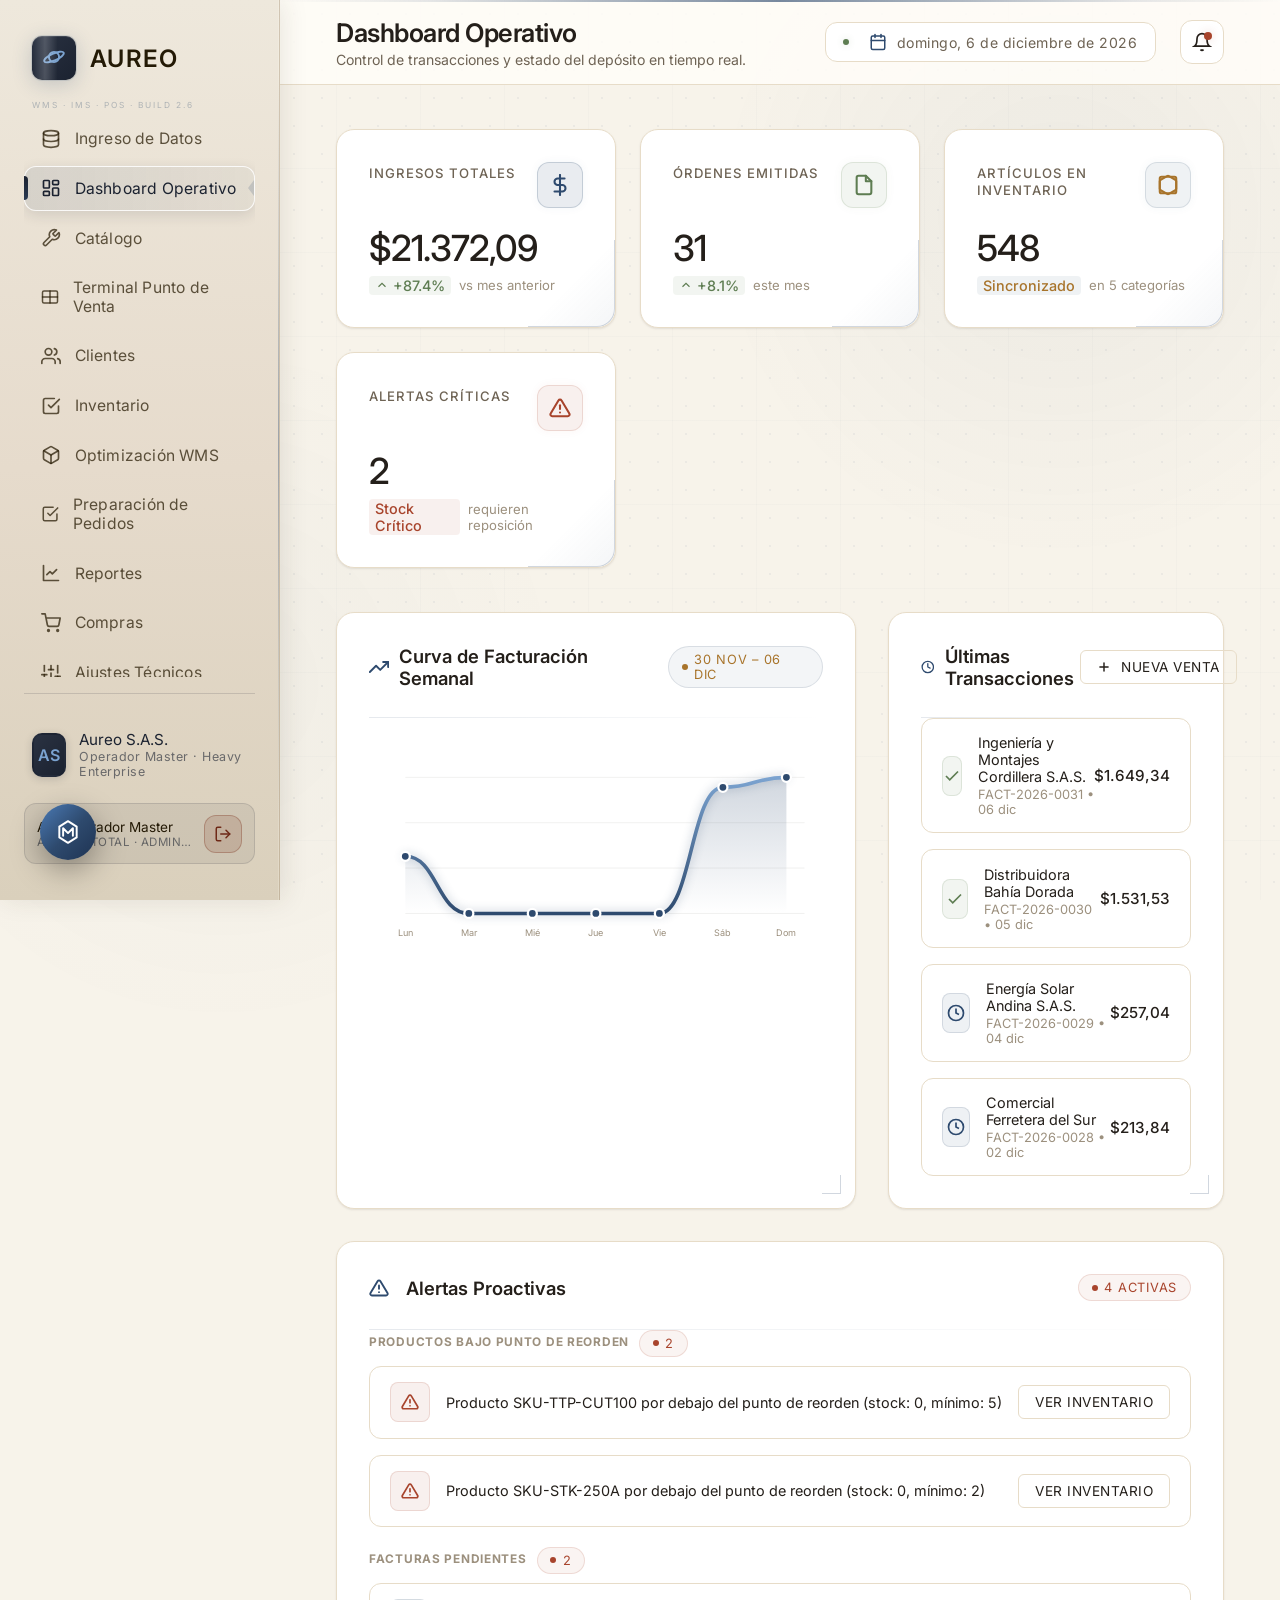
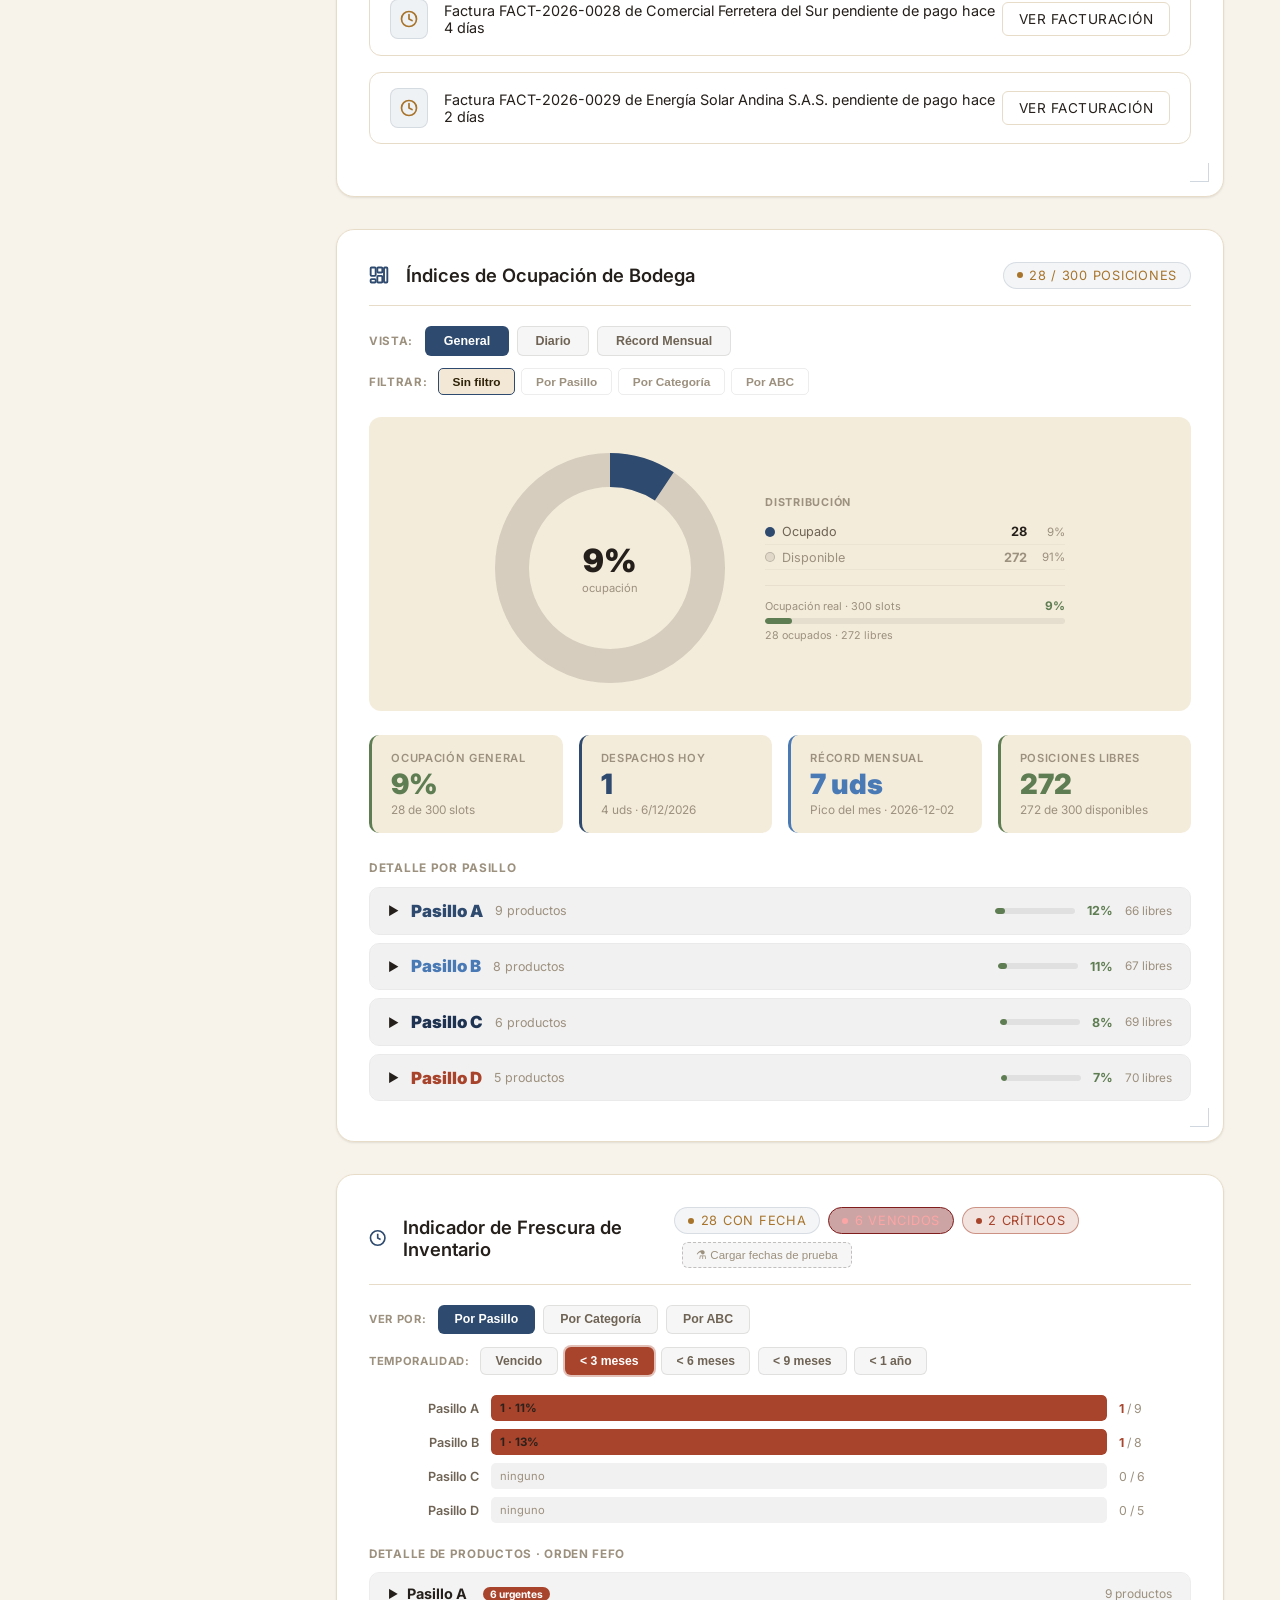
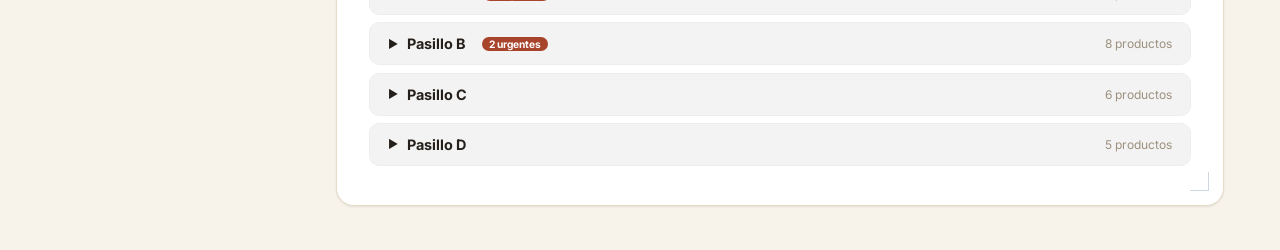
==== commit 984ffd8e: "Rebrand AI assistant to Melyor, Aureo's operational AI partner Renames assistant.js/api/assistant-ch" ====
--- a/index.html
+++ b/index.html
@@ -1488,10 +1488,10 @@
     <script src="reports.js"></script>
     <script src="purchasing.js"></script>
     <script src="permissions.js"></script>
-    <!-- Asistente IA: widget de chat flotante (fase 2). Backend serverless en
-         api/assistant-chat.js — sin ANTHROPIC_API_KEY configurada, muestra un
-         mensaje de "no disponible" en vez de fallar. -->
-    <script src="assistant.js"></script>
+    <!-- Melyor: socio operativo de IA, widget de chat flotante (fase 2).
+         Backend serverless en api/melyor-chat.js — sin ANTHROPIC_API_KEY
+         configurada, muestra un mensaje de "no disponible" en vez de fallar. -->
+    <script src="melyor.js"></script>
 
     <!-- Drawer de navegación móvil / tablet -->
     <script>
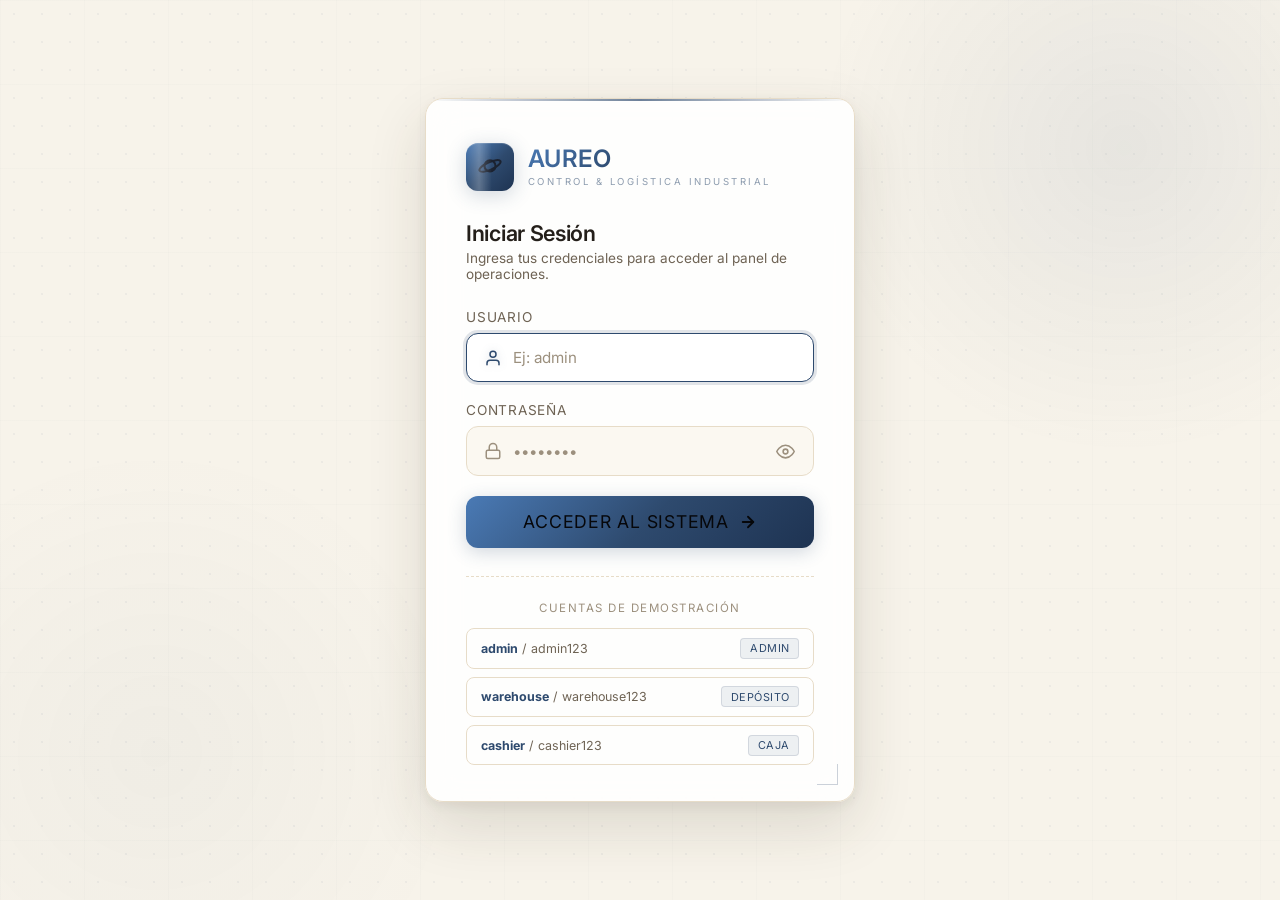
==== commit fa11c239: "Add files via upload" ====
--- a/index.html
+++ b/index.html
@@ -73,18 +73,6 @@
                     </a>
                 </li>
                 <li class="nav-item">
-                    <a class="nav-link" onclick="switchTab('clientes')" id="nav-clientes">
-                        <svg viewBox="0 0 24 24" fill="none" stroke="currentColor" stroke-width="2"
-                            stroke-linecap="round" stroke-linejoin="round">
-                            <path d="M17 21v-2a4 4 0 0 0-4-4H5a4 4 0 0 0-4 4v2" />
-                            <circle cx="9" cy="7" r="4" />
-                            <path d="M23 21v-2a4 4 0 0 0-3-3.87" />
-                            <path d="M16 3.13a4 4 0 0 1 0 7.75" />
-                        </svg>
-                        <span>Clientes</span>
-                    </a>
-                </li>
-                <li class="nav-item">
                     <a class="nav-link" onclick="switchTab('inventario')" id="nav-inventario">
                         <svg viewBox="0 0 24 24" fill="none" stroke="currentColor" stroke-width="2"
                             stroke-linecap="round" stroke-linejoin="round">
@@ -92,6 +80,17 @@
                             <path d="M21 12v7a2 2 0 0 1-2 2H5a2 2 0 0 1-2-2V5a2 2 0 0 1 2-2h11" />
                         </svg>
                         <span>Inventario</span>
+                    </a>
+                </li>
+                <li class="nav-item">
+                    <a class="nav-link" onclick="switchTab('compras')" id="nav-compras">
+                        <svg viewBox="0 0 24 24" fill="none" stroke="currentColor" stroke-width="2"
+                            stroke-linecap="round" stroke-linejoin="round">
+                            <circle cx="9" cy="21" r="1" />
+                            <circle cx="20" cy="21" r="1" />
+                            <path d="M1 1h4l2.68 13.39a2 2 0 0 0 2 1.61h9.72a2 2 0 0 0 2-1.61L23 6H6" />
+                        </svg>
+                        <span>Compras</span>
                     </a>
                 </li>
                 <li class="nav-item">
@@ -114,27 +113,6 @@
                             <path d="M21 12v7a2 2 0 0 1-2 2H5a2 2 0 0 1-2-2V5a2 2 0 0 1 2-2h11" />
                         </svg>
                         <span>Preparación de Pedidos</span>
-                    </a>
-                </li>
-                <li class="nav-item">
-                    <a class="nav-link" onclick="switchTab('reports')" id="nav-reports">
-                        <svg viewBox="0 0 24 24" fill="none" stroke="currentColor" stroke-width="2"
-                            stroke-linecap="round" stroke-linejoin="round">
-                            <path d="M3 3v18h18" />
-                            <path d="M18.7 8l-5.1 5.1-2.8-2.8L7 14" />
-                        </svg>
-                        <span>Reportes</span>
-                    </a>
-                </li>
-                <li class="nav-item">
-                    <a class="nav-link" onclick="switchTab('purchasing')" id="nav-purchasing">
-                        <svg viewBox="0 0 24 24" fill="none" stroke="currentColor" stroke-width="2"
-                            stroke-linecap="round" stroke-linejoin="round">
-                            <circle cx="9" cy="21" r="1" />
-                            <circle cx="20" cy="21" r="1" />
-                            <path d="M1 1h4l2.68 13.39a2 2 0 0 0 2 1.61h9.72a2 2 0 0 0 2-1.61L23 6H6" />
-                        </svg>
-                        <span>Compras</span>
                     </a>
                 </li>
                 <li class="nav-item">
@@ -185,20 +163,10 @@
         </div>
     </aside>
 
-    <!-- Overlay del drawer móvil -->
-    <div class="sidebar-overlay" id="sidebar-overlay" onclick="closeMobileNav()"></div>
-
     <!-- Main Wrapper -->
     <div class="main-wrapper">
         <!-- Top Header -->
         <header class="top-header">
-            <button type="button" class="mobile-nav-toggle" id="mobile-nav-toggle" onclick="toggleMobileNav()" aria-label="Abrir menú">
-                <svg viewBox="0 0 24 24" stroke="currentColor" stroke-width="2" stroke-linecap="round" fill="none" aria-hidden="true">
-                    <line x1="3" y1="6" x2="21" y2="6" />
-                    <line x1="3" y1="12" x2="21" y2="12" />
-                    <line x1="3" y1="18" x2="21" y2="18" />
-                </svg>
-            </button>
             <div class="page-title-section">
                 <h1 id="header-view-title">Dashboard Operativo</h1>
                 <p id="header-view-desc">Análisis general y rendimiento de inventario en tiempo real.</p>
@@ -426,9 +394,6 @@
                 </div>
             </div>
 
-            <!-- Proactive alerts panel (rendered dynamically, alerts.js) -->
-            <div id="dashboard-alerts-section" style="margin-top:2rem;"></div>
-
             <!-- Occupancy indices (rendered dynamically) -->
             <div id="dashboard-occupancy-section" style="margin-top:2rem;"></div>
 
@@ -527,12 +492,11 @@
                                     <circle cx="12" cy="7" r="4" />
                                 </svg>
                                 <input type="text" class="form-input" id="invoice-client-name" value="Juan Díaz"
-                                    list="clients-datalist" autocomplete="off" oninput="updateInvoicePreview()">
-                                <datalist id="clients-datalist"></datalist>
+                                    oninput="updateInvoicePreview()">
                             </div>
                         </div>
                         <div class="form-group">
-                            <label class="form-label" for="invoice-client-id">NIT / Identificación Fiscal</label>
+                            <label class="form-label" for="invoice-client-id">R.U.T / Identificación Fiscal</label>
                             <div class="input-wrapper">
                                 <svg viewBox="0 0 24 24">
                                     <rect x="3" y="4" width="18" height="16" rx="2" ry="2" />
@@ -540,7 +504,7 @@
                                     <line x1="7" y1="12" x2="17" y2="12" />
                                     <line x1="7" y1="16" x2="13" y2="16" />
                                 </svg>
-                                <input type="text" class="form-input" id="invoice-client-id" value="CC 79.845.922"
+                                <input type="text" class="form-input" id="invoice-client-id" value="RUT-12.845.922-K"
                                     oninput="updateInvoicePreview()">
                             </div>
                         </div>
@@ -626,7 +590,7 @@
                                     id="invoice-corp-sub">Suministros de Acero e Ingeniería</span>
                             </div>
                             <div class="invoice-meta">
-                                <span class="invoice-number-label">Factura de Suministro</span>
+                                <span class="invoice-number-label">Boleta de Suministro</span>
                                 <div class="invoice-number" id="preview-invoice-number">FACT-2026-0001</div>
                                 <div class="invoice-date" id="preview-invoice-date">31/05/2026</div>
                             </div>
@@ -639,7 +603,7 @@
                         <div class="invoice-client-summary">
                             <div class="client-summary-title">Cliente / Despacho</div>
                             <div class="client-summary-name" id="preview-client-name">Juan Díaz</div>
-                            <div class="client-summary-details" id="preview-client-id">CC 79.845.922</div>
+                            <div class="client-summary-details" id="preview-client-id">RUT-12.845.922-K</div>
                         </div>
 
                         <!-- Items list inside receipt -->
@@ -666,18 +630,6 @@
                                 <span class="totals-value" id="preview-grand-total">$0.00</span>
                             </div>
                         </div>
-
-                        <!-- DIAN — Facturación Electrónica (simulada para la demo) -->
-                        <div class="invoice-dian-block" style="margin-top: 1rem; padding-top: 0.85rem; border-top: 1px dashed var(--border-subtle); display: flex; gap: 0.75rem; align-items: center;">
-                            <div id="preview-cufe-qr" aria-hidden="true"
-                                style="width: 54px; height: 54px; flex-shrink: 0; border-radius: 6px; background-image: conic-gradient(#111 0 25%, #fff 0 50%, #111 0 75%, #fff 0 100%); background-size: 9px 9px; border: 1px solid var(--border-subtle);"></div>
-                            <div style="min-width: 0;">
-                                <div style="font-size: 0.62rem; letter-spacing: 0.04em; text-transform: uppercase; color: var(--text-muted);">Factura Electrónica de Venta · DIAN</div>
-                                <div style="font-size: 0.62rem; color: var(--text-muted); margin-top: 2px;">CUFE</div>
-                                <div id="preview-cufe" style="font-size: 0.6rem; line-height: 1.35; word-break: break-all; color: var(--text-secondary); font-family: monospace;">—</div>
-                                <div style="font-size: 0.58rem; color: var(--text-muted); margin-top: 3px;">Resolución DIAN 18760000001 · Rango FACT-1 al FACT-5000</div>
-                            </div>
-                        </div>
                     </div>
 
                     <!-- Receipt Actions Footer -->
@@ -700,45 +652,6 @@
                             Despachar y Cobrar
                         </button>
                     </div>
-                </div>
-            </div>
-        </section>
-
-        <!-- CLIENTES VIEW (CRM ligero) -->
-        <section class="page-container" id="clientes-view">
-            <div class="card">
-                <!-- Search Controls -->
-                <div class="table-controls">
-                    <div class="search-filter-group">
-                        <div class="input-wrapper" style="flex: 1;">
-                            <svg viewBox="0 0 24 24">
-                                <circle cx="11" cy="11" r="8" />
-                                <line x1="21" y1="21" x2="16.65" y2="16.65" />
-                            </svg>
-                            <input type="text" class="form-input" id="clientes-search"
-                                placeholder="Buscar por nombre o NIT / identificación..."
-                                oninput="filterClientes()">
-                        </div>
-                    </div>
-                </div>
-
-                <!-- Clients Table -->
-                <div class="table-responsive">
-                    <table class="custom-table" id="clientes-table">
-                        <thead>
-                            <tr>
-                                <th>Nombre</th>
-                                <th>NIT / Identificación</th>
-                                <th style="text-align: center;">Compras</th>
-                                <th>Última Compra</th>
-                                <th style="text-align: right;">Valor Total Histórico</th>
-                                <th style="text-align: right;">Acciones</th>
-                            </tr>
-                        </thead>
-                        <tbody id="clientes-table-body">
-                            <!-- Populated dynamically from clients.js -->
-                        </tbody>
-                    </table>
                 </div>
             </div>
         </section>
@@ -872,22 +785,6 @@
                         <span class="stat-trend up" id="abc-misplaced-count">0 mal ubicados</span>
                         <span class="stat-period">optimización WMS</span>
                     </div>
-                </div>
-            </div>
-
-            <!-- Pareto ABC Chart -->
-            <div class="card" style="margin-bottom: 1.5rem;">
-                <div class="card-header">
-                    <h2 class="card-title">
-                        <svg viewBox="0 0 24 24" fill="none" stroke="currentColor" stroke-width="2"
-                            stroke-linecap="round" stroke-linejoin="round">
-                            <line x1="18" y1="20" x2="18" y2="10" /><line x1="12" y1="20" x2="12" y2="4" /><line x1="6" y1="20" x2="6" y2="14" /><line x1="2" y1="20" x2="22" y2="20" />
-                        </svg>
-                        Gráfico de Pareto ABC
-                    </h2>
-                </div>
-                <div style="overflow-x: auto;">
-                    <svg id="abc-pareto-svg" viewBox="0 0 500 280" style="width: 100%; min-width: 300px; height: auto; display: block;"></svg>
                 </div>
             </div>
 
@@ -1033,44 +930,6 @@
             <div id="picking-content"></div>
         </section>
 
-        <!-- REPORTES VIEW -->
-        <section class="page-container" id="reports-view">
-            <!-- Sub-pestañas del módulo -->
-            <div class="picking-subtabs">
-                <button class="picking-subtab active" id="repsub-ventas" onclick="switchReportSub('ventas')">
-                    Ventas
-                </button>
-                <button class="picking-subtab" id="repsub-rotacion" onclick="switchReportSub('rotacion')">
-                    Rotación
-                </button>
-                <button class="picking-subtab" id="repsub-rentabilidad" onclick="switchReportSub('rentabilidad')">
-                    Rentabilidad
-                </button>
-                <button class="picking-subtab" id="repsub-clientes" onclick="switchReportSub('clientes')">
-                    Por Cliente
-                </button>
-            </div>
-
-            <!-- Contenido dinámico de la sub-pestaña activa -->
-            <div id="reports-content"></div>
-        </section>
-
-        <!-- COMPRAS VIEW -->
-        <section class="page-container" id="purchasing-view">
-            <!-- Sub-pestañas del módulo -->
-            <div class="picking-subtabs">
-                <button class="picking-subtab active" id="pursub-solicitud" onclick="switchPurchasingSub('solicitud')">
-                    Solicitud de Pedido
-                </button>
-                <button class="picking-subtab" id="pursub-ordenes" onclick="switchPurchasingSub('ordenes')">
-                    Órdenes de Compra
-                </button>
-            </div>
-
-            <!-- Contenido dinámico de la sub-pestaña activa -->
-            <div id="purchasing-content"></div>
-        </section>
-
         <!-- INVENTARIO VIEW -->
         <section class="page-container" id="inventario-view">
             <div class="dataentry-tabs" id="inventario-tabs"></div>
@@ -1083,6 +942,23 @@
                         <path d="M21 12v7a2 2 0 0 1-2 2H5a2 2 0 0 1-2-2V5a2 2 0 0 1 2-2h11" />
                     </svg>
                     <h3>Inventario</h3>
+                    <p>Selecciona un apartado para comenzar.</p>
+                </div>
+            </div>
+        </section>
+
+        <!-- COMPRAS VIEW -->
+        <section class="page-container" id="compras-view">
+            <div class="dataentry-tabs" id="compras-tabs"></div>
+            <div id="compras-content">
+                <div class="dataentry-placeholder">
+                    <svg viewBox="0 0 24 24" fill="none" stroke="currentColor" stroke-width="1.5" stroke-linecap="round"
+                        stroke-linejoin="round">
+                        <circle cx="9" cy="21" r="1" />
+                        <circle cx="20" cy="21" r="1" />
+                        <path d="M1 1h4l2.68 13.39a2 2 0 0 0 2 1.61h9.72a2 2 0 0 0 2-1.61L23 6H6" />
+                    </svg>
+                    <h3>Compras a Proveedores</h3>
                     <p>Selecciona un apartado para comenzar.</p>
                 </div>
             </div>
@@ -1132,7 +1008,7 @@
                     <div class="form-row">
                         <div class="form-group">
                             <label class="form-label" for="settings-company-name">Razón Social Ferretería</label>
-                            <input type="text" class="form-input" id="settings-company-name" value="Aureo S.A.S.">
+                            <input type="text" class="form-input" id="settings-company-name" value="Aureo S.A.">
                         </div>
                         <div class="form-group">
                             <label class="form-label" for="settings-company-slogan">Eslogan Comercial / Giro</label>
@@ -1144,15 +1020,16 @@
                         <div class="form-group">
                             <label class="form-label" for="settings-company-currency">Divisa de Operación</label>
                             <select class="form-select" id="settings-company-currency">
-                                <option value="COP" selected>Peso Colombiano ($)</option>
-                                <option value="USD">Dólar ($)</option>
-                                <option value="EUR">Euro (€)</option>
+                                <option value="USD">Dólar Comercial ($)</option>
+                                <option value="EUR">Euro Siderúrgico (€)</option>
+                                <option value="CLP">Peso Chileno ($)</option>
                                 <option value="MXN">Peso Mexicano ($)</option>
+                                <option value="COP">Peso Colombiano ($)</option>
                             </select>
                         </div>
                         <div class="form-group">
-                            <label class="form-label" for="settings-company-tax-id">NIT / Registro Tributario</label>
-                            <input type="text" class="form-input" id="settings-company-tax-id" value="NIT 901.456.789-0">
+                            <label class="form-label" for="settings-company-tax-id">R.U.T / Registro Tributario</label>
+                            <input type="text" class="form-input" id="settings-company-tax-id" value="RUT-77.928.344-9">
                         </div>
                     </div>
                     <div
@@ -1166,76 +1043,7 @@
                     </div>
                 </form>
             </div>
-
-            <!-- PERMISOS GRANULARES (solo admin) -->
-            <div class="card" id="permisos-card" style="max-width: 960px; margin: 2rem auto 0; display:none;">
-                <div class="card-header"
-                    style="border-bottom: 1px solid var(--border-subtle); padding-bottom: 1rem; margin-bottom: 1.5rem;">
-                    <h2 class="card-title">
-                        <svg viewBox="0 0 24 24" fill="none" stroke="currentColor" stroke-width="2.5"
-                            stroke-linecap="round" stroke-linejoin="round">
-                            <rect x="3" y="11" width="18" height="11" rx="2" ry="2" />
-                            <path d="M7 11V7a5 5 0 0 1 10 0v4" />
-                        </svg>
-                        Permisos Granulares por Rol
-                    </h2>
-                </div>
-
-                <div id="permisos-table-wrap" style="overflow-x: auto;"></div>
-
-                <div style="margin-top: 1.25rem; display: flex; justify-content: flex-end; gap: 0.75rem;">
-                    <button type="button" class="btn btn-secondary" onclick="openAddRoleModal()">Agregar Rol</button>
-                    <button type="button" class="btn btn-primary" onclick="savePermisos()">Guardar Cambios</button>
-                </div>
-
-                <div style="margin-top: 2rem; border-top: 1px solid var(--border-subtle); padding-top: 1.5rem;">
-                    <h3 class="form-label" style="font-weight: 700; margin-bottom: 0.75rem;">Asignar Rol a Usuario</h3>
-                    <p style="color: var(--text-muted); font-size: 0.85rem; margin-bottom: 1rem;">
-                        Reasigna a cuál de los roles definidos arriba queda vinculado cada usuario de la demo
-                        (usuario y contraseña no cambian).
-                    </p>
-                    <div id="permisos-user-assign-wrap"></div>
-                    <div style="margin-top: 0.75rem; display: flex; justify-content: flex-end;">
-                        <button type="button" class="btn btn-secondary" onclick="saveUserRoleAssignments()">Guardar
-                            Asignación</button>
-                    </div>
-                </div>
-            </div>
         </section>
-    </div>
-
-    <!-- AGREGAR ROL PERSONALIZADO MODAL -->
-    <div class="modal-overlay" id="add-role-modal">
-        <div class="modal-content">
-            <div class="modal-header">
-                <h3 class="modal-title">Agregar Rol Personalizado</h3>
-                <button class="modal-close-btn" onclick="closeAddRoleModal()">
-                    <svg viewBox="0 0 24 24">
-                        <line x1="18" y1="6" x2="6" y2="18" />
-                        <line x1="6" y1="6" x2="18" y2="18" />
-                    </svg>
-                </button>
-            </div>
-
-            <form id="add-role-form" onsubmit="createCustomRole(event)">
-                <div class="form-group">
-                    <label class="form-label" for="add-role-name">Nombre del Rol</label>
-                    <input type="text" class="form-input" id="add-role-name" required
-                        placeholder="Ej: Supervisor de Turno">
-                </div>
-
-                <div class="form-group">
-                    <label class="form-label">Módulos Permitidos</label>
-                    <div id="add-role-tabs-wrap"
-                        style="display: grid; grid-template-columns: 1fr 1fr; gap: 0.25rem 1rem;"></div>
-                </div>
-
-                <div class="modal-footer">
-                    <button type="button" class="btn btn-secondary" onclick="closeAddRoleModal()">Cancelar</button>
-                    <button type="submit" class="btn btn-primary">Crear Rol</button>
-                </div>
-            </form>
-        </div>
     </div>
 
     <!-- PRODUCT DETAIL ADD / EDIT MODAL -->
@@ -1375,76 +1183,6 @@
         </div>
     </div>
 
-    <!-- CLIENT DETAIL MODAL (ficha de cliente, historial y notas) -->
-    <div class="modal-overlay" id="client-detail-modal">
-        <div class="modal-content modal-content-lg">
-            <div class="modal-header">
-                <h3 class="modal-title">Ficha de Cliente</h3>
-                <button class="modal-close-btn" onclick="closeClientDetail()">
-                    <svg viewBox="0 0 24 24">
-                        <line x1="18" y1="6" x2="6" y2="18" />
-                        <line x1="6" y1="6" x2="18" y2="18" />
-                    </svg>
-                </button>
-            </div>
-
-            <div class="form-row">
-                <div class="form-group">
-                    <label class="form-label">Nombre / Razón Social</label>
-                    <div id="client-detail-name"
-                        style="font-weight: 700; font-size: 1.05rem; color: var(--text-primary);">—</div>
-                </div>
-                <div class="form-group">
-                    <label class="form-label">NIT / Identificación</label>
-                    <div id="client-detail-nit"
-                        style="font-family: 'JetBrains Mono', monospace; color: var(--text-secondary);">—</div>
-                </div>
-            </div>
-
-            <div class="stats-grid" style="margin: 0.5rem 0 1.5rem;">
-                <div class="card stat-card stat-cyan">
-                    <div class="stat-header"><span class="stat-title"># Compras</span></div>
-                    <div class="stat-value" id="client-detail-count">0</div>
-                </div>
-                <div class="card stat-card stat-gold">
-                    <div class="stat-header"><span class="stat-title">Última Compra</span></div>
-                    <div class="stat-value" id="client-detail-last" style="font-size: 1.1rem;">—</div>
-                </div>
-                <div class="card stat-card stat-emerald">
-                    <div class="stat-header"><span class="stat-title">Valor Total Histórico</span></div>
-                    <div class="stat-value" id="client-detail-total" style="font-size: 1.1rem;">$0</div>
-                </div>
-            </div>
-
-            <h3 class="form-label" style="font-weight: 700; margin-bottom: 0.75rem;">Historial de Facturas</h3>
-            <div class="table-responsive" style="max-height: 260px; overflow-y: auto;">
-                <table class="custom-table" style="font-size: 0.85rem;">
-                    <thead>
-                        <tr>
-                            <th>Factura</th>
-                            <th>Fecha</th>
-                            <th style="text-align: center;">Ítems</th>
-                            <th style="text-align: right;">Total</th>
-                        </tr>
-                    </thead>
-                    <tbody id="client-detail-history-body"></tbody>
-                </table>
-            </div>
-
-            <div class="form-group" style="margin-top: 1.5rem;">
-                <label class="form-label" for="client-detail-notas">Notas Comerciales</label>
-                <textarea class="form-input" id="client-detail-notas" rows="4"
-                    placeholder="Notas internas sobre este cliente..."
-                    style="resize: vertical; font-family: inherit;"></textarea>
-            </div>
-
-            <div class="modal-footer">
-                <button type="button" class="btn btn-secondary" onclick="closeClientDetail()">Cerrar</button>
-                <button type="button" class="btn btn-primary" onclick="saveClientNotes()">Guardar Notas</button>
-            </div>
-        </div>
-    </div>
-
     <!-- PICKING DETAIL / PREPARACIÓN INTERACTIVA MODAL -->
     <div class="modal-overlay" id="picking-modal">
         <div class="modal-content modal-content-lg">
@@ -1467,59 +1205,15 @@
     <div class="toast-container" id="toast-container"></div>
 
     <!-- SheetJS — lectura de archivos Excel (.xlsx / .xls) -->
-    <script src="https://cdn.sheetjs.com/xlsx-0.20.3/package/dist/xlsx.full.min.js"
-        integrity="sha384-EnyY0/GSHQGSxSgMwaIPzSESbqoOLSexfnSMN2AP+39Ckmn92stwABZynq1JyzdT"
-        crossorigin="anonymous" referrerpolicy="no-referrer"></script>
+    <script src="https://cdn.sheetjs.com/xlsx-0.20.3/package/dist/xlsx.full.min.js"></script>
     <!-- Guardia de sesión y control de acceso por rol (debe ir ANTES de app.js) -->
     <script src="auth.js"></script>
     <!-- Data ficticia del demo comercial (debe ir ANTES de app.js) -->
     <script src="demo-data.js"></script>
-    <!-- Script Application Logic — dividido en módulos por dominio (antes era un único app.js) -->
-    <script src="core.js"></script>
-    <script src="clients.js"></script>
-    <script src="alerts.js"></script>
-    <script src="inventory.js"></script>
-    <script src="data-entry.js"></script>
-    <script src="wms.js"></script>
-    <script src="dashboard.js"></script>
-    <script src="inventory-ui.js"></script>
-    <script src="invoicing.js"></script>
-    <script src="picking.js"></script>
-    <script src="reports.js"></script>
-    <script src="purchasing.js"></script>
-    <script src="permissions.js"></script>
-    <!-- Melyor: socio operativo de IA, widget de chat flotante (fase 2).
-         Backend serverless en api/melyor-chat.js — sin ANTHROPIC_API_KEY
-         configurada, muestra un mensaje de "no disponible" en vez de fallar. -->
-    <script src="melyor.js"></script>
-
-    <!-- Drawer de navegación móvil / tablet -->
-    <script>
-        (function () {
-            var sidebar = document.querySelector('.sidebar');
-            var overlay = document.getElementById('sidebar-overlay');
-            var toggle = document.getElementById('mobile-nav-toggle');
-            window.toggleMobileNav = function () {
-                if (!sidebar) return;
-                var open = sidebar.classList.toggle('open');
-                if (overlay) overlay.classList.toggle('show', open);
-                if (toggle) toggle.setAttribute('aria-label', open ? 'Cerrar menú' : 'Abrir menú');
-            };
-            window.closeMobileNav = function () {
-                if (sidebar) sidebar.classList.remove('open');
-                if (overlay) overlay.classList.remove('show');
-                if (toggle) toggle.setAttribute('aria-label', 'Abrir menú');
-            };
-            // Cerrar el drawer al elegir una sección
-            document.querySelectorAll('.sidebar .nav-link').forEach(function (link) {
-                link.addEventListener('click', window.closeMobileNav);
-            });
-            // Cerrar con Escape
-            document.addEventListener('keydown', function (e) {
-                if (e.key === 'Escape') window.closeMobileNav();
-            });
-        })();
-    </script>
+    <!-- Script Application Logic -->
+    <script src="app.js"></script>
+
+    <script src="compras.js"></script>
 </body>
 
 </html>
--- a/styles.css
+++ b/styles.css
@@ -3174,141 +3174,62 @@
 }
 
 /* ==========================================================================
-   RESPONSIVE — MÓVIL / TABLET (drawer + stacking)
-   Habilita la demo en celular y tablet. Sidebar -> drawer off-canvas.
+   MÓDULO: COMPRAS A PROVEEDORES
    ========================================================================== */
 
-/* Botón hamburguesa — oculto en escritorio, visible en modo drawer */
-.mobile-nav-toggle {
-    display: none;
-    align-items: center;
-    justify-content: center;
-    width: 42px;
-    height: 42px;
-    border: 1px solid var(--border-subtle);
-    border-radius: var(--radius-md);
-    background: var(--bg-surface);
+.compras-toolbar {
+    display: flex;
+    justify-content: space-between;
+    align-items: center;
+    gap: 1rem;
+    flex-wrap: wrap;
+    margin-top: 1.25rem;
+}
+
+.compras-group-row td {
+    background: rgba(46, 74, 110, 0.10);
+    font-weight: 600;
     color: var(--text-primary);
-    cursor: pointer;
-    flex-shrink: 0;
-    margin-right: 0.9rem;
-}
-.mobile-nav-toggle svg { width: 22px; height: 22px; stroke: currentColor; stroke-width: 2; fill: none; }
-
-/* Overlay del drawer */
-.sidebar-overlay {
-    display: none;
-    position: fixed;
-    inset: 0;
-    background: rgba(20, 18, 14, 0.5);
-    z-index: 100;
-    opacity: 0;
-    transition: opacity 0.25s ease;
-}
-.sidebar-overlay.show { display: block; opacity: 1; }
-
-/* ---- Tablet y móvil: sidebar como drawer off-canvas ---- */
-@media (max-width: 1024px) {
-    .sidebar {
-        transform: translateX(-100%);
-        transition: transform 0.28s cubic-bezier(0.4, 0, 0.2, 1);
-        box-shadow: 0 0 40px rgba(0, 0, 0, 0.25);
-        z-index: 101;
-    }
-    .sidebar.open { transform: translateX(0); }
-    .main-wrapper { margin-left: 0; }
-    .mobile-nav-toggle { display: inline-flex; }
-    .top-header { padding: 0 1.25rem; }
-}
-
-/* ---- Colapsar grids de 2 columnas + header flexible ---- */
-@media (max-width: 900px) {
-    /* padding desktop de .page-container (2.75rem 3.5rem = 44/56px) le come
-       112px de ancho a una pantalla de celular; es la causa raíz de varios
-       cortes marginales (botones, filas de detalle) en toda la app. */
-    .page-container {
-        padding: 1.75rem 1.25rem;
-    }
-    .dashboard-main-grid,
-    .invoice-split-layout,
-    .form-row {
-        grid-template-columns: 1fr !important;
-    }
-    /* Grids con columnas puestas inline por JS: requieren !important
-       para que el media query pueda ganarle al style inline. */
-    .resp-grid-2-900 { grid-template-columns: 1fr !important; }
-    .wms-kpi-row { grid-template-columns: repeat(2, 1fr) !important; }
-    .top-header {
-        height: auto;
-        min-height: var(--header-height);
-        padding: 0.85rem 1.25rem;
-        flex-wrap: wrap;
-        gap: 0.75rem;
-    }
-    .header-actions { gap: 0.75rem; flex-wrap: wrap; }
-    .page-title-section h1 { font-size: 1.3rem; }
-    .page-title-section p { font-size: 0.8rem; }
-    .warehouse-racks-grid { grid-template-columns: repeat(2, 1fr) !important; }
-}
-
-/* ---- Teléfono ---- */
-@media (max-width: 600px) {
-    .page-container { padding: 1.25rem 0.85rem; }
-    .date-badge { font-size: 0.78rem; padding: 0.5rem 0.8rem; }
-    .stat-value, .kpi-value { font-size: 1.6rem; }
-    .top-header { position: static; }
-    .warehouse-racks-grid { grid-template-columns: 1fr !important; }
-
-    /* Grids con columnas inline que colapsan a una sola en teléfono.
-       resp-collapse-600: filas de campos de formulario (picking, WMS).
-       kv-grid-2: grillas etiqueta/valor de 2 columnas.
-       wms-kpi-row: fila de KPIs de ocupación. */
-    .resp-collapse-600 { grid-template-columns: 1fr !important; }
-    .kv-grid-2 { grid-template-columns: 1fr !important; }
-    .wms-kpi-row { grid-template-columns: 1fr !important; }
-
-    /* Filas de acciones con align-self:flex-end fijo por inline style
-       (Exportar/Imprimir, etc.) se recortan en vez de apilarse. */
-    .table-controls > div[style*="align-self: flex-end"] {
-        align-self: stretch !important;
-        width: 100%;
-    }
-    .table-controls > div[style*="align-self: flex-end"] .btn {
-        flex: 1 1 auto;
-    }
-}
-
-/* ---- Grid blowout: por defecto un hijo de grid tiene min-width:auto,
-   así que aunque la columna sea 1fr, el track crece para caber el
-   contenido mínimo del hijo (una tabla ancha, texto sin wrap, etc.) y la
-   card termina más ancha que la pantalla. Forzamos min-width:0 en los
-   hijos de todo grid que colapsamos arriba. ---- */
-@media (max-width: 900px) {
-    .dashboard-main-grid > *,
-    .invoice-split-layout > *,
-    .form-row > *,
-    .resp-grid-2-900 > *,
-    .wms-kpi-row > *,
-    .warehouse-racks-grid > * {
-        min-width: 0;
-    }
-}
-@media (max-width: 600px) {
-    .resp-collapse-600 > *,
-    .kv-grid-2 > * {
-        min-width: 0;
-    }
-    /* Red de seguridad: cualquier tabla/contenido ancho que quede dentro
-       de una card en el celular escapa haciendo scroll horizontal propio
-       en vez de forzar el ancho de toda la página. */
-    .card {
-        overflow-x: auto;
-    }
-    /* .card-header es flex nowrap por defecto (título + botón de acción).
-       Sin wrap, el nuevo overflow-x:auto de .card lo deja desplazable en
-       vez de apilarse, cortando el título. Debe envolver, no scrollear. */
-    .card-header {
-        flex-wrap: wrap;
-        row-gap: 0.5rem;
-    }
-}
+    text-transform: uppercase;
+    letter-spacing: 1px;
+    font-size: 0.78rem;
+    padding: 0.7rem 1.5rem;
+}
+
+.compras-qty-input {
+    width: 90px;
+    padding: 0.45rem 0.6rem;
+}
+
+.compras-prov-select {
+    padding: 0.45rem 0.6rem;
+    min-width: 175px;
+}
+
+.compras-detail-row td {
+    background: rgba(0, 0, 0, 0.12);
+    padding: 0.85rem 1.5rem;
+}
+
+.compras-detail-table {
+    width: 100%;
+    border-collapse: collapse;
+    font-size: 0.83rem;
+}
+
+.compras-detail-table th {
+    text-align: left;
+    color: var(--text-muted);
+    font-weight: 500;
+    text-transform: uppercase;
+    letter-spacing: 1px;
+    font-size: 0.72rem;
+    padding: 0.45rem 0.75rem;
+    border-bottom: 1px solid var(--border-subtle);
+}
+
+.compras-detail-table td {
+    padding: 0.5rem 0.75rem;
+    border-bottom: 1px solid var(--border-subtle);
+    color: var(--text-secondary);
+}
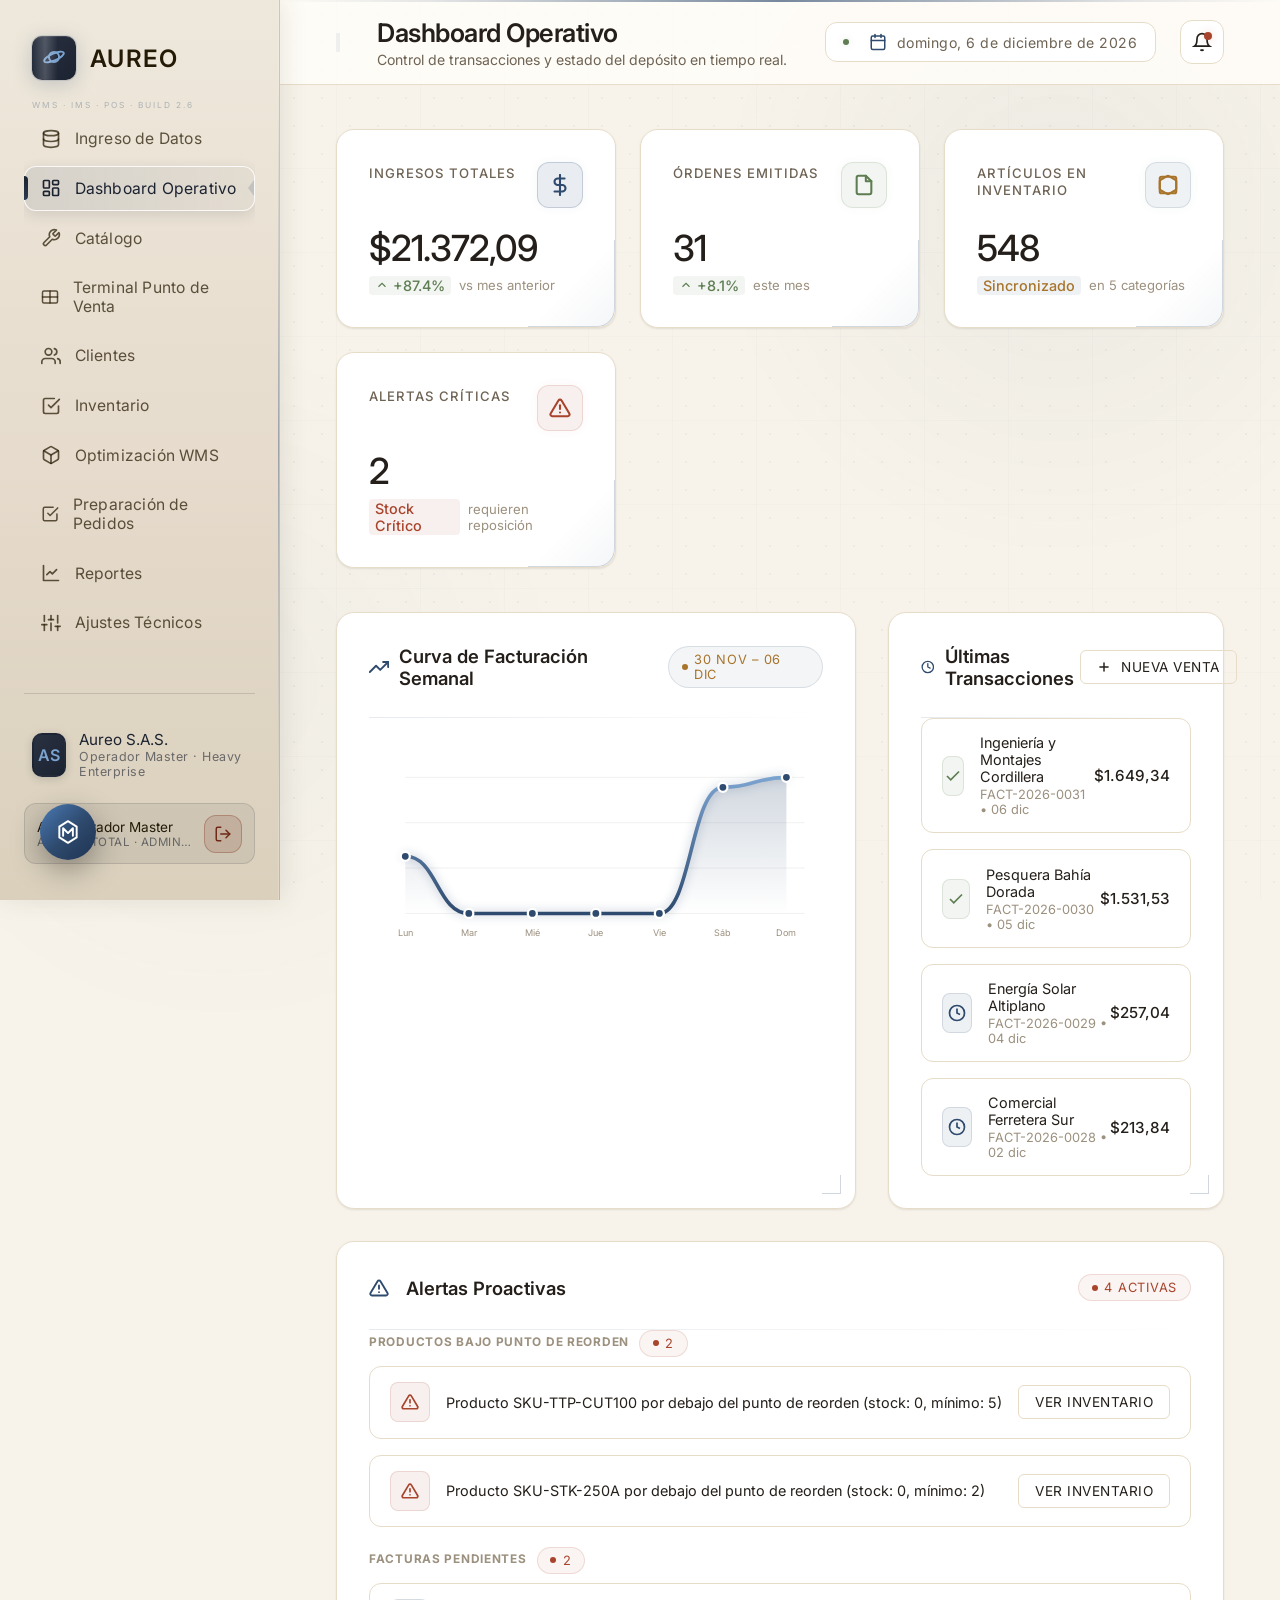
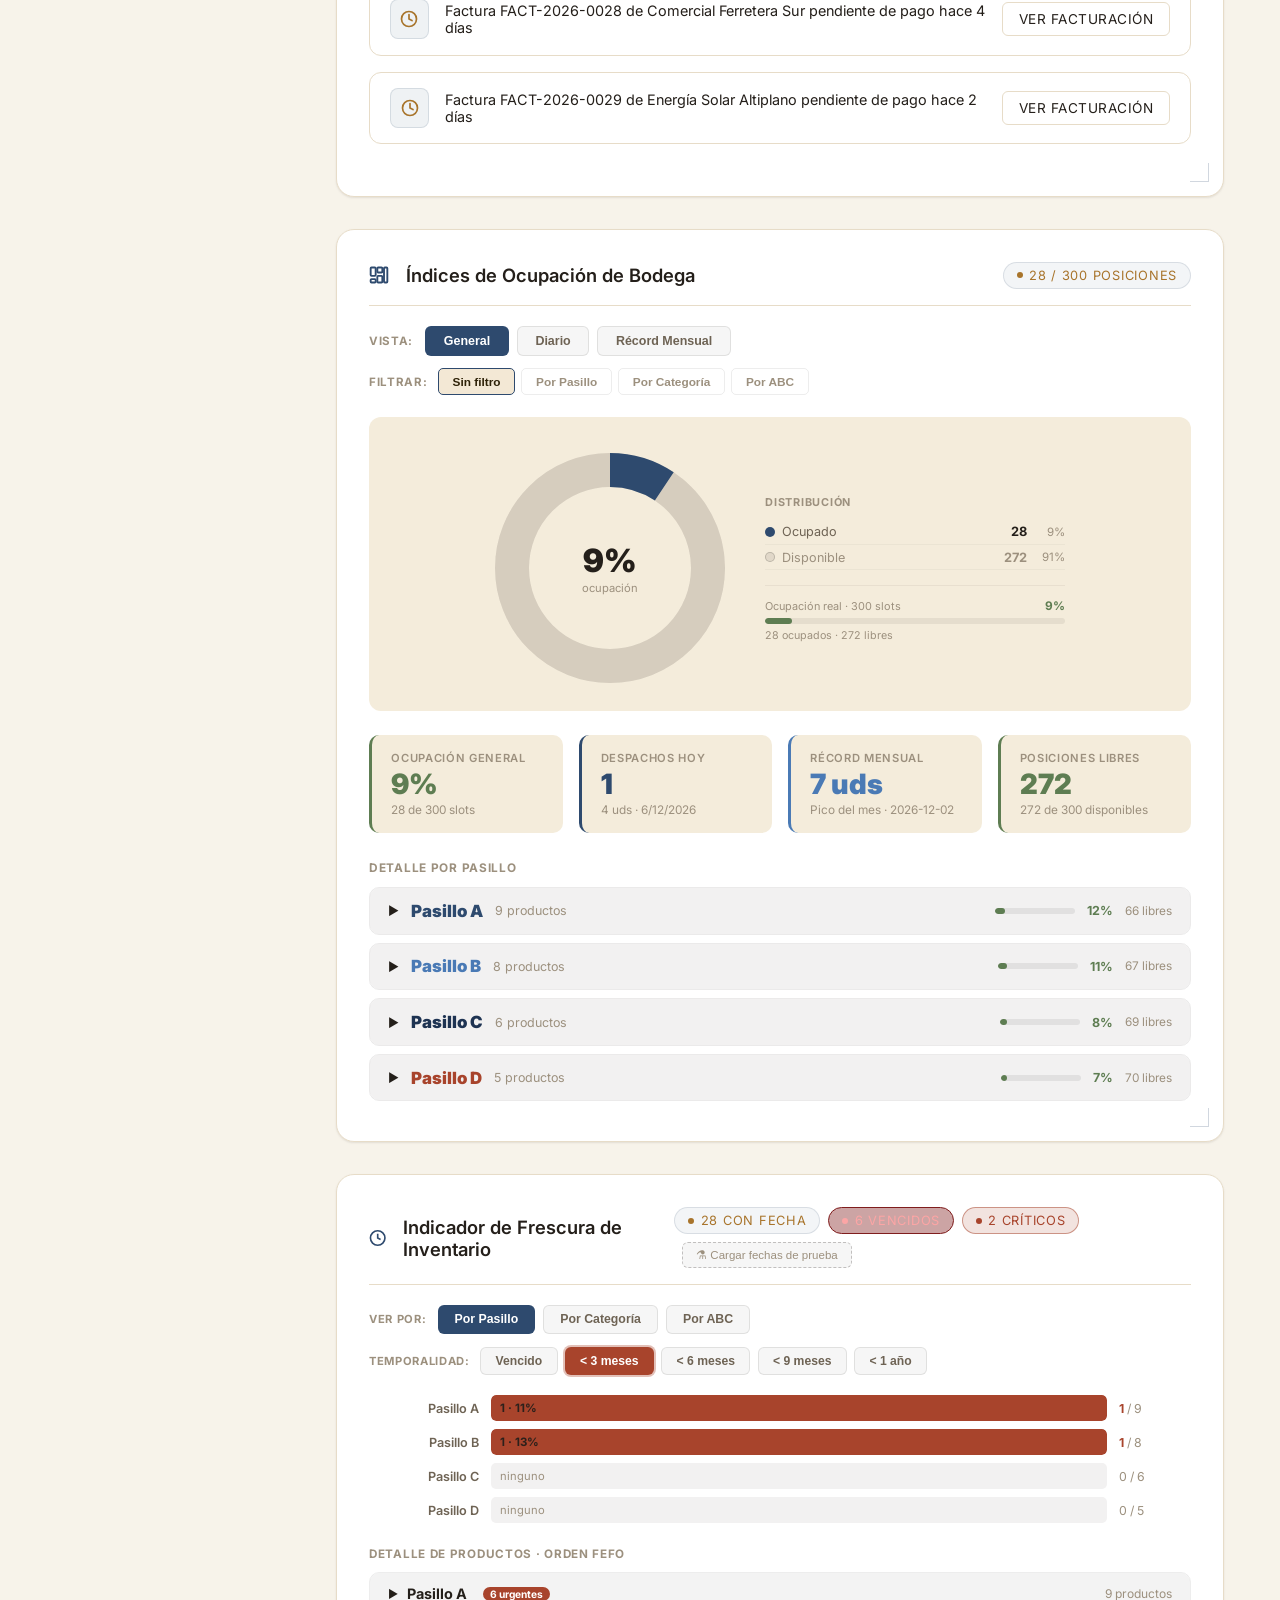
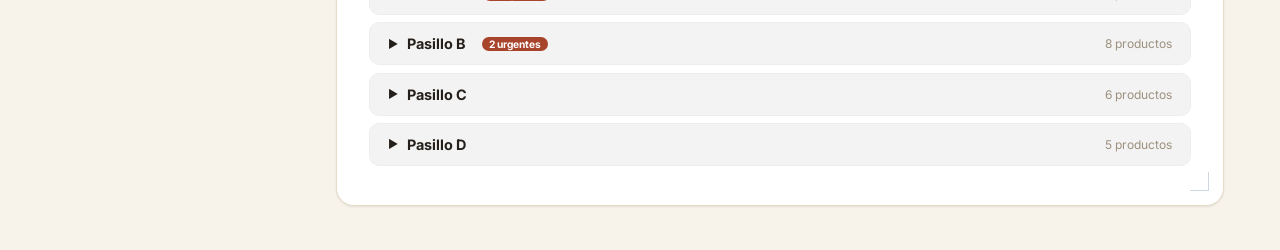
==== commit 319761f3: "Eliminar módulo de Compras temporalmente Leif está desarrollando una versión más completa del módulo" ====
--- a/index.html
+++ b/index.html
@@ -7,6 +7,7 @@
     <title>AUREO · Control & Logística de Ferretería Industrial</title>
     <meta name="description"
         content="Sistema inteligente de optimización logística, inventarios ABC y facturación para ferretería y suministros pesados de alta gama.">
+    <link rel="icon" type="image/svg+xml" href="favicon.svg">
     <link rel="stylesheet" href="styles.css">
 </head>
 
@@ -73,6 +74,18 @@
                     </a>
                 </li>
                 <li class="nav-item">
+                    <a class="nav-link" onclick="switchTab('clientes')" id="nav-clientes">
+                        <svg viewBox="0 0 24 24" fill="none" stroke="currentColor" stroke-width="2"
+                            stroke-linecap="round" stroke-linejoin="round">
+                            <path d="M17 21v-2a4 4 0 0 0-4-4H5a4 4 0 0 0-4 4v2" />
+                            <circle cx="9" cy="7" r="4" />
+                            <path d="M23 21v-2a4 4 0 0 0-3-3.87" />
+                            <path d="M16 3.13a4 4 0 0 1 0 7.75" />
+                        </svg>
+                        <span>Clientes</span>
+                    </a>
+                </li>
+                <li class="nav-item">
                     <a class="nav-link" onclick="switchTab('inventario')" id="nav-inventario">
                         <svg viewBox="0 0 24 24" fill="none" stroke="currentColor" stroke-width="2"
                             stroke-linecap="round" stroke-linejoin="round">
@@ -80,17 +93,6 @@
                             <path d="M21 12v7a2 2 0 0 1-2 2H5a2 2 0 0 1-2-2V5a2 2 0 0 1 2-2h11" />
                         </svg>
                         <span>Inventario</span>
-                    </a>
-                </li>
-                <li class="nav-item">
-                    <a class="nav-link" onclick="switchTab('compras')" id="nav-compras">
-                        <svg viewBox="0 0 24 24" fill="none" stroke="currentColor" stroke-width="2"
-                            stroke-linecap="round" stroke-linejoin="round">
-                            <circle cx="9" cy="21" r="1" />
-                            <circle cx="20" cy="21" r="1" />
-                            <path d="M1 1h4l2.68 13.39a2 2 0 0 0 2 1.61h9.72a2 2 0 0 0 2-1.61L23 6H6" />
-                        </svg>
-                        <span>Compras</span>
                     </a>
                 </li>
                 <li class="nav-item">
@@ -113,6 +115,16 @@
                             <path d="M21 12v7a2 2 0 0 1-2 2H5a2 2 0 0 1-2-2V5a2 2 0 0 1 2-2h11" />
                         </svg>
                         <span>Preparación de Pedidos</span>
+                    </a>
+                </li>
+                <li class="nav-item">
+                    <a class="nav-link" onclick="switchTab('reports')" id="nav-reports">
+                        <svg viewBox="0 0 24 24" fill="none" stroke="currentColor" stroke-width="2"
+                            stroke-linecap="round" stroke-linejoin="round">
+                            <path d="M3 3v18h18" />
+                            <path d="M18.7 8l-5.1 5.1-2.8-2.8L7 14" />
+                        </svg>
+                        <span>Reportes</span>
                     </a>
                 </li>
                 <li class="nav-item">
@@ -163,10 +175,20 @@
         </div>
     </aside>
 
+    <!-- Overlay del drawer móvil -->
+    <div class="sidebar-overlay" id="sidebar-overlay" onclick="closeMobileNav()"></div>
+
     <!-- Main Wrapper -->
     <div class="main-wrapper">
         <!-- Top Header -->
         <header class="top-header">
+            <button type="button" class="mobile-nav-toggle" id="mobile-nav-toggle" onclick="toggleMobileNav()" aria-label="Abrir menú">
+                <svg viewBox="0 0 24 24" stroke="currentColor" stroke-width="2" stroke-linecap="round" fill="none" aria-hidden="true">
+                    <line x1="3" y1="6" x2="21" y2="6" />
+                    <line x1="3" y1="12" x2="21" y2="12" />
+                    <line x1="3" y1="18" x2="21" y2="18" />
+                </svg>
+            </button>
             <div class="page-title-section">
                 <h1 id="header-view-title">Dashboard Operativo</h1>
                 <p id="header-view-desc">Análisis general y rendimiento de inventario en tiempo real.</p>
@@ -394,6 +416,9 @@
                 </div>
             </div>
 
+            <!-- Proactive alerts panel (rendered dynamically, alerts.js) -->
+            <div id="dashboard-alerts-section" style="margin-top:2rem;"></div>
+
             <!-- Occupancy indices (rendered dynamically) -->
             <div id="dashboard-occupancy-section" style="margin-top:2rem;"></div>
 
@@ -492,11 +517,12 @@
                                     <circle cx="12" cy="7" r="4" />
                                 </svg>
                                 <input type="text" class="form-input" id="invoice-client-name" value="Juan Díaz"
-                                    oninput="updateInvoicePreview()">
+                                    list="clients-datalist" autocomplete="off" oninput="updateInvoicePreview()">
+                                <datalist id="clients-datalist"></datalist>
                             </div>
                         </div>
                         <div class="form-group">
-                            <label class="form-label" for="invoice-client-id">R.U.T / Identificación Fiscal</label>
+                            <label class="form-label" for="invoice-client-id">NIT / Identificación Fiscal</label>
                             <div class="input-wrapper">
                                 <svg viewBox="0 0 24 24">
                                     <rect x="3" y="4" width="18" height="16" rx="2" ry="2" />
@@ -504,7 +530,7 @@
                                     <line x1="7" y1="12" x2="17" y2="12" />
                                     <line x1="7" y1="16" x2="13" y2="16" />
                                 </svg>
-                                <input type="text" class="form-input" id="invoice-client-id" value="RUT-12.845.922-K"
+                                <input type="text" class="form-input" id="invoice-client-id" value="CC 79.845.922"
                                     oninput="updateInvoicePreview()">
                             </div>
                         </div>
@@ -590,7 +616,7 @@
                                     id="invoice-corp-sub">Suministros de Acero e Ingeniería</span>
                             </div>
                             <div class="invoice-meta">
-                                <span class="invoice-number-label">Boleta de Suministro</span>
+                                <span class="invoice-number-label">Factura de Suministro</span>
                                 <div class="invoice-number" id="preview-invoice-number">FACT-2026-0001</div>
                                 <div class="invoice-date" id="preview-invoice-date">31/05/2026</div>
                             </div>
@@ -603,7 +629,7 @@
                         <div class="invoice-client-summary">
                             <div class="client-summary-title">Cliente / Despacho</div>
                             <div class="client-summary-name" id="preview-client-name">Juan Díaz</div>
-                            <div class="client-summary-details" id="preview-client-id">RUT-12.845.922-K</div>
+                            <div class="client-summary-details" id="preview-client-id">CC 79.845.922</div>
                         </div>
 
                         <!-- Items list inside receipt -->
@@ -630,6 +656,18 @@
                                 <span class="totals-value" id="preview-grand-total">$0.00</span>
                             </div>
                         </div>
+
+                        <!-- DIAN — Facturación Electrónica (simulada para la demo) -->
+                        <div class="invoice-dian-block" style="margin-top: 1rem; padding-top: 0.85rem; border-top: 1px dashed var(--border-subtle); display: flex; gap: 0.75rem; align-items: center;">
+                            <div id="preview-cufe-qr" aria-hidden="true"
+                                style="width: 54px; height: 54px; flex-shrink: 0; border-radius: 6px; background-image: conic-gradient(#111 0 25%, #fff 0 50%, #111 0 75%, #fff 0 100%); background-size: 9px 9px; border: 1px solid var(--border-subtle);"></div>
+                            <div style="min-width: 0;">
+                                <div style="font-size: 0.62rem; letter-spacing: 0.04em; text-transform: uppercase; color: var(--text-muted);">Factura Electrónica de Venta · DIAN</div>
+                                <div style="font-size: 0.62rem; color: var(--text-muted); margin-top: 2px;">CUFE</div>
+                                <div id="preview-cufe" style="font-size: 0.6rem; line-height: 1.35; word-break: break-all; color: var(--text-secondary); font-family: monospace;">—</div>
+                                <div style="font-size: 0.58rem; color: var(--text-muted); margin-top: 3px;">Resolución DIAN 18760000001 · Rango FACT-1 al FACT-5000</div>
+                            </div>
+                        </div>
                     </div>
 
                     <!-- Receipt Actions Footer -->
@@ -652,6 +690,45 @@
                             Despachar y Cobrar
                         </button>
                     </div>
+                </div>
+            </div>
+        </section>
+
+        <!-- CLIENTES VIEW (CRM ligero) -->
+        <section class="page-container" id="clientes-view">
+            <div class="card">
+                <!-- Search Controls -->
+                <div class="table-controls">
+                    <div class="search-filter-group">
+                        <div class="input-wrapper" style="flex: 1;">
+                            <svg viewBox="0 0 24 24">
+                                <circle cx="11" cy="11" r="8" />
+                                <line x1="21" y1="21" x2="16.65" y2="16.65" />
+                            </svg>
+                            <input type="text" class="form-input" id="clientes-search"
+                                placeholder="Buscar por nombre o NIT / identificación..."
+                                oninput="filterClientes()">
+                        </div>
+                    </div>
+                </div>
+
+                <!-- Clients Table -->
+                <div class="table-responsive">
+                    <table class="custom-table" id="clientes-table">
+                        <thead>
+                            <tr>
+                                <th>Nombre</th>
+                                <th>NIT / Identificación</th>
+                                <th style="text-align: center;">Compras</th>
+                                <th>Última Compra</th>
+                                <th style="text-align: right;">Valor Total Histórico</th>
+                                <th style="text-align: right;">Acciones</th>
+                            </tr>
+                        </thead>
+                        <tbody id="clientes-table-body">
+                            <!-- Populated dynamically from clients.js -->
+                        </tbody>
+                    </table>
                 </div>
             </div>
         </section>
@@ -785,6 +862,22 @@
                         <span class="stat-trend up" id="abc-misplaced-count">0 mal ubicados</span>
                         <span class="stat-period">optimización WMS</span>
                     </div>
+                </div>
+            </div>
+
+            <!-- Pareto ABC Chart -->
+            <div class="card" style="margin-bottom: 1.5rem;">
+                <div class="card-header">
+                    <h2 class="card-title">
+                        <svg viewBox="0 0 24 24" fill="none" stroke="currentColor" stroke-width="2"
+                            stroke-linecap="round" stroke-linejoin="round">
+                            <line x1="18" y1="20" x2="18" y2="10" /><line x1="12" y1="20" x2="12" y2="4" /><line x1="6" y1="20" x2="6" y2="14" /><line x1="2" y1="20" x2="22" y2="20" />
+                        </svg>
+                        Gráfico de Pareto ABC
+                    </h2>
+                </div>
+                <div style="overflow-x: auto;">
+                    <svg id="abc-pareto-svg" viewBox="0 0 500 280" style="width: 100%; min-width: 300px; height: auto; display: block;"></svg>
                 </div>
             </div>
 
@@ -930,6 +1023,28 @@
             <div id="picking-content"></div>
         </section>
 
+        <!-- REPORTES VIEW -->
+        <section class="page-container" id="reports-view">
+            <!-- Sub-pestañas del módulo -->
+            <div class="picking-subtabs">
+                <button class="picking-subtab active" id="repsub-ventas" onclick="switchReportSub('ventas')">
+                    Ventas
+                </button>
+                <button class="picking-subtab" id="repsub-rotacion" onclick="switchReportSub('rotacion')">
+                    Rotación
+                </button>
+                <button class="picking-subtab" id="repsub-rentabilidad" onclick="switchReportSub('rentabilidad')">
+                    Rentabilidad
+                </button>
+                <button class="picking-subtab" id="repsub-clientes" onclick="switchReportSub('clientes')">
+                    Por Cliente
+                </button>
+            </div>
+
+            <!-- Contenido dinámico de la sub-pestaña activa -->
+            <div id="reports-content"></div>
+        </section>
+
         <!-- INVENTARIO VIEW -->
         <section class="page-container" id="inventario-view">
             <div class="dataentry-tabs" id="inventario-tabs"></div>
@@ -942,23 +1057,6 @@
                         <path d="M21 12v7a2 2 0 0 1-2 2H5a2 2 0 0 1-2-2V5a2 2 0 0 1 2-2h11" />
                     </svg>
                     <h3>Inventario</h3>
-                    <p>Selecciona un apartado para comenzar.</p>
-                </div>
-            </div>
-        </section>
-
-        <!-- COMPRAS VIEW -->
-        <section class="page-container" id="compras-view">
-            <div class="dataentry-tabs" id="compras-tabs"></div>
-            <div id="compras-content">
-                <div class="dataentry-placeholder">
-                    <svg viewBox="0 0 24 24" fill="none" stroke="currentColor" stroke-width="1.5" stroke-linecap="round"
-                        stroke-linejoin="round">
-                        <circle cx="9" cy="21" r="1" />
-                        <circle cx="20" cy="21" r="1" />
-                        <path d="M1 1h4l2.68 13.39a2 2 0 0 0 2 1.61h9.72a2 2 0 0 0 2-1.61L23 6H6" />
-                    </svg>
-                    <h3>Compras a Proveedores</h3>
                     <p>Selecciona un apartado para comenzar.</p>
                 </div>
             </div>
@@ -1008,7 +1106,7 @@
                     <div class="form-row">
                         <div class="form-group">
                             <label class="form-label" for="settings-company-name">Razón Social Ferretería</label>
-                            <input type="text" class="form-input" id="settings-company-name" value="Aureo S.A.">
+                            <input type="text" class="form-input" id="settings-company-name" value="Aureo S.A.S.">
                         </div>
                         <div class="form-group">
                             <label class="form-label" for="settings-company-slogan">Eslogan Comercial / Giro</label>
@@ -1020,16 +1118,15 @@
                         <div class="form-group">
                             <label class="form-label" for="settings-company-currency">Divisa de Operación</label>
                             <select class="form-select" id="settings-company-currency">
-                                <option value="USD">Dólar Comercial ($)</option>
-                                <option value="EUR">Euro Siderúrgico (€)</option>
-                                <option value="CLP">Peso Chileno ($)</option>
+                                <option value="COP" selected>Peso Colombiano ($)</option>
+                                <option value="USD">Dólar ($)</option>
+                                <option value="EUR">Euro (€)</option>
                                 <option value="MXN">Peso Mexicano ($)</option>
-                                <option value="COP">Peso Colombiano ($)</option>
                             </select>
                         </div>
                         <div class="form-group">
-                            <label class="form-label" for="settings-company-tax-id">R.U.T / Registro Tributario</label>
-                            <input type="text" class="form-input" id="settings-company-tax-id" value="RUT-77.928.344-9">
+                            <label class="form-label" for="settings-company-tax-id">NIT / Registro Tributario</label>
+                            <input type="text" class="form-input" id="settings-company-tax-id" value="NIT 901.456.789-0">
                         </div>
                     </div>
                     <div
@@ -1043,7 +1140,76 @@
                     </div>
                 </form>
             </div>
+
+            <!-- PERMISOS GRANULARES (solo admin) -->
+            <div class="card" id="permisos-card" style="max-width: 960px; margin: 2rem auto 0; display:none;">
+                <div class="card-header"
+                    style="border-bottom: 1px solid var(--border-subtle); padding-bottom: 1rem; margin-bottom: 1.5rem;">
+                    <h2 class="card-title">
+                        <svg viewBox="0 0 24 24" fill="none" stroke="currentColor" stroke-width="2.5"
+                            stroke-linecap="round" stroke-linejoin="round">
+                            <rect x="3" y="11" width="18" height="11" rx="2" ry="2" />
+                            <path d="M7 11V7a5 5 0 0 1 10 0v4" />
+                        </svg>
+                        Permisos Granulares por Rol
+                    </h2>
+                </div>
+
+                <div id="permisos-table-wrap" style="overflow-x: auto;"></div>
+
+                <div style="margin-top: 1.25rem; display: flex; justify-content: flex-end; gap: 0.75rem;">
+                    <button type="button" class="btn btn-secondary" onclick="openAddRoleModal()">Agregar Rol</button>
+                    <button type="button" class="btn btn-primary" onclick="savePermisos()">Guardar Cambios</button>
+                </div>
+
+                <div style="margin-top: 2rem; border-top: 1px solid var(--border-subtle); padding-top: 1.5rem;">
+                    <h3 class="form-label" style="font-weight: 700; margin-bottom: 0.75rem;">Asignar Rol a Usuario</h3>
+                    <p style="color: var(--text-muted); font-size: 0.85rem; margin-bottom: 1rem;">
+                        Reasigna a cuál de los roles definidos arriba queda vinculado cada usuario de la demo
+                        (usuario y contraseña no cambian).
+                    </p>
+                    <div id="permisos-user-assign-wrap"></div>
+                    <div style="margin-top: 0.75rem; display: flex; justify-content: flex-end;">
+                        <button type="button" class="btn btn-secondary" onclick="saveUserRoleAssignments()">Guardar
+                            Asignación</button>
+                    </div>
+                </div>
+            </div>
         </section>
+    </div>
+
+    <!-- AGREGAR ROL PERSONALIZADO MODAL -->
+    <div class="modal-overlay" id="add-role-modal">
+        <div class="modal-content">
+            <div class="modal-header">
+                <h3 class="modal-title">Agregar Rol Personalizado</h3>
+                <button class="modal-close-btn" onclick="closeAddRoleModal()">
+                    <svg viewBox="0 0 24 24">
+                        <line x1="18" y1="6" x2="6" y2="18" />
+                        <line x1="6" y1="6" x2="18" y2="18" />
+                    </svg>
+                </button>
+            </div>
+
+            <form id="add-role-form" onsubmit="createCustomRole(event)">
+                <div class="form-group">
+                    <label class="form-label" for="add-role-name">Nombre del Rol</label>
+                    <input type="text" class="form-input" id="add-role-name" required
+                        placeholder="Ej: Supervisor de Turno">
+                </div>
+
+                <div class="form-group">
+                    <label class="form-label">Módulos Permitidos</label>
+                    <div id="add-role-tabs-wrap"
+                        style="display: grid; grid-template-columns: 1fr 1fr; gap: 0.25rem 1rem;"></div>
+                </div>
+
+                <div class="modal-footer">
+                    <button type="button" class="btn btn-secondary" onclick="closeAddRoleModal()">Cancelar</button>
+                    <button type="submit" class="btn btn-primary">Crear Rol</button>
+                </div>
+            </form>
+        </div>
     </div>
 
     <!-- PRODUCT DETAIL ADD / EDIT MODAL -->
@@ -1183,6 +1349,76 @@
         </div>
     </div>
 
+    <!-- CLIENT DETAIL MODAL (ficha de cliente, historial y notas) -->
+    <div class="modal-overlay" id="client-detail-modal">
+        <div class="modal-content modal-content-lg">
+            <div class="modal-header">
+                <h3 class="modal-title">Ficha de Cliente</h3>
+                <button class="modal-close-btn" onclick="closeClientDetail()">
+                    <svg viewBox="0 0 24 24">
+                        <line x1="18" y1="6" x2="6" y2="18" />
+                        <line x1="6" y1="6" x2="18" y2="18" />
+                    </svg>
+                </button>
+            </div>
+
+            <div class="form-row">
+                <div class="form-group">
+                    <label class="form-label">Nombre / Razón Social</label>
+                    <div id="client-detail-name"
+                        style="font-weight: 700; font-size: 1.05rem; color: var(--text-primary);">—</div>
+                </div>
+                <div class="form-group">
+                    <label class="form-label">NIT / Identificación</label>
+                    <div id="client-detail-nit"
+                        style="font-family: 'JetBrains Mono', monospace; color: var(--text-secondary);">—</div>
+                </div>
+            </div>
+
+            <div class="stats-grid" style="margin: 0.5rem 0 1.5rem;">
+                <div class="card stat-card stat-cyan">
+                    <div class="stat-header"><span class="stat-title"># Compras</span></div>
+                    <div class="stat-value" id="client-detail-count">0</div>
+                </div>
+                <div class="card stat-card stat-gold">
+                    <div class="stat-header"><span class="stat-title">Última Compra</span></div>
+                    <div class="stat-value" id="client-detail-last" style="font-size: 1.1rem;">—</div>
+                </div>
+                <div class="card stat-card stat-emerald">
+                    <div class="stat-header"><span class="stat-title">Valor Total Histórico</span></div>
+                    <div class="stat-value" id="client-detail-total" style="font-size: 1.1rem;">$0</div>
+                </div>
+            </div>
+
+            <h3 class="form-label" style="font-weight: 700; margin-bottom: 0.75rem;">Historial de Facturas</h3>
+            <div class="table-responsive" style="max-height: 260px; overflow-y: auto;">
+                <table class="custom-table" style="font-size: 0.85rem;">
+                    <thead>
+                        <tr>
+                            <th>Factura</th>
+                            <th>Fecha</th>
+                            <th style="text-align: center;">Ítems</th>
+                            <th style="text-align: right;">Total</th>
+                        </tr>
+                    </thead>
+                    <tbody id="client-detail-history-body"></tbody>
+                </table>
+            </div>
+
+            <div class="form-group" style="margin-top: 1.5rem;">
+                <label class="form-label" for="client-detail-notas">Notas Comerciales</label>
+                <textarea class="form-input" id="client-detail-notas" rows="4"
+                    placeholder="Notas internas sobre este cliente..."
+                    style="resize: vertical; font-family: inherit;"></textarea>
+            </div>
+
+            <div class="modal-footer">
+                <button type="button" class="btn btn-secondary" onclick="closeClientDetail()">Cerrar</button>
+                <button type="button" class="btn btn-primary" onclick="saveClientNotes()">Guardar Notas</button>
+            </div>
+        </div>
+    </div>
+
     <!-- PICKING DETAIL / PREPARACIÓN INTERACTIVA MODAL -->
     <div class="modal-overlay" id="picking-modal">
         <div class="modal-content modal-content-lg">
@@ -1205,15 +1441,58 @@
     <div class="toast-container" id="toast-container"></div>
 
     <!-- SheetJS — lectura de archivos Excel (.xlsx / .xls) -->
-    <script src="https://cdn.sheetjs.com/xlsx-0.20.3/package/dist/xlsx.full.min.js"></script>
+    <script src="https://cdn.sheetjs.com/xlsx-0.20.3/package/dist/xlsx.full.min.js"
+        integrity="sha384-EnyY0/GSHQGSxSgMwaIPzSESbqoOLSexfnSMN2AP+39Ckmn92stwABZynq1JyzdT"
+        crossorigin="anonymous" referrerpolicy="no-referrer"></script>
     <!-- Guardia de sesión y control de acceso por rol (debe ir ANTES de app.js) -->
     <script src="auth.js"></script>
     <!-- Data ficticia del demo comercial (debe ir ANTES de app.js) -->
     <script src="demo-data.js"></script>
-    <!-- Script Application Logic -->
-    <script src="app.js"></script>
-
-    <script src="compras.js"></script>
+    <!-- Script Application Logic — dividido en módulos por dominio (antes era un único app.js) -->
+    <script src="core.js"></script>
+    <script src="clients.js"></script>
+    <script src="alerts.js"></script>
+    <script src="inventory.js"></script>
+    <script src="data-entry.js"></script>
+    <script src="wms.js"></script>
+    <script src="dashboard.js"></script>
+    <script src="inventory-ui.js"></script>
+    <script src="invoicing.js"></script>
+    <script src="picking.js"></script>
+    <script src="reports.js"></script>
+    <script src="permissions.js"></script>
+    <!-- Melyor: socio operativo de IA, widget de chat flotante (fase 2).
+         Backend serverless en api/melyor-chat.js — sin ANTHROPIC_API_KEY
+         configurada, muestra un mensaje de "no disponible" en vez de fallar. -->
+    <script src="melyor.js"></script>
+
+    <!-- Drawer de navegación móvil / tablet -->
+    <script>
+        (function () {
+            var sidebar = document.querySelector('.sidebar');
+            var overlay = document.getElementById('sidebar-overlay');
+            var toggle = document.getElementById('mobile-nav-toggle');
+            window.toggleMobileNav = function () {
+                if (!sidebar) return;
+                var open = sidebar.classList.toggle('open');
+                if (overlay) overlay.classList.toggle('show', open);
+                if (toggle) toggle.setAttribute('aria-label', open ? 'Cerrar menú' : 'Abrir menú');
+            };
+            window.closeMobileNav = function () {
+                if (sidebar) sidebar.classList.remove('open');
+                if (overlay) overlay.classList.remove('show');
+                if (toggle) toggle.setAttribute('aria-label', 'Abrir menú');
+            };
+            // Cerrar el drawer al elegir una sección
+            document.querySelectorAll('.sidebar .nav-link').forEach(function (link) {
+                link.addEventListener('click', window.closeMobileNav);
+            });
+            // Cerrar con Escape
+            document.addEventListener('keydown', function (e) {
+                if (e.key === 'Escape') window.closeMobileNav();
+            });
+        })();
+    </script>
 </body>
 
 </html>
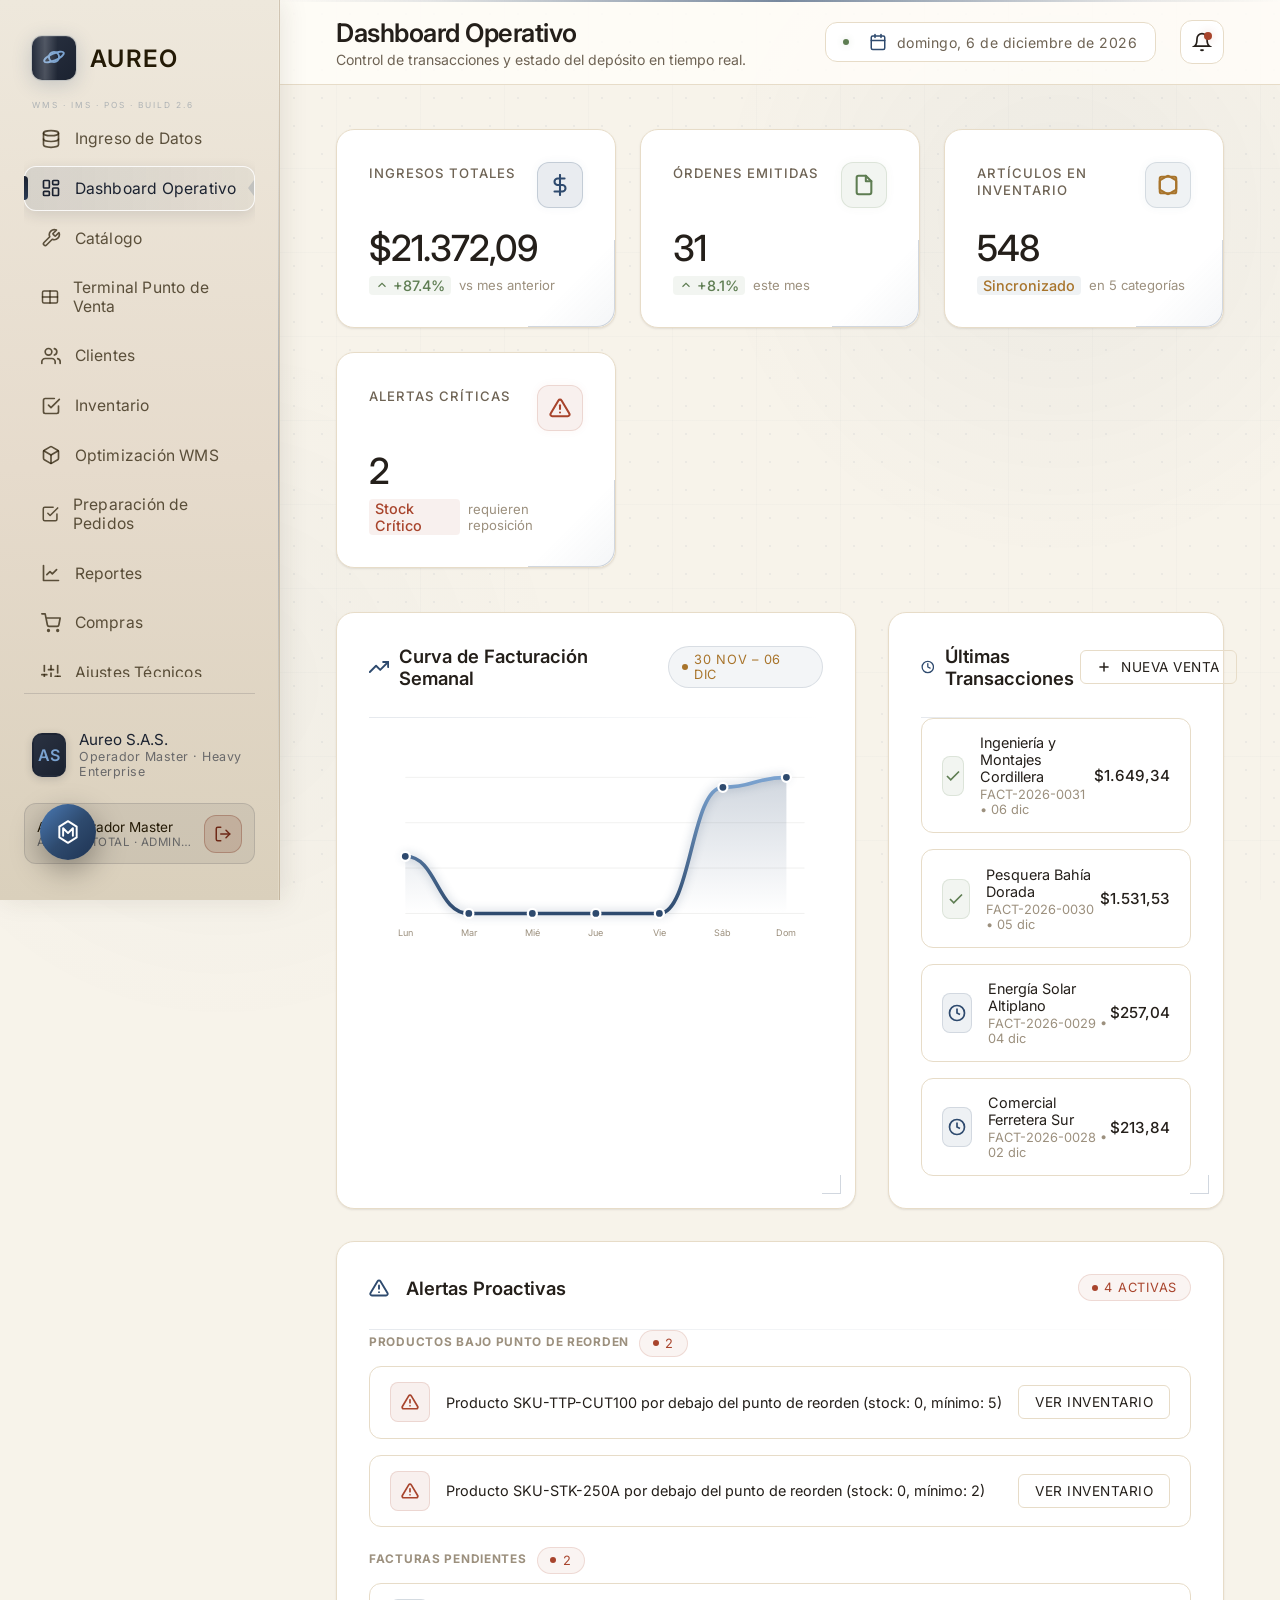
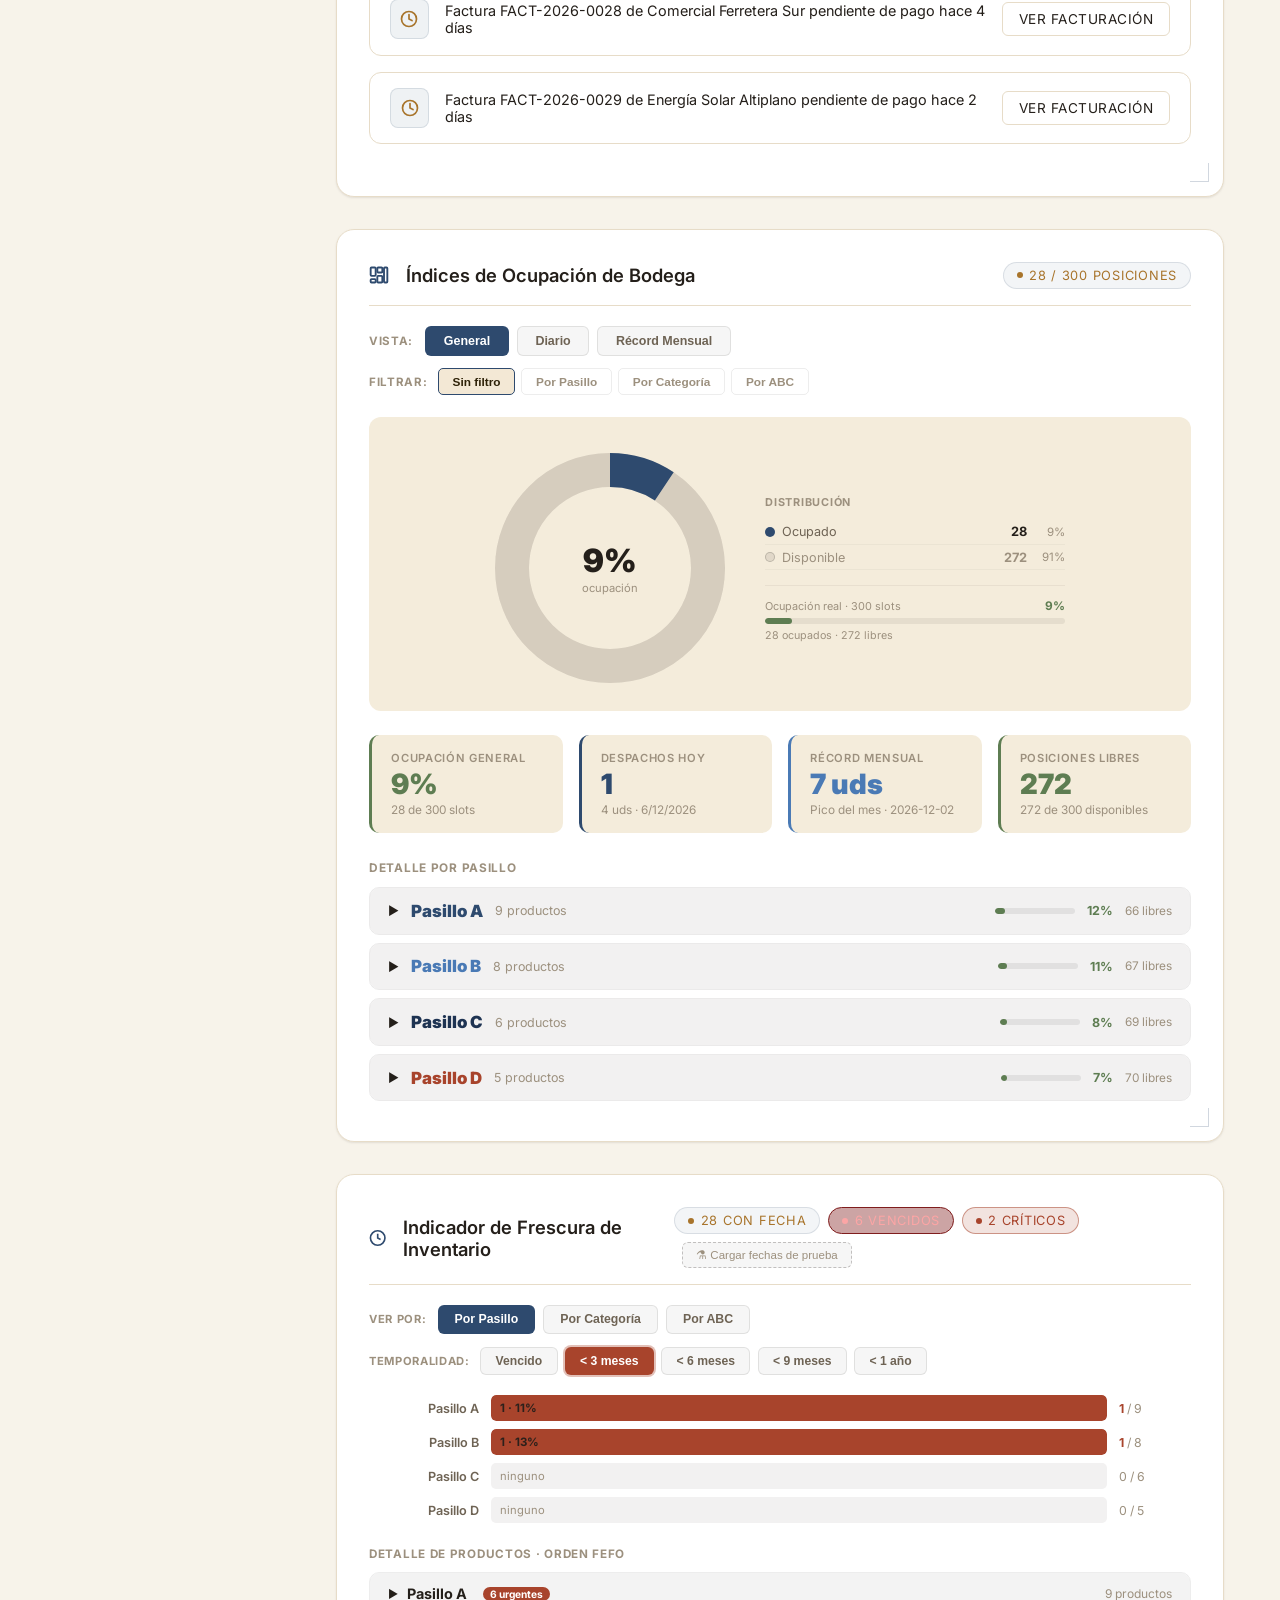
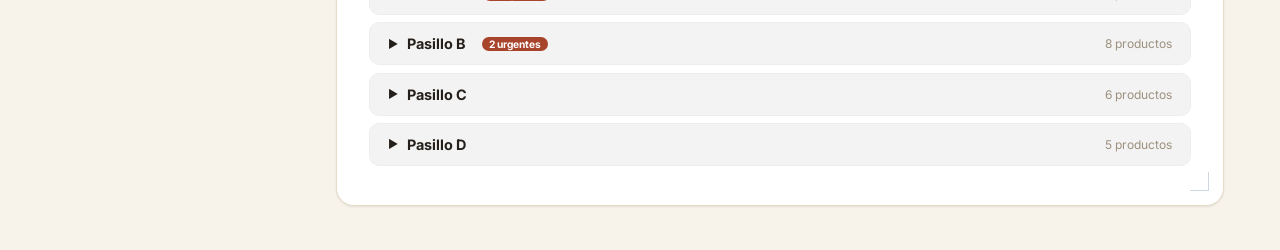
==== commit 63de417b: "version actualizada de aureo-demo Se integra el módulo de Compras a Proveedores (compras.js, ya inco" ====
--- a/index.html
+++ b/index.html
@@ -128,6 +128,17 @@
                     </a>
                 </li>
                 <li class="nav-item">
+                    <a class="nav-link" onclick="switchTab('purchasing')" id="nav-purchasing">
+                        <svg viewBox="0 0 24 24" fill="none" stroke="currentColor" stroke-width="2"
+                            stroke-linecap="round" stroke-linejoin="round">
+                            <circle cx="9" cy="21" r="1" />
+                            <circle cx="20" cy="21" r="1" />
+                            <path d="M1 1h4l2.68 13.39a2 2 0 0 0 2 1.61h9.72a2 2 0 0 0 2-1.61L23 6H6" />
+                        </svg>
+                        <span>Compras</span>
+                    </a>
+                </li>
+                <li class="nav-item">
                     <a class="nav-link" onclick="switchTab('settings')" id="nav-settings">
                         <svg viewBox="0 0 24 24" fill="none" stroke="currentColor" stroke-width="2"
                             stroke-linecap="round" stroke-linejoin="round">
@@ -1045,6 +1056,12 @@
             <div id="reports-content"></div>
         </section>
 
+        <!-- COMPRAS VIEW -->
+        <section class="page-container" id="purchasing-view">
+            <div class="dataentry-tabs" id="compras-tabs"></div>
+            <div id="compras-content"></div>
+        </section>
+
         <!-- INVENTARIO VIEW -->
         <section class="page-container" id="inventario-view">
             <div class="dataentry-tabs" id="inventario-tabs"></div>
@@ -1460,6 +1477,7 @@
     <script src="invoicing.js"></script>
     <script src="picking.js"></script>
     <script src="reports.js"></script>
+    <script src="compras.js"></script>
     <script src="permissions.js"></script>
     <!-- Melyor: socio operativo de IA, widget de chat flotante (fase 2).
          Backend serverless en api/melyor-chat.js — sin ANTHROPIC_API_KEY
--- a/styles.css
+++ b/styles.css
@@ -3174,62 +3174,187 @@
 }
 
 /* ==========================================================================
-   MÓDULO: COMPRAS A PROVEEDORES
+   RESPONSIVE — MÓVIL / TABLET (drawer + stacking)
+   Habilita la demo en celular y tablet. Sidebar -> drawer off-canvas.
    ========================================================================== */
 
-.compras-toolbar {
-    display: flex;
-    justify-content: space-between;
-    align-items: center;
-    gap: 1rem;
-    flex-wrap: wrap;
-    margin-top: 1.25rem;
-}
-
+/* Botón hamburguesa — oculto en escritorio, visible en modo drawer */
+.mobile-nav-toggle {
+    display: none;
+    align-items: center;
+    justify-content: center;
+    width: 42px;
+    height: 42px;
+    border: 1px solid var(--border-subtle);
+    border-radius: var(--radius-md);
+    background: var(--bg-surface);
+    color: var(--text-primary);
+    cursor: pointer;
+    flex-shrink: 0;
+    margin-right: 0.9rem;
+}
+.mobile-nav-toggle svg { width: 22px; height: 22px; stroke: currentColor; stroke-width: 2; fill: none; }
+
+/* Overlay del drawer */
+.sidebar-overlay {
+    display: none;
+    position: fixed;
+    inset: 0;
+    background: rgba(20, 18, 14, 0.5);
+    z-index: 100;
+    opacity: 0;
+    transition: opacity 0.25s ease;
+}
+.sidebar-overlay.show { display: block; opacity: 1; }
+
+/* ---- Tablet y móvil: sidebar como drawer off-canvas ---- */
+@media (max-width: 1024px) {
+    .sidebar {
+        transform: translateX(-100%);
+        transition: transform 0.28s cubic-bezier(0.4, 0, 0.2, 1);
+        box-shadow: 0 0 40px rgba(0, 0, 0, 0.25);
+        z-index: 101;
+    }
+    .sidebar.open { transform: translateX(0); }
+    .main-wrapper { margin-left: 0; }
+    .mobile-nav-toggle { display: inline-flex; }
+    .top-header { padding: 0 1.25rem; }
+}
+
+/* ---- Colapsar grids de 2 columnas + header flexible ---- */
+@media (max-width: 900px) {
+    /* padding desktop de .page-container (2.75rem 3.5rem = 44/56px) le come
+       112px de ancho a una pantalla de celular; es la causa raíz de varios
+       cortes marginales (botones, filas de detalle) en toda la app. */
+    .page-container {
+        padding: 1.75rem 1.25rem;
+    }
+    .dashboard-main-grid,
+    .invoice-split-layout,
+    .form-row {
+        grid-template-columns: 1fr !important;
+    }
+    /* Grids con columnas puestas inline por JS: requieren !important
+       para que el media query pueda ganarle al style inline. */
+    .resp-grid-2-900 { grid-template-columns: 1fr !important; }
+    .wms-kpi-row { grid-template-columns: repeat(2, 1fr) !important; }
+    .top-header {
+        height: auto;
+        min-height: var(--header-height);
+        padding: 0.85rem 1.25rem;
+        flex-wrap: wrap;
+        gap: 0.75rem;
+    }
+    .header-actions { gap: 0.75rem; flex-wrap: wrap; }
+    .page-title-section h1 { font-size: 1.3rem; }
+    .page-title-section p { font-size: 0.8rem; }
+    .warehouse-racks-grid { grid-template-columns: repeat(2, 1fr) !important; }
+}
+
+/* ---- Teléfono ---- */
+@media (max-width: 600px) {
+    .page-container { padding: 1.25rem 0.85rem; }
+    .date-badge { font-size: 0.78rem; padding: 0.5rem 0.8rem; }
+    .stat-value, .kpi-value { font-size: 1.6rem; }
+    .top-header { position: static; }
+    .warehouse-racks-grid { grid-template-columns: 1fr !important; }
+
+    /* Grids con columnas inline que colapsan a una sola en teléfono.
+       resp-collapse-600: filas de campos de formulario (picking, WMS).
+       kv-grid-2: grillas etiqueta/valor de 2 columnas.
+       wms-kpi-row: fila de KPIs de ocupación. */
+    .resp-collapse-600 { grid-template-columns: 1fr !important; }
+    .kv-grid-2 { grid-template-columns: 1fr !important; }
+    .wms-kpi-row { grid-template-columns: 1fr !important; }
+
+    /* Filas de acciones con align-self:flex-end fijo por inline style
+       (Exportar/Imprimir, etc.) se recortan en vez de apilarse. */
+    .table-controls > div[style*="align-self: flex-end"] {
+        align-self: stretch !important;
+        width: 100%;
+    }
+    .table-controls > div[style*="align-self: flex-end"] .btn {
+        flex: 1 1 auto;
+    }
+}
+
+/* ---- Grid blowout: por defecto un hijo de grid tiene min-width:auto,
+   así que aunque la columna sea 1fr, el track crece para caber el
+   contenido mínimo del hijo (una tabla ancha, texto sin wrap, etc.) y la
+   card termina más ancha que la pantalla. Forzamos min-width:0 en los
+   hijos de todo grid que colapsamos arriba. ---- */
+@media (max-width: 900px) {
+    .dashboard-main-grid > *,
+    .invoice-split-layout > *,
+    .form-row > *,
+    .resp-grid-2-900 > *,
+    .wms-kpi-row > *,
+    .warehouse-racks-grid > * {
+        min-width: 0;
+    }
+}
+@media (max-width: 600px) {
+    .resp-collapse-600 > *,
+    .kv-grid-2 > * {
+        min-width: 0;
+    }
+    /* Red de seguridad: cualquier tabla/contenido ancho que quede dentro
+       de una card en el celular escapa haciendo scroll horizontal propio
+       en vez de forzar el ancho de toda la página. */
+    .card {
+        overflow-x: auto;
+    }
+    /* .card-header es flex nowrap por defecto (título + botón de acción).
+       Sin wrap, el nuevo overflow-x:auto de .card lo deja desplazable en
+       vez de apilarse, cortando el título. Debe envolver, no scrollear. */
+    .card-header {
+        flex-wrap: wrap;
+        row-gap: 0.5rem;
+    }
+}
+
+/* Módulo Compras a Proveedores */
 .compras-group-row td {
-    background: rgba(46, 74, 110, 0.10);
+    background-color: var(--bg-subtle);
     font-weight: 600;
     color: var(--text-primary);
-    text-transform: uppercase;
-    letter-spacing: 1px;
-    font-size: 0.78rem;
-    padding: 0.7rem 1.5rem;
-}
-
-.compras-qty-input {
-    width: 90px;
-    padding: 0.45rem 0.6rem;
-}
-
-.compras-prov-select {
-    padding: 0.45rem 0.6rem;
-    min-width: 175px;
+    font-size: 0.82rem;
+    padding: 0.65rem 1.5rem;
 }
 
 .compras-detail-row td {
-    background: rgba(0, 0, 0, 0.12);
-    padding: 0.85rem 1.5rem;
+    padding: 1rem 1.5rem;
+    background-color: rgba(0, 0, 0, 0.05);
 }
 
 .compras-detail-table {
     width: 100%;
     border-collapse: collapse;
-    font-size: 0.83rem;
-}
-
-.compras-detail-table th {
-    text-align: left;
-    color: var(--text-muted);
-    font-weight: 500;
-    text-transform: uppercase;
-    letter-spacing: 1px;
-    font-size: 0.72rem;
-    padding: 0.45rem 0.75rem;
-    border-bottom: 1px solid var(--border-subtle);
-}
-
+}
+
+.compras-detail-table th,
 .compras-detail-table td {
     padding: 0.5rem 0.75rem;
+    font-size: 0.82rem;
+    text-align: left;
     border-bottom: 1px solid var(--border-subtle);
     color: var(--text-secondary);
-}
+}
+
+.compras-qty-input {
+    width: 80px;
+}
+
+.compras-prov-select {
+    min-width: 160px;
+}
+
+.compras-toolbar {
+    display: flex;
+    align-items: center;
+    justify-content: space-between;
+    gap: 1rem;
+    padding: 1rem 1.5rem;
+    border-top: 1px solid var(--border-subtle);
+    flex-wrap: wrap;
+}
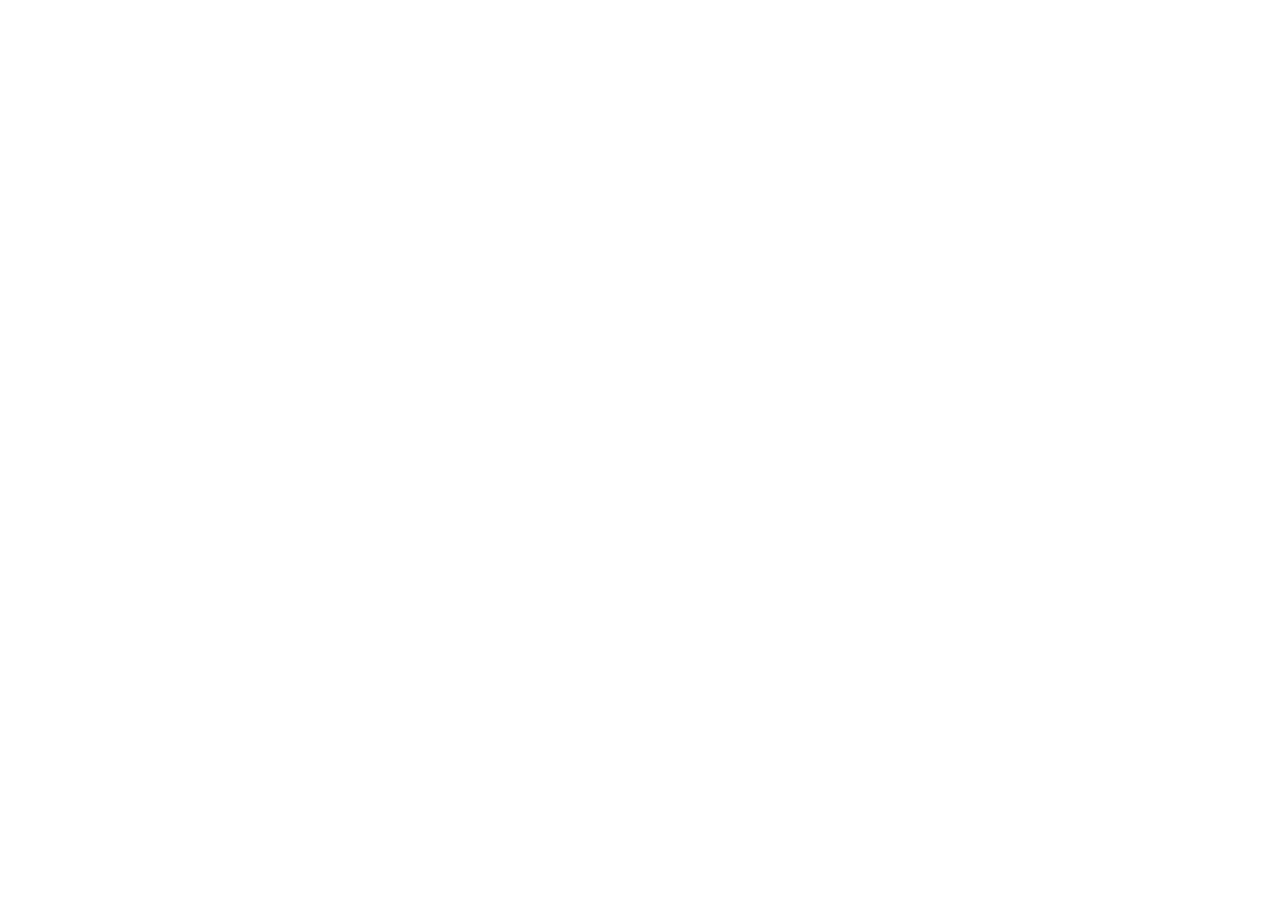
==== commit 50b8059f: "feat(demo): traer a aureo los cambios de aureo-demo (colombianización, DIAN, diseño, responsive) api" ====
--- a/index.html
+++ b/index.html
@@ -2,12 +2,12 @@
 <html lang="es">
 
 <head>
+    <script src="demo-gate.js"></script>
     <meta charset="UTF-8">
     <meta name="viewport" content="width=device-width, initial-scale=1.0">
     <title>AUREO · Control & Logística de Ferretería Industrial</title>
     <meta name="description"
         content="Sistema inteligente de optimización logística, inventarios ABC y facturación para ferretería y suministros pesados de alta gama.">
-    <link rel="icon" type="image/svg+xml" href="favicon.svg">
     <link rel="stylesheet" href="styles.css">
 </head>
 
@@ -1461,6 +1461,7 @@
     <script src="https://cdn.sheetjs.com/xlsx-0.20.3/package/dist/xlsx.full.min.js"
         integrity="sha384-EnyY0/GSHQGSxSgMwaIPzSESbqoOLSexfnSMN2AP+39Ckmn92stwABZynq1JyzdT"
         crossorigin="anonymous" referrerpolicy="no-referrer"></script>
+    <script src="demo-banner.js"></script>
     <!-- Guardia de sesión y control de acceso por rol (debe ir ANTES de app.js) -->
     <script src="auth.js"></script>
     <!-- Data ficticia del demo comercial (debe ir ANTES de app.js) -->
--- a/styles.css
+++ b/styles.css
@@ -3223,21 +3223,11 @@
 
 /* ---- Colapsar grids de 2 columnas + header flexible ---- */
 @media (max-width: 900px) {
-    /* padding desktop de .page-container (2.75rem 3.5rem = 44/56px) le come
-       112px de ancho a una pantalla de celular; es la causa raíz de varios
-       cortes marginales (botones, filas de detalle) en toda la app. */
-    .page-container {
-        padding: 1.75rem 1.25rem;
-    }
     .dashboard-main-grid,
     .invoice-split-layout,
     .form-row {
-        grid-template-columns: 1fr !important;
+        grid-template-columns: 1fr;
     }
-    /* Grids con columnas puestas inline por JS: requieren !important
-       para que el media query pueda ganarle al style inline. */
-    .resp-grid-2-900 { grid-template-columns: 1fr !important; }
-    .wms-kpi-row { grid-template-columns: repeat(2, 1fr) !important; }
     .top-header {
         height: auto;
         min-height: var(--header-height);
@@ -3248,69 +3238,13 @@
     .header-actions { gap: 0.75rem; flex-wrap: wrap; }
     .page-title-section h1 { font-size: 1.3rem; }
     .page-title-section p { font-size: 0.8rem; }
-    .warehouse-racks-grid { grid-template-columns: repeat(2, 1fr) !important; }
 }
 
 /* ---- Teléfono ---- */
 @media (max-width: 600px) {
-    .page-container { padding: 1.25rem 0.85rem; }
     .date-badge { font-size: 0.78rem; padding: 0.5rem 0.8rem; }
     .stat-value, .kpi-value { font-size: 1.6rem; }
     .top-header { position: static; }
-    .warehouse-racks-grid { grid-template-columns: 1fr !important; }
-
-    /* Grids con columnas inline que colapsan a una sola en teléfono.
-       resp-collapse-600: filas de campos de formulario (picking, WMS).
-       kv-grid-2: grillas etiqueta/valor de 2 columnas.
-       wms-kpi-row: fila de KPIs de ocupación. */
-    .resp-collapse-600 { grid-template-columns: 1fr !important; }
-    .kv-grid-2 { grid-template-columns: 1fr !important; }
-    .wms-kpi-row { grid-template-columns: 1fr !important; }
-
-    /* Filas de acciones con align-self:flex-end fijo por inline style
-       (Exportar/Imprimir, etc.) se recortan en vez de apilarse. */
-    .table-controls > div[style*="align-self: flex-end"] {
-        align-self: stretch !important;
-        width: 100%;
-    }
-    .table-controls > div[style*="align-self: flex-end"] .btn {
-        flex: 1 1 auto;
-    }
-}
-
-/* ---- Grid blowout: por defecto un hijo de grid tiene min-width:auto,
-   así que aunque la columna sea 1fr, el track crece para caber el
-   contenido mínimo del hijo (una tabla ancha, texto sin wrap, etc.) y la
-   card termina más ancha que la pantalla. Forzamos min-width:0 en los
-   hijos de todo grid que colapsamos arriba. ---- */
-@media (max-width: 900px) {
-    .dashboard-main-grid > *,
-    .invoice-split-layout > *,
-    .form-row > *,
-    .resp-grid-2-900 > *,
-    .wms-kpi-row > *,
-    .warehouse-racks-grid > * {
-        min-width: 0;
-    }
-}
-@media (max-width: 600px) {
-    .resp-collapse-600 > *,
-    .kv-grid-2 > * {
-        min-width: 0;
-    }
-    /* Red de seguridad: cualquier tabla/contenido ancho que quede dentro
-       de una card en el celular escapa haciendo scroll horizontal propio
-       en vez de forzar el ancho de toda la página. */
-    .card {
-        overflow-x: auto;
-    }
-    /* .card-header es flex nowrap por defecto (título + botón de acción).
-       Sin wrap, el nuevo overflow-x:auto de .card lo deja desplazable en
-       vez de apilarse, cortando el título. Debe envolver, no scrollear. */
-    .card-header {
-        flex-wrap: wrap;
-        row-gap: 0.5rem;
-    }
 }
 
 /* Módulo Compras a Proveedores */
